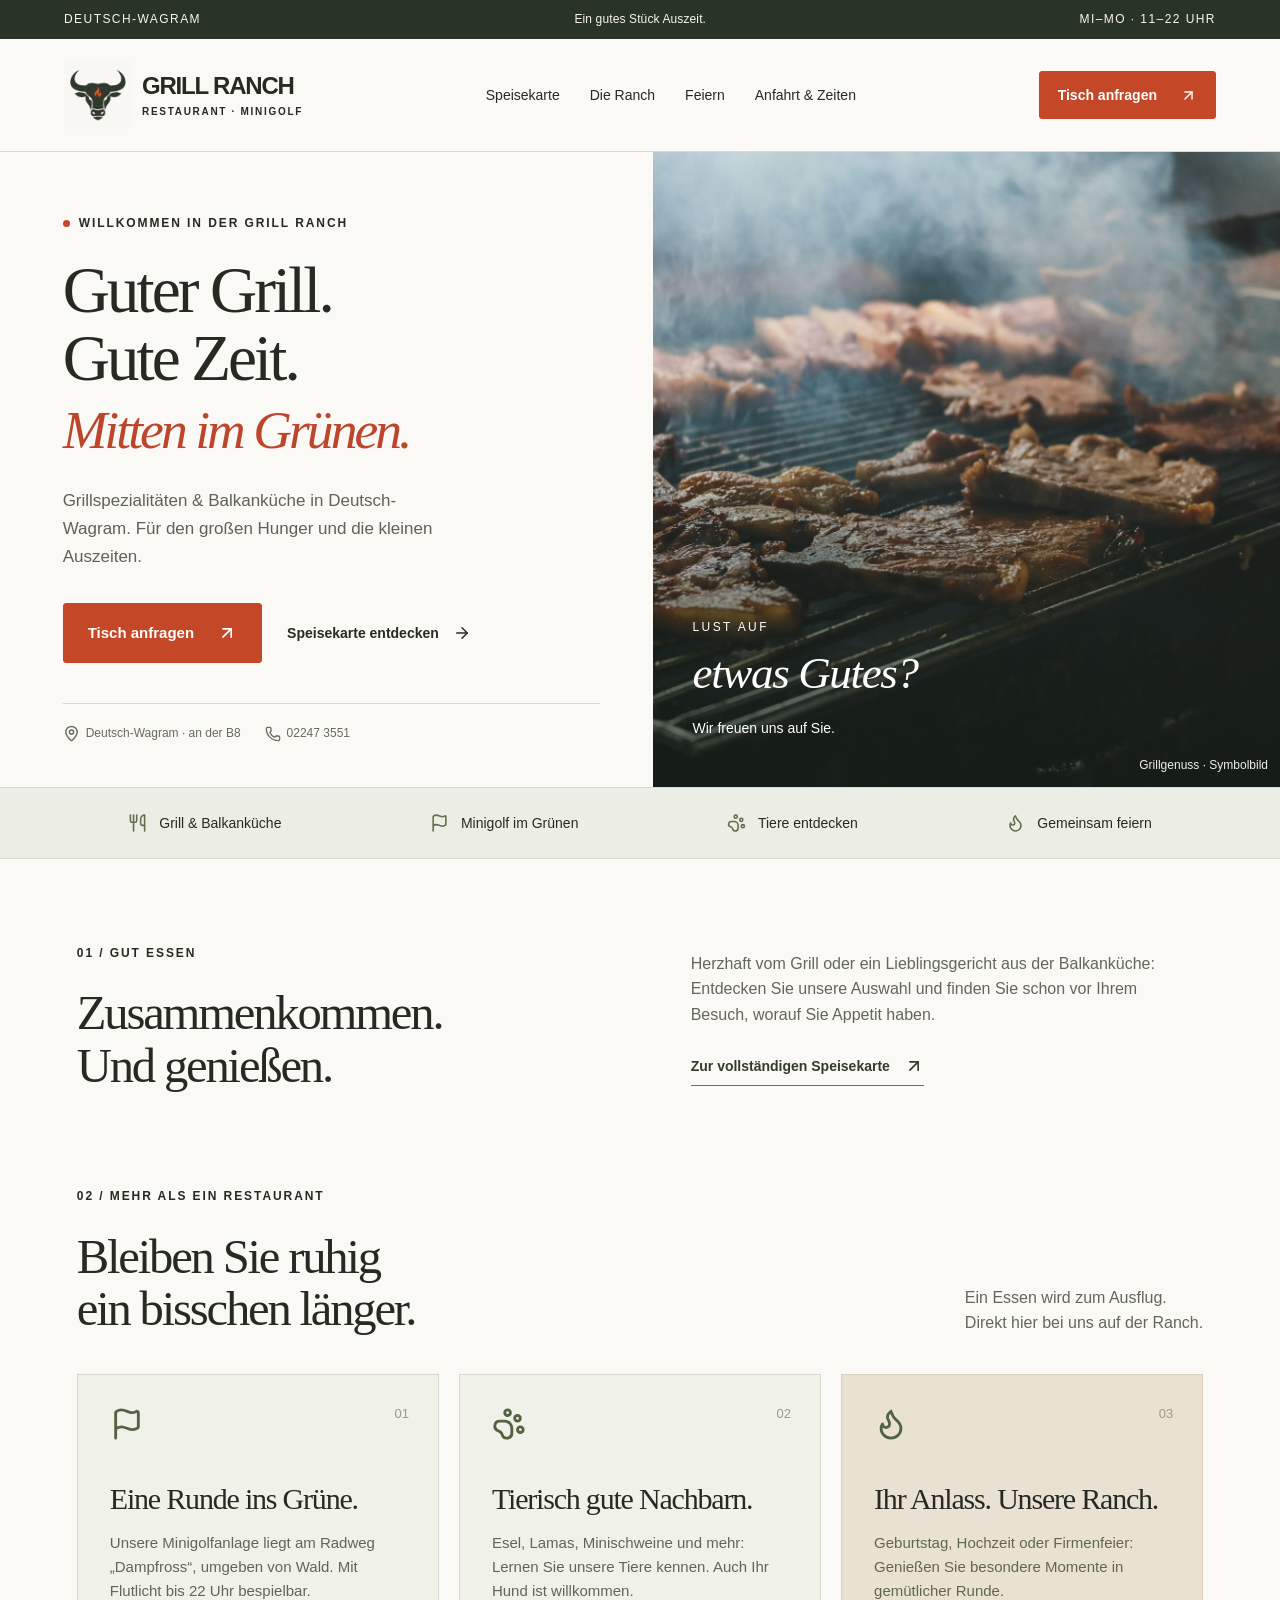
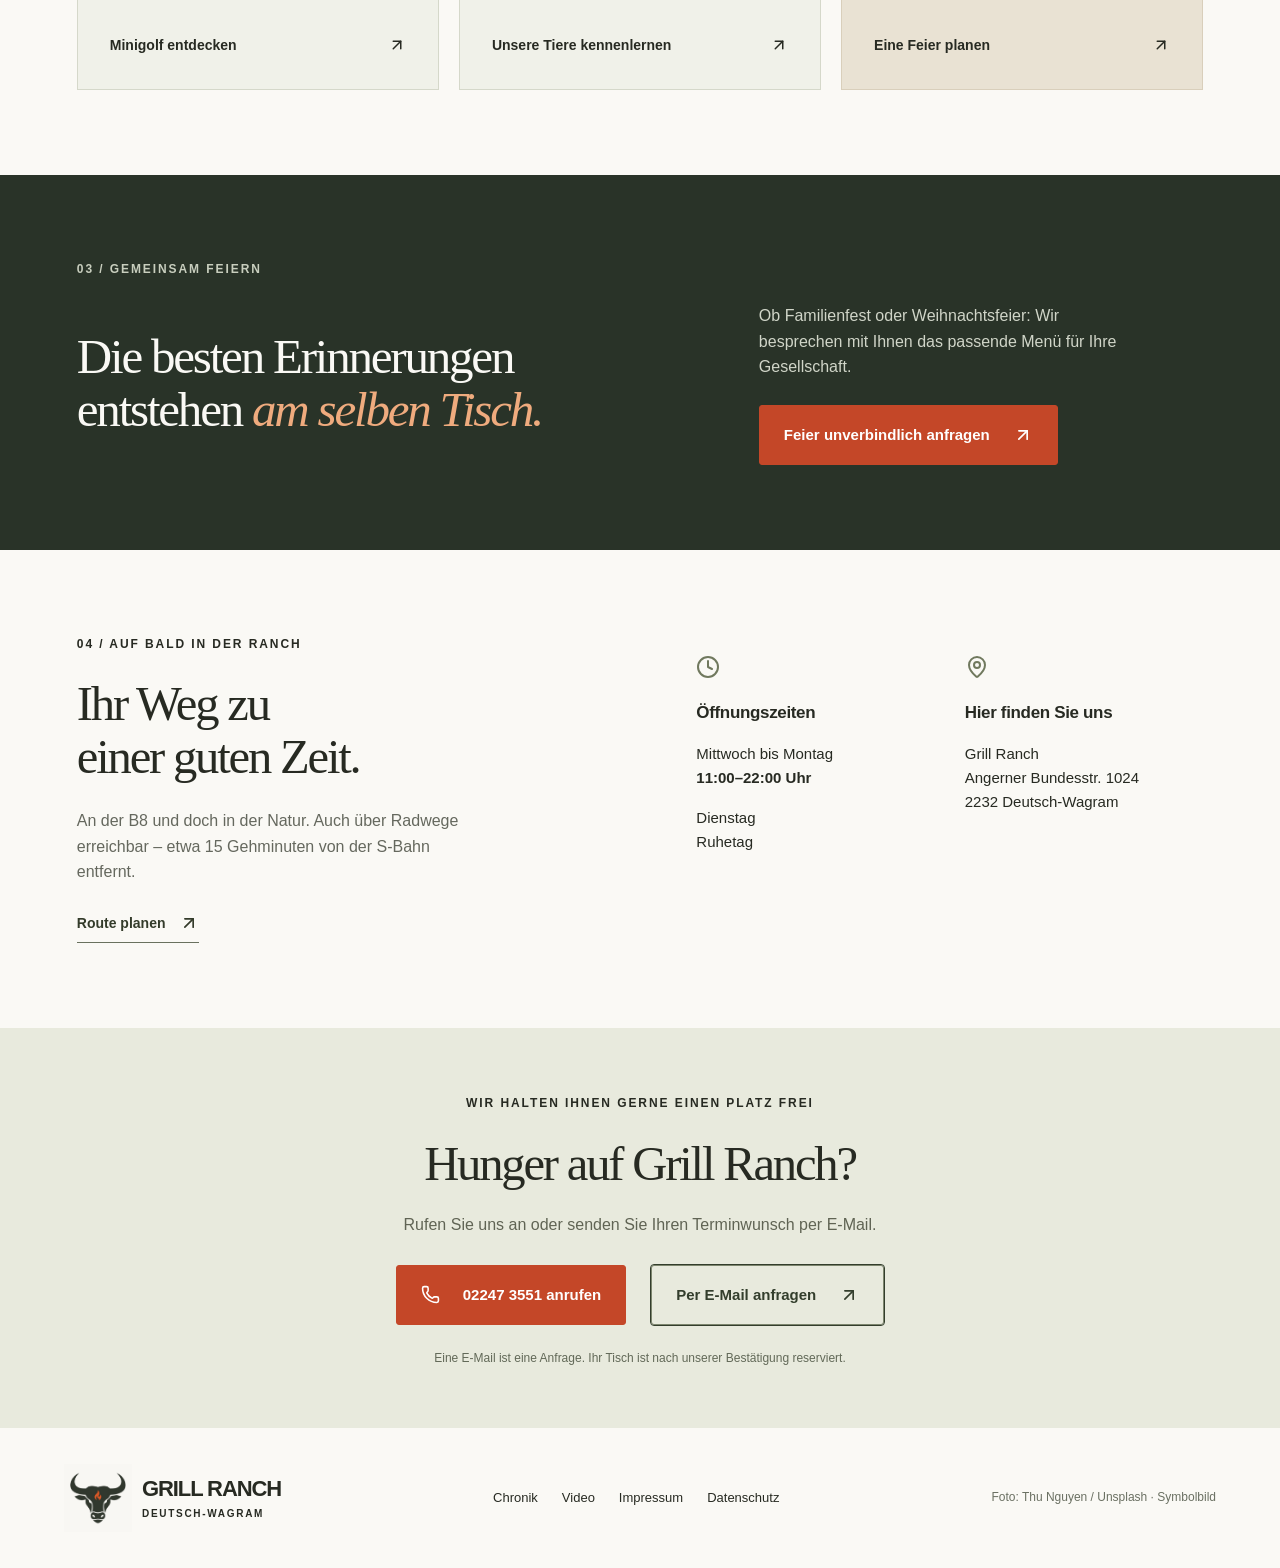
==== index.html @ 29e5830f "Website-Vorschau mit Logo und Speisekarte" ====
<!DOCTYPE html><html lang="de"><head><meta charSet="utf-8"/><meta name="viewport" content="width=device-width, initial-scale=1"/><link rel="preload" href="./ranch-logo.png" as="image"/><link rel="stylesheet" href="./style.css"><title>Grill Ranch | Grillgenuss &amp; Auszeit in Deutsch-Wagram</title><meta name="description" content="Grillspezialitäten, Balkanküche und gemeinsame Zeit im Grünen. Grill Ranch in Deutsch-Wagram: Speisekarte, Öffnungszeiten und Tischreservierung."/>
<meta name="robots" content="noindex, nofollow"><link rel="icon" href="./favicon.svg"></head><body><a class="skip" href="#inhalt">Zum Inhalt</a><div class="topline">DEUTSCH-WAGRAM <span>Ein gutes Stück Auszeit.</span> MI–MO · 11–22 UHR</div><header><a href="#" class="brand" aria-label="Grill Ranch Startseite"><img class="brand-mark" src="./ranch-logo.png" alt=""/><span>GRILL RANCH<small>RESTAURANT · MINIGOLF</small></span></a><nav aria-label="Hauptnavigation"><a href="./speisekarte.html">Speisekarte</a><a href="#erleben">Die Ranch</a><a href="#feiern">Feiern</a><a href="#besuch">Anfahrt &amp; Zeiten</a></nav><a class="button small" href="#reservieren">Tisch anfragen <svg xmlns="http://www.w3.org/2000/svg" width="17" height="17" viewBox="0 0 24 24" fill="none" stroke="currentColor" stroke-width="2" stroke-linecap="round" stroke-linejoin="round" class="lucide lucide-arrow-up-right" aria-hidden="true"><path d="M7 7h10v10"></path><path d="M7 17 17 7"></path></svg></a></header><main id="inhalt"><section class="hero"><div class="hero-copy"><p class="eyebrow"><span></span> WILLKOMMEN IN DER GRILL RANCH</p><h1>Guter Grill.<br/>Gute Zeit.<br/><em>Mitten im Grünen.</em></h1><p class="intro">Grillspezialitäten &amp; Balkanküche in Deutsch-Wagram. Für den großen Hunger und die kleinen Auszeiten.</p><div class="actions"><a href="#reservieren" class="button">Tisch anfragen <svg xmlns="http://www.w3.org/2000/svg" width="20" height="20" viewBox="0 0 24 24" fill="none" stroke="currentColor" stroke-width="2" stroke-linecap="round" stroke-linejoin="round" class="lucide lucide-arrow-up-right" aria-hidden="true"><path d="M7 7h10v10"></path><path d="M7 17 17 7"></path></svg></a><a href="./speisekarte.html" class="textlink">Speisekarte entdecken <svg xmlns="http://www.w3.org/2000/svg" width="18" height="18" viewBox="0 0 24 24" fill="none" stroke="currentColor" stroke-width="2" stroke-linecap="round" stroke-linejoin="round" class="lucide lucide-arrow-right" aria-hidden="true"><path d="M5 12h14"></path><path d="m12 5 7 7-7 7"></path></svg></a></div><div class="hero-foot"><span><svg xmlns="http://www.w3.org/2000/svg" width="17" height="17" viewBox="0 0 24 24" fill="none" stroke="currentColor" stroke-width="2" stroke-linecap="round" stroke-linejoin="round" class="lucide lucide-map-pin" aria-hidden="true"><path d="M20 10c0 4.993-5.539 10.193-7.399 11.799a1 1 0 0 1-1.202 0C9.539 20.193 4 14.993 4 10a8 8 0 0 1 16 0"></path><circle cx="12" cy="10" r="3"></circle></svg> Deutsch-Wagram · an der B8</span><a href="tel:+4322473551"><svg xmlns="http://www.w3.org/2000/svg" width="16" height="16" viewBox="0 0 24 24" fill="none" stroke="currentColor" stroke-width="2" stroke-linecap="round" stroke-linejoin="round" class="lucide lucide-phone" aria-hidden="true"><path d="M13.832 16.568a1 1 0 0 0 1.213-.303l.355-.465A2 2 0 0 1 17 15h3a2 2 0 0 1 2 2v3a2 2 0 0 1-2 2A18 18 0 0 1 2 4a2 2 0 0 1 2-2h3a2 2 0 0 1 2 2v3a2 2 0 0 1-.8 1.6l-.468.351a1 1 0 0 0-.292 1.233 14 14 0 0 0 6.392 6.384"></path></svg> 02247 3551</a></div></div><figure class="hero-photo"><img src="./grill.jpg" alt="Saftig gegrilltes Fleisch auf einem Rost – Symbolbild" fetchPriority="high"/><div class="photo-note">LUST AUF<br/><strong>etwas Gutes?</strong><span>Wir freuen uns auf Sie.</span></div><figcaption>Grillgenuss · Symbolbild</figcaption></figure></section><div class="ribbon"><span><svg xmlns="http://www.w3.org/2000/svg" width="24" height="24" viewBox="0 0 24 24" fill="none" stroke="currentColor" stroke-width="2" stroke-linecap="round" stroke-linejoin="round" class="lucide lucide-utensils" aria-hidden="true"><path d="M3 2v7c0 1.1.9 2 2 2h4a2 2 0 0 0 2-2V2"></path><path d="M7 2v20"></path><path d="M21 15V2a5 5 0 0 0-5 5v6c0 1.1.9 2 2 2h3Zm0 0v7"></path></svg> Grill &amp; Balkanküche</span><span><svg xmlns="http://www.w3.org/2000/svg" width="24" height="24" viewBox="0 0 24 24" fill="none" stroke="currentColor" stroke-width="2" stroke-linecap="round" stroke-linejoin="round" class="lucide lucide-flag" aria-hidden="true"><path d="M4 22V4a1 1 0 0 1 .4-.8A6 6 0 0 1 8 2c3 0 5 2 7.333 2q2 0 3.067-.8A1 1 0 0 1 20 4v10a1 1 0 0 1-.4.8A6 6 0 0 1 16 16c-3 0-5-2-8-2a6 6 0 0 0-4 1.528"></path></svg> Minigolf im Grünen</span><span><svg xmlns="http://www.w3.org/2000/svg" width="24" height="24" viewBox="0 0 24 24" fill="none" stroke="currentColor" stroke-width="2" stroke-linecap="round" stroke-linejoin="round" class="lucide lucide-paw-print" aria-hidden="true"><circle cx="11" cy="4" r="2"></circle><circle cx="18" cy="8" r="2"></circle><circle cx="20" cy="16" r="2"></circle><path d="M9 10a5 5 0 0 1 5 5v3.5a3.5 3.5 0 0 1-6.84 1.045Q6.52 17.48 4.46 16.84A3.5 3.5 0 0 1 5.5 10Z"></path></svg> Tiere entdecken</span><span><svg xmlns="http://www.w3.org/2000/svg" width="24" height="24" viewBox="0 0 24 24" fill="none" stroke="currentColor" stroke-width="2" stroke-linecap="round" stroke-linejoin="round" class="lucide lucide-flame" aria-hidden="true"><path d="M12 3q1 4 4 6.5t3 5.5a1 1 0 0 1-14 0 5 5 0 0 1 1-3 1 1 0 0 0 5 0c0-2-1.5-3-1.5-5q0-2 2.5-4"></path></svg> Gemeinsam feiern</span></div><section class="section food" id="genuss"><div><p class="eyebrow">01 / GUT ESSEN</p><h2>Zusammenkommen.<br/>Und genießen.</h2></div><div class="food-right"><p>Herzhaft vom Grill oder ein Lieblingsgericht aus der Balkanküche: Entdecken Sie unsere Auswahl und finden Sie schon vor Ihrem Besuch, worauf Sie Appetit haben.</p><a class="textlink darklink" href="./speisekarte.html">Zur vollständigen Speisekarte <svg xmlns="http://www.w3.org/2000/svg" width="20" height="20" viewBox="0 0 24 24" fill="none" stroke="currentColor" stroke-width="2" stroke-linecap="round" stroke-linejoin="round" class="lucide lucide-arrow-up-right" aria-hidden="true"><path d="M7 7h10v10"></path><path d="M7 17 17 7"></path></svg></a></div></section><section class="experience section" id="erleben"><div class="section-heading"><div><p class="eyebrow">02 / MEHR ALS EIN RESTAURANT</p><h2>Bleiben Sie ruhig<br/>ein bisschen länger.</h2></div><p>Ein Essen wird zum Ausflug.<br/>Direkt hier bei uns auf der Ranch.</p></div><div class="cards"><a class="card" href="https://www.grillranch.at/compdetail.php?hid=65507&amp;us=9&amp;tplid=9&amp;lang=de&amp;cook_land=1"><svg xmlns="http://www.w3.org/2000/svg" width="34" height="34" viewBox="0 0 24 24" fill="none" stroke="currentColor" stroke-width="2" stroke-linecap="round" stroke-linejoin="round" class="lucide lucide-flag" aria-hidden="true"><path d="M4 22V4a1 1 0 0 1 .4-.8A6 6 0 0 1 8 2c3 0 5 2 7.333 2q2 0 3.067-.8A1 1 0 0 1 20 4v10a1 1 0 0 1-.4.8A6 6 0 0 1 16 16c-3 0-5-2-8-2a6 6 0 0 0-4 1.528"></path></svg><span class="card-number">01</span><h3>Eine Runde ins Grüne.</h3><p>Unsere Minigolfanlage liegt am Radweg „Dampfross“, umgeben von Wald. Mit Flutlicht bis 22 Uhr bespielbar.</p><span class="card-link">Minigolf entdecken <svg xmlns="http://www.w3.org/2000/svg" width="24" height="24" viewBox="0 0 24 24" fill="none" stroke="currentColor" stroke-width="2" stroke-linecap="round" stroke-linejoin="round" class="lucide lucide-arrow-up-right" aria-hidden="true"><path d="M7 7h10v10"></path><path d="M7 17 17 7"></path></svg></span></a><a class="card" href="https://www.grillranch.at/compdetail.php?hid=65507&amp;us=8&amp;tplid=9&amp;lang=de&amp;cook_land=1"><svg xmlns="http://www.w3.org/2000/svg" width="34" height="34" viewBox="0 0 24 24" fill="none" stroke="currentColor" stroke-width="2" stroke-linecap="round" stroke-linejoin="round" class="lucide lucide-paw-print" aria-hidden="true"><circle cx="11" cy="4" r="2"></circle><circle cx="18" cy="8" r="2"></circle><circle cx="20" cy="16" r="2"></circle><path d="M9 10a5 5 0 0 1 5 5v3.5a3.5 3.5 0 0 1-6.84 1.045Q6.52 17.48 4.46 16.84A3.5 3.5 0 0 1 5.5 10Z"></path></svg><span class="card-number">02</span><h3>Tierisch gute Nachbarn.</h3><p>Esel, Lamas, Minischweine und mehr: Lernen Sie unsere Tiere kennen. Auch Ihr Hund ist willkommen.</p><span class="card-link">Unsere Tiere kennenlernen <svg xmlns="http://www.w3.org/2000/svg" width="24" height="24" viewBox="0 0 24 24" fill="none" stroke="currentColor" stroke-width="2" stroke-linecap="round" stroke-linejoin="round" class="lucide lucide-arrow-up-right" aria-hidden="true"><path d="M7 7h10v10"></path><path d="M7 17 17 7"></path></svg></span></a><a class="card accent-card" href="#feiern"><svg xmlns="http://www.w3.org/2000/svg" width="34" height="34" viewBox="0 0 24 24" fill="none" stroke="currentColor" stroke-width="2" stroke-linecap="round" stroke-linejoin="round" class="lucide lucide-flame" aria-hidden="true"><path d="M12 3q1 4 4 6.5t3 5.5a1 1 0 0 1-14 0 5 5 0 0 1 1-3 1 1 0 0 0 5 0c0-2-1.5-3-1.5-5q0-2 2.5-4"></path></svg><span class="card-number">03</span><h3>Ihr Anlass. Unsere Ranch.</h3><p>Geburtstag, Hochzeit oder Firmenfeier: Genießen Sie besondere Momente in gemütlicher Runde.</p><span class="card-link">Eine Feier planen <svg xmlns="http://www.w3.org/2000/svg" width="24" height="24" viewBox="0 0 24 24" fill="none" stroke="currentColor" stroke-width="2" stroke-linecap="round" stroke-linejoin="round" class="lucide lucide-arrow-up-right" aria-hidden="true"><path d="M7 7h10v10"></path><path d="M7 17 17 7"></path></svg></span></a></div></section><section class="celebrate section" id="feiern"><p class="eyebrow">03 / GEMEINSAM FEIERN</p><div class="celebrate-inner"><h2>Die besten Erinnerungen<br/>entstehen <em>am selben Tisch.</em></h2><div><p>Ob Familienfest oder Weihnachtsfeier: Wir besprechen mit Ihnen das passende Menü für Ihre Gesellschaft.</p><a class="button" href="mailto:grillranch.office@gmail.com?subject=Anfrage%20f%C3%BCr%20eine%20Feier&amp;body=Anlass%3A%20%0AWunschtermin%3A%20%0APersonenanzahl%3A%20%0ATelefonnummer%3A%20">Feier unverbindlich anfragen <svg xmlns="http://www.w3.org/2000/svg" width="20" height="20" viewBox="0 0 24 24" fill="none" stroke="currentColor" stroke-width="2" stroke-linecap="round" stroke-linejoin="round" class="lucide lucide-arrow-up-right" aria-hidden="true"><path d="M7 7h10v10"></path><path d="M7 17 17 7"></path></svg></a></div></div></section><section class="section visit" id="besuch"><div><p class="eyebrow">04 / AUF BALD IN DER RANCH</p><h2>Ihr Weg zu<br/>einer guten Zeit.</h2><p>An der B8 und doch in der Natur. Auch über Radwege erreichbar – etwa 15 Gehminuten von der S-Bahn entfernt.</p><a class="textlink darklink" href="https://www.google.com/maps/search/?api=1&amp;query=Grill+Ranch+Angerner+Bundesstrasse+1024+Deutsch+Wagram">Route planen <svg xmlns="http://www.w3.org/2000/svg" width="20" height="20" viewBox="0 0 24 24" fill="none" stroke="currentColor" stroke-width="2" stroke-linecap="round" stroke-linejoin="round" class="lucide lucide-arrow-up-right" aria-hidden="true"><path d="M7 7h10v10"></path><path d="M7 17 17 7"></path></svg></a></div><div class="visit-details"><div><svg xmlns="http://www.w3.org/2000/svg" width="24" height="24" viewBox="0 0 24 24" fill="none" stroke="currentColor" stroke-width="2" stroke-linecap="round" stroke-linejoin="round" class="lucide lucide-clock" aria-hidden="true"><circle cx="12" cy="12" r="10"></circle><path d="M12 6v6l4 2"></path></svg><h3>Öffnungszeiten</h3><p>Mittwoch bis Montag <strong>11:00–22:00 Uhr</strong></p><p>Dienstag <span>Ruhetag</span></p></div><div><svg xmlns="http://www.w3.org/2000/svg" width="24" height="24" viewBox="0 0 24 24" fill="none" stroke="currentColor" stroke-width="2" stroke-linecap="round" stroke-linejoin="round" class="lucide lucide-map-pin" aria-hidden="true"><path d="M20 10c0 4.993-5.539 10.193-7.399 11.799a1 1 0 0 1-1.202 0C9.539 20.193 4 14.993 4 10a8 8 0 0 1 16 0"></path><circle cx="12" cy="10" r="3"></circle></svg><h3>Hier finden Sie uns</h3><p>Grill Ranch<br/>Angerner Bundesstr. 1024<br/>2232 Deutsch-Wagram</p></div></div></section><section class="reservation" id="reservieren"><p class="eyebrow">WIR HALTEN IHNEN GERNE EINEN PLATZ FREI</p><h2>Hunger auf Grill Ranch?</h2><p>Rufen Sie uns an oder senden Sie Ihren Terminwunsch per E-Mail.</p><div class="actions"><a class="button" href="tel:+4322473551"><svg xmlns="http://www.w3.org/2000/svg" width="19" height="19" viewBox="0 0 24 24" fill="none" stroke="currentColor" stroke-width="2" stroke-linecap="round" stroke-linejoin="round" class="lucide lucide-phone" aria-hidden="true"><path d="M13.832 16.568a1 1 0 0 0 1.213-.303l.355-.465A2 2 0 0 1 17 15h3a2 2 0 0 1 2 2v3a2 2 0 0 1-2 2A18 18 0 0 1 2 4a2 2 0 0 1 2-2h3a2 2 0 0 1 2 2v3a2 2 0 0 1-.8 1.6l-.468.351a1 1 0 0 0-.292 1.233 14 14 0 0 0 6.392 6.384"></path></svg> 02247 3551 anrufen</a><a class="button outline" href="mailto:grillranch.office@gmail.com?subject=Reservierungsanfrage%20Grill%20Ranch&amp;body=Guten%20Tag%2C%0Aich%20m%C3%B6chte%20gerne%20einen%20Tisch%20anfragen.%0ADatum%3A%20%0AUhrzeit%3A%20%0APersonen%3A%20%0AName%3A%20%0ATelefonnummer%3A%20">Per E-Mail anfragen <svg xmlns="http://www.w3.org/2000/svg" width="20" height="20" viewBox="0 0 24 24" fill="none" stroke="currentColor" stroke-width="2" stroke-linecap="round" stroke-linejoin="round" class="lucide lucide-arrow-up-right" aria-hidden="true"><path d="M7 7h10v10"></path><path d="M7 17 17 7"></path></svg></a></div><small>Eine E-Mail ist eine Anfrage. Ihr Tisch ist nach unserer Bestätigung reserviert.</small></section></main><footer><a class="brand" href="#"><img class="brand-mark" src="./ranch-logo.png" alt=""/><span>GRILL RANCH<small>DEUTSCH-WAGRAM</small></span></a><div><a href="https://www.grillranch.at/compdetail.php?hid=65507&amp;us=3&amp;tplid=9&amp;lang=de&amp;cook_land=1">Chronik</a><a href="https://www.grillranch.at/compdetail.php?hid=65507&amp;us=10&amp;tplid=9&amp;lang=de&amp;cook_land=1">Video</a><a href="https://www.grillranch.at/compimpressum.php?cook_land=1&amp;hotel_id=65507&amp;lang=de">Impressum</a><a href="https://www.grillranch.at/compdata_condition.php?cook_land=1&amp;hotel_id=65507&amp;lang=de">Datenschutz</a></div><small>Foto: Thu Nguyen / Unsplash · Symbolbild</small></footer><div class="mobile-bar"><a href="./speisekarte.html">Speisekarte</a><a href="tel:+4322473551"><svg xmlns="http://www.w3.org/2000/svg" width="17" height="17" viewBox="0 0 24 24" fill="none" stroke="currentColor" stroke-width="2" stroke-linecap="round" stroke-linejoin="round" class="lucide lucide-phone" aria-hidden="true"><path d="M13.832 16.568a1 1 0 0 0 1.213-.303l.355-.465A2 2 0 0 1 17 15h3a2 2 0 0 1 2 2v3a2 2 0 0 1-2 2A18 18 0 0 1 2 4a2 2 0 0 1 2-2h3a2 2 0 0 1 2 2v3a2 2 0 0 1-.8 1.6l-.468.351a1 1 0 0 0-.292 1.233 14 14 0 0 0 6.392 6.384"></path></svg> Tisch telefonisch anfragen</a></div></body></html>
---- style.css ----
/*! tailwindcss v4.2.1 | MIT License | https://tailwindcss.com */
@layer properties{@supports (((-webkit-hyphens:none)) and (not (margin-trim:inline))) or ((-moz-orient:inline) and (not (color:rgb(from red r g b)))){:root,:host{--shimmer-angle:20deg}*,:before,:after{--tw-outline-style:solid;--tw-animation-delay:0s;--tw-animation-direction:normal;--tw-animation-duration:initial;--tw-animation-fill-mode:none;--tw-animation-iteration-count:1;--tw-enter-blur:0;--tw-enter-opacity:1;--tw-enter-rotate:0;--tw-enter-scale:1;--tw-enter-translate-x:0;--tw-enter-translate-y:0;--tw-exit-blur:0;--tw-exit-opacity:1;--tw-exit-rotate:0;--tw-exit-scale:1;--tw-exit-translate-x:0;--tw-exit-translate-y:0;--scroll-fade-t:0px;--scroll-fade-b:0px;--scroll-fade-s:0px;--scroll-fade-e:0px;--scroll-fade-mask:initial;--shimmer-image:initial;--shimmer-text-fill:initial}::backdrop{--tw-outline-style:solid;--tw-animation-delay:0s;--tw-animation-direction:normal;--tw-animation-duration:initial;--tw-animation-fill-mode:none;--tw-animation-iteration-count:1;--tw-enter-blur:0;--tw-enter-opacity:1;--tw-enter-rotate:0;--tw-enter-scale:1;--tw-enter-translate-x:0;--tw-enter-translate-y:0;--tw-exit-blur:0;--tw-exit-opacity:1;--tw-exit-rotate:0;--tw-exit-scale:1;--tw-exit-translate-x:0;--tw-exit-translate-y:0;--scroll-fade-t:0px;--scroll-fade-b:0px;--scroll-fade-s:0px;--scroll-fade-e:0px;--scroll-fade-mask:initial;--shimmer-image:initial;--shimmer-text-fill:initial}}}@layer theme{:root,:host{--font-sans:ui-sans-serif, system-ui, sans-serif, "Apple Color Emoji", "Segoe UI Emoji", "Segoe UI Symbol", "Noto Color Emoji";--font-mono:ui-monospace, SFMono-Regular, Menlo, Monaco, Consolas, "Liberation Mono", "Courier New", monospace;--default-font-family:var(--font-sans);--default-mono-font-family:var(--font-mono)}}@layer base{*,:after,:before{box-sizing:border-box;border:0 solid;margin:0;padding:0}::backdrop{box-sizing:border-box;border:0 solid;margin:0;padding:0}::file-selector-button{box-sizing:border-box;border:0 solid;margin:0;padding:0}html,:host{-webkit-text-size-adjust:100%;tab-size:4;line-height:1.5;font-family:var(--default-font-family,ui-sans-serif, system-ui, sans-serif, "Apple Color Emoji", "Segoe UI Emoji", "Segoe UI Symbol", "Noto Color Emoji");font-feature-settings:var(--default-font-feature-settings,normal);font-variation-settings:var(--default-font-variation-settings,normal);-webkit-tap-highlight-color:transparent}hr{height:0;color:inherit;border-top-width:1px}abbr:where([title]){-webkit-text-decoration:underline dotted;text-decoration:underline dotted}h1,h2,h3,h4,h5,h6{font-size:inherit;font-weight:inherit}a{color:inherit;-webkit-text-decoration:inherit;-webkit-text-decoration:inherit;-webkit-text-decoration:inherit;-webkit-text-decoration:inherit;text-decoration:inherit}b,strong{font-weight:bolder}code,kbd,samp,pre{font-family:var(--default-mono-font-family,ui-monospace, SFMono-Regular, Menlo, Monaco, Consolas, "Liberation Mono", "Courier New", monospace);font-feature-settings:var(--default-mono-font-feature-settings,normal);font-variation-settings:var(--default-mono-font-variation-settings,normal);font-size:1em}small{font-size:80%}sub,sup{vertical-align:baseline;font-size:75%;line-height:0;position:relative}sub{bottom:-.25em}sup{top:-.5em}table{text-indent:0;border-color:inherit;border-collapse:collapse}:-moz-focusring{outline:auto}progress{vertical-align:baseline}summary{display:list-item}ol,ul,menu{list-style:none}img,svg,video,canvas,audio,iframe,embed,object{vertical-align:middle;display:block}img,video{max-width:100%;height:auto}button,input,select,optgroup,textarea{font:inherit;font-feature-settings:inherit;font-variation-settings:inherit;letter-spacing:inherit;color:inherit;opacity:1;background-color:#0000;border-radius:0}::file-selector-button{font:inherit;font-feature-settings:inherit;font-variation-settings:inherit;letter-spacing:inherit;color:inherit;opacity:1;background-color:#0000;border-radius:0}:where(select:is([multiple],[size])) optgroup{font-weight:bolder}:where(select:is([multiple],[size])) optgroup option{padding-inline-start:20px}::file-selector-button{margin-inline-end:4px}::placeholder{opacity:1}@supports (not ((-webkit-appearance:-apple-pay-button))) or (contain-intrinsic-size:1px){::placeholder{color:currentColor}@supports (color:color-mix(in lab, red, red)){::placeholder{color:color-mix(in oklab, currentcolor 50%, transparent)}}}textarea{resize:vertical}::-webkit-search-decoration{-webkit-appearance:none}::-webkit-date-and-time-value{min-height:1lh;text-align:inherit}::-webkit-datetime-edit{display:inline-flex}::-webkit-datetime-edit-fields-wrapper{padding:0}::-webkit-datetime-edit{padding-block:0}::-webkit-datetime-edit-year-field{padding-block:0}::-webkit-datetime-edit-month-field{padding-block:0}::-webkit-datetime-edit-day-field{padding-block:0}::-webkit-datetime-edit-hour-field{padding-block:0}::-webkit-datetime-edit-minute-field{padding-block:0}::-webkit-datetime-edit-second-field{padding-block:0}::-webkit-datetime-edit-millisecond-field{padding-block:0}::-webkit-datetime-edit-meridiem-field{padding-block:0}::-webkit-calendar-picker-indicator{line-height:1}:-moz-ui-invalid{box-shadow:none}button,input:where([type=button],[type=reset],[type=submit]){-webkit-appearance:button;appearance:button}::file-selector-button{-webkit-appearance:button;appearance:button}::-webkit-inner-spin-button{height:auto}::-webkit-outer-spin-button{height:auto}[hidden]:where(:not([hidden=until-found])){display:none!important}}@layer components;@layer utilities{.outline{outline-style:var(--tw-outline-style);outline-width:1px}}@property --tw-animation-delay{syntax:"*";inherits:false;initial-value:0s}@property --tw-animation-direction{syntax:"*";inherits:false;initial-value:normal}@property --tw-animation-duration{syntax:"*";inherits:false}@property --tw-animation-fill-mode{syntax:"*";inherits:false;initial-value:none}@property --tw-animation-iteration-count{syntax:"*";inherits:false;initial-value:1}@property --tw-enter-blur{syntax:"*";inherits:false;initial-value:0}@property --tw-enter-opacity{syntax:"*";inherits:false;initial-value:1}@property --tw-enter-rotate{syntax:"*";inherits:false;initial-value:0}@property --tw-enter-scale{syntax:"*";inherits:false;initial-value:1}@property --tw-enter-translate-x{syntax:"*";inherits:false;initial-value:0}@property --tw-enter-translate-y{syntax:"*";inherits:false;initial-value:0}@property --tw-exit-blur{syntax:"*";inherits:false;initial-value:0}@property --tw-exit-opacity{syntax:"*";inherits:false;initial-value:1}@property --tw-exit-rotate{syntax:"*";inherits:false;initial-value:0}@property --tw-exit-scale{syntax:"*";inherits:false;initial-value:1}@property --tw-exit-translate-x{syntax:"*";inherits:false;initial-value:0}@property --tw-exit-translate-y{syntax:"*";inherits:false;initial-value:0}@property --scroll-fade-t{syntax:"<length-percentage>";inherits:false;initial-value:0}@property --scroll-fade-b{syntax:"<length-percentage>";inherits:false;initial-value:0}@property --scroll-fade-s{syntax:"<length-percentage>";inherits:false;initial-value:0}@property --scroll-fade-e{syntax:"<length-percentage>";inherits:false;initial-value:0}@property --scroll-fade-mask{syntax:"*";inherits:false}@property --shimmer-angle{syntax:"<angle>";inherits:true;initial-value:20deg}@property --shimmer-image{syntax:"*";inherits:false}@property --shimmer-text-fill{syntax:"*";inherits:false}@media (prefers-reduced-motion:reduce){.shimmer{-webkit-text-fill-color:currentColor;background-image:none;animation:none}}:root{--background:#faf9f5;--foreground:#272a22;--primary:#c44728;--primary-foreground:#fff;--border:#d7d8ce;--radius:.3rem;--font-sans:Arial,Helvetica,sans-serif}.dark{--background:#262b23;--foreground:#faf9f5;--primary:#e86942;--primary-foreground:#1d211b;--border:#4d5347}*{box-sizing:border-box}html{scroll-behavior:smooth;scroll-padding-top:100px}body{background:var(--background);color:var(--foreground);margin:0;font-family:Arial,Helvetica,sans-serif;font-size:16px;line-height:1.6}a{color:inherit;text-decoration:none}a:focus-visible{outline-offset:6px;outline:3px solid #e98349}a,button{-webkit-tap-highlight-color:transparent}p,h1,h2,h3,figure{margin:0}svg{flex-shrink:0}h1,h2,h3{letter-spacing:-.045em;font-family:Georgia,Times New Roman,serif;font-weight:500;line-height:1.08}.topline{color:#f7f6ef;letter-spacing:.12em;background:#293328;justify-content:space-between;padding:10px 5%;font-size:12px;display:flex}.topline span{letter-spacing:.01em}header{border-bottom:1px solid var(--border);justify-content:space-between;align-items:center;gap:25px;min-height:100px;padding:22px 5%;display:flex}.brand{letter-spacing:-.05em;align-items:center;gap:10px;font-size:22px;font-weight:900;line-height:1.1;display:flex}.brand svg{color:#c44728}.brand small{letter-spacing:.17em;margin-top:7px;font-size:9px;display:block}nav{gap:30px;font-size:14px;display:flex}nav a:hover,.textlink:hover{color:#b34126}.button{color:#fff;background:#c44728;border:1px solid #c44728;border-radius:3px;justify-content:center;align-items:center;gap:23px;padding:17px 24px;font-size:15px;font-weight:600;transition:background .2s;display:inline-flex}.button:hover{background:#a5361d}.button.small{padding:12px 18px;font-size:14px}.hero{grid-template-columns:1.04fr 1fr;min-height:635px;display:grid}.hero-copy{flex-direction:column;align-items:flex-start;padding:62px 8% 26px 9.6%;display:flex}.eyebrow{letter-spacing:.16em;align-items:center;gap:9px;margin-bottom:24px;font-size:12px;font-weight:700;display:flex}.eyebrow>span{background:#c44728;border-radius:50%;width:7px;height:7px}h1{font-size:clamp(48px,5.1vw,79px);line-height:1.04}em{color:#bd452c;font-weight:400}h1 em{font-size:.82em}.intro{color:#606157;max-width:370px;margin-top:26px;font-size:17px;line-height:1.65}.actions{flex-wrap:wrap;align-items:center;gap:25px;margin-top:32px;display:flex}.textlink{align-items:center;gap:14px;font-size:14px;font-weight:600;display:inline-flex}.hero-foot{border-top:1px solid var(--border);color:#686b60;gap:24px;width:100%;margin-top:40px;padding-top:20px;font-size:12px;display:flex}.hero-foot span,.hero-foot a{align-items:center;gap:6px;display:flex}.hero-photo{background:#29231e;min-height:560px;position:relative;overflow:hidden}.hero-photo img{object-fit:cover;width:100%;height:100%;position:absolute;inset:0}.hero-photo:after{content:"";background:linear-gradient(#0000 35%,#111a13aa);position:absolute;inset:0}.photo-note{z-index:1;color:#fff;letter-spacing:.2em;font-size:12px;position:absolute;bottom:48px;left:40px}.photo-note strong{letter-spacing:-.03em;font-family:Georgia,serif;font-size:45px;font-style:italic;font-weight:400;display:block}.photo-note span{letter-spacing:0;margin-top:8px;font-size:14px;display:block}.hero-photo figcaption{color:#eee;z-index:1;font-size:12px;position:absolute;bottom:12px;right:12px}.ribbon{background:#eceee5;border-block:1px solid #d7dbce;justify-content:space-around;gap:20px;padding:23px 5%;font-size:14px;display:flex}.ribbon span{align-items:center;gap:12px;display:flex}.ribbon svg{color:#636e4e;width:19px}.section{padding:85px 6%}h2{font-size:clamp(36px,3.8vw,56px)}.food{grid-template-columns:1fr 1fr;align-items:center;gap:9%;display:grid}.food-right{color:#64665c;max-width:490px}.food-right .textlink{margin-top:27px}.darklink{color:#333b2a;border-bottom:1px solid #69715e;padding-bottom:8px}.section-heading{justify-content:space-between;align-items:flex-end;gap:40px;display:flex}.section-heading>p{color:#64665c}.experience{padding-top:10px}.cards{grid-template-columns:repeat(3,1fr);gap:20px;margin-top:38px;display:grid}.card{background:#f0f1e9;border:1px solid #d5d8ca;flex-direction:column;padding:32px;transition:transform .2s;display:flex;position:relative}.card:hover{transform:translateY(-5px)}.card>svg{color:#536342;margin-bottom:42px}.card-number{color:#969d8b;font-size:13px;position:absolute;top:29px;right:29px}.card h3{letter-spacing:-.04em;font-size:30px}.card p{color:#606657;margin-top:16px;margin-bottom:30px;font-size:15px}.card-link{justify-content:space-between;align-items:center;gap:14px;margin-top:auto;font-size:14px;font-weight:600;display:flex}.card-link svg{width:18px}.accent-card{background:#e9e2d3;border-color:#d9cfbb}.celebrate{color:#faf9f5;background:#293328}.celebrate .eyebrow{color:#c8cebe}.celebrate-inner{grid-template-columns:1.4fr 1fr;align-items:center;gap:60px;display:grid}.celebrate h2{font-size:49px}.celebrate em{color:#efab7e}.celebrate-inner p{color:#d0d5c8;max-width:370px;margin-bottom:25px}.visit{grid-template-columns:1fr 1fr;gap:10%;display:grid}.visit>div>p:not(.eyebrow){color:#65685e;max-width:405px;margin:25px 0}.visit-details{grid-template-columns:1fr 1fr;gap:30px;padding-top:20px;display:grid}.visit-details svg{color:#70795e;margin-bottom:25px}.visit-details h3{letter-spacing:-.02em;margin-bottom:20px;font-family:Arial,sans-serif;font-size:17px;font-weight:600}.visit-details p{margin-bottom:16px;font-size:15px}.visit-details strong,.visit-details span{display:block}.reservation{text-align:center;background:#e8eadd;padding:66px 20px 60px}.reservation .eyebrow{justify-content:center}.reservation>p:not(.eyebrow){color:#606454;margin-top:22px}.reservation .actions{justify-content:center;margin-top:27px}.outline{color:#333e2c;background:0 0;border-color:#7d866e}.outline:hover{background:#d7dbc9}.reservation small{color:#626958;margin-top:24px;font-size:12px;display:block}footer{flex-wrap:wrap;justify-content:space-between;align-items:center;gap:25px;padding:36px 5%;display:flex}footer>div{gap:24px;font-size:13px;display:flex}footer>small{color:#6a7062;font-size:12px}.mobile-bar{display:none}.skip{z-index:100;background:#fff;padding:12px;position:absolute;top:-100px}.skip:focus{top:0}@media (min-width:1600px){main,header,footer,.topline{max-width:1800px;margin:auto}}@media (max-width:1050px){nav{gap:16px}.hero-copy{padding-top:40px}.hero-foot{flex-direction:column;gap:9px}.actions{gap:20px}.celebrate-inner{gap:30px}.celebrate h2{font-size:40px}.card{padding:25px}.visit{gap:5%}header{gap:12px}.brand{font-size:19px}}@media (max-width:760px){.topline{padding:8px 5%;font-size:10px}.topline span{display:none}header{flex-wrap:wrap;min-height:82px;padding:17px 5%}header nav{order:3;justify-content:space-between;gap:10px;width:100%;padding-top:12px;font-size:12px}.brand{font-size:19px}.brand small{font-size:8px}.button.small{gap:8px;padding:10px 12px;font-size:12px}.hero{grid-template-columns:1fr}.hero-copy{padding:37px 6% 27px}h1{font-size:58px}.intro{max-width:440px;font-size:16px}.hero-foot{flex-flow:wrap;gap:20px;margin-top:29px}.hero-photo{min-height:345px}.photo-note{bottom:35px;left:25px}.photo-note strong{font-size:37px}.ribbon{grid-template-columns:1fr 1fr;gap:20px;padding:23px 6%;font-size:12px;display:grid}.ribbon span{gap:8px}.section{padding:56px 6%}.food{grid-template-columns:1fr;gap:25px}.experience{padding-top:0}.section-heading{display:block}.section-heading>p{margin-top:20px}.cards{grid-template-columns:1fr;gap:15px}.card{padding:28px}.card>svg{margin-bottom:26px}.card h3{font-size:30px}.celebrate-inner,.visit{grid-template-columns:1fr;gap:28px}.celebrate h2{font-size:38px}.visit-details{gap:22px}.visit-details p{font-size:14px}.reservation{padding:48px 6%}.reservation .eyebrow{font-size:10px}.reservation .actions{gap:12px}.reservation .button{width:100%;max-width:350px}.reservation small{font-size:12px}footer{padding:30px 6% 100px}footer>div{flex-wrap:wrap;gap:18px}footer>small{width:100%}.mobile-bar{z-index:10;padding-bottom:env(safe-area-inset-bottom);background:#faf9f5;border-top:1px solid #cbd0c1;display:flex;position:fixed;bottom:0;left:0;right:0;box-shadow:0 -4px 25px #18211516}.mobile-bar a{justify-content:center;align-items:center;gap:8px;padding:17px 10px;font-size:13px;display:flex}.mobile-bar a:first-child{width:32%}.mobile-bar a:last-child{color:#fff;background:#c44728;flex:1}html{scroll-padding-top:20px}}@media (prefers-reduced-motion:reduce){html{scroll-behavior:auto}*{transition:none!important}}.brand-mark{object-fit:contain;mix-blend-mode:multiply;flex-shrink:0;width:68px;height:68px}header .brand{font-size:24px}.brand small{font-size:10px}.menu-header{background:#faf9f5}.menu-back{align-items:center;gap:8px;font-size:14px;display:flex}.menu-page{max-width:1600px;margin:auto}.menu-intro{border-bottom:1px solid #d7d8ce;justify-content:space-between;align-items:flex-end;gap:35px;padding:60px 6% 48px;display:flex}.menu-intro h1{font-size:68px}.menu-intro>div>p:not(.eyebrow){color:#606657;font-size:17px}.menu-intro>div>span{color:#6b715e;margin-top:20px;font-size:13px;display:block}.menu-layout{grid-template-columns:230px minmax(0,1fr);gap:7%;padding:45px 6% 65px;display:grid}.menu-nav{align-self:start;position:sticky;top:25px}.menu-nav>p{letter-spacing:.12em;color:#666e59;margin-bottom:18px;font-size:12px;font-weight:700}.menu-nav nav{flex-direction:column;gap:0;display:flex}.menu-nav nav a{border-bottom:1px solid #e0e2d8;justify-content:space-between;gap:10px;padding:10px 0;font-size:14px;display:flex}.menu-nav nav a span{color:#a0a591}.menu-nav nav a:hover{color:#b34126}.allergen-link{color:#676e5b;margin-top:23px;font-size:13px;text-decoration:underline;display:block}.menu-category{margin-bottom:56px;scroll-margin-top:25px}.category-title{border-bottom:2px solid #293328;align-items:flex-start;gap:16px;padding-bottom:21px;display:flex}.category-title>span{color:#b34126;padding-top:10px;font-size:12px;font-weight:700}.category-title h2{font-size:41px}.category-title p{color:#69705f;margin-top:12px;font-size:15px}.dish{border-bottom:1px solid #dedfd6;grid-template-columns:minmax(0,1fr) auto;gap:28px;padding:23px 0;display:grid}.dish h3{letter-spacing:-.02em;font-family:Arial,Helvetica,sans-serif;font-size:19px;font-weight:600;line-height:1.4}.dish p{color:#636958;max-width:650px;margin-top:6px;font-size:16px}.dish small{color:#737869;margin-top:8px;font-size:12px;display:block}.dish-price{white-space:nowrap;font-variant-numeric:tabular-nums;color:#303b28;padding-top:2px;font-size:18px}.dish-price span{font-size:14px;font-weight:400}.allergen-note{background:#eceee5;padding:30px;scroll-margin-top:30px}.allergen-note h2{letter-spacing:-.03em;font-size:27px}.allergen-note p{color:#626956;margin-top:18px;font-size:15px}.allergen-note .source-note{font-size:12px}.source-note a{text-decoration:underline}.menu-category:target .category-title{border-color:#c44728}.menu-category:target .category-title h2{color:#b34126}@media (max-width:1000px){header .brand{font-size:20px}.brand-mark{width:57px;height:57px}.menu-layout{grid-template-columns:195px minmax(0,1fr);gap:5%}.menu-intro h1{font-size:56px}.menu-intro{align-items:center}}@media (max-width:760px){header .brand{font-size:18px}.brand-mark{width:48px;height:48px}.brand small{font-size:8px}.menu-back{order:3;width:100%;font-size:13px}.menu-intro{padding:35px 6%;display:block}.menu-intro h1{font-size:51px}.menu-intro>div:last-child{margin-top:25px}.menu-intro>div>p:not(.eyebrow){font-size:16px}.menu-intro>div>span{margin-top:12px;font-size:12px}.menu-layout{padding:0 6% 45px;display:block}.menu-nav{z-index:5;background:#faf9f5;border-bottom:1px solid #d7d8ce;margin:0 -6.8% 30px;padding:13px 6%;position:sticky;top:0}.menu-nav>p,.allergen-link{display:none}.menu-nav nav{scrollbar-width:thin;flex-direction:row;gap:8px;padding-bottom:5px;overflow-x:auto}.menu-nav nav a{white-space:nowrap;background:#eef0e6;border:1px solid #d2d7c6;border-radius:3px;padding:9px 12px;font-size:13px}.menu-nav nav a span{display:none}.menu-category{margin-bottom:40px;scroll-margin-top:90px}.category-title h2{font-size:33px}.category-title p{font-size:14px}.dish{gap:16px;padding:20px 0}.dish h3{font-size:17px}.dish p{font-size:15px}.dish-price{font-size:16px}.dish small{font-size:12px}.allergen-note{padding:22px;scroll-margin-top:90px}.allergen-note h2{font-size:26px}.menu-header .button{gap:6px;padding:10px}}@media print{.topline,header,.menu-nav,.mobile-bar,footer,.reservation,.skip{display:none!important}.menu-intro{padding:0 0 20px}.menu-intro h1{font-size:32px}.menu-layout{padding:20px 0;display:block}.menu-category{break-inside:auto;margin-bottom:25px}.category-title{break-after:avoid}.dish{break-inside:avoid;padding:12px 0}.menu-intro>div:last-child{display:none}body{color:#000;background:#fff;font-size:12pt}.dish p{font-size:11pt}.dish small{font-size:9pt}.menu-category h2{font-size:25px}}@property --tw-outline-style{syntax:"*";inherits:false;initial-value:solid}
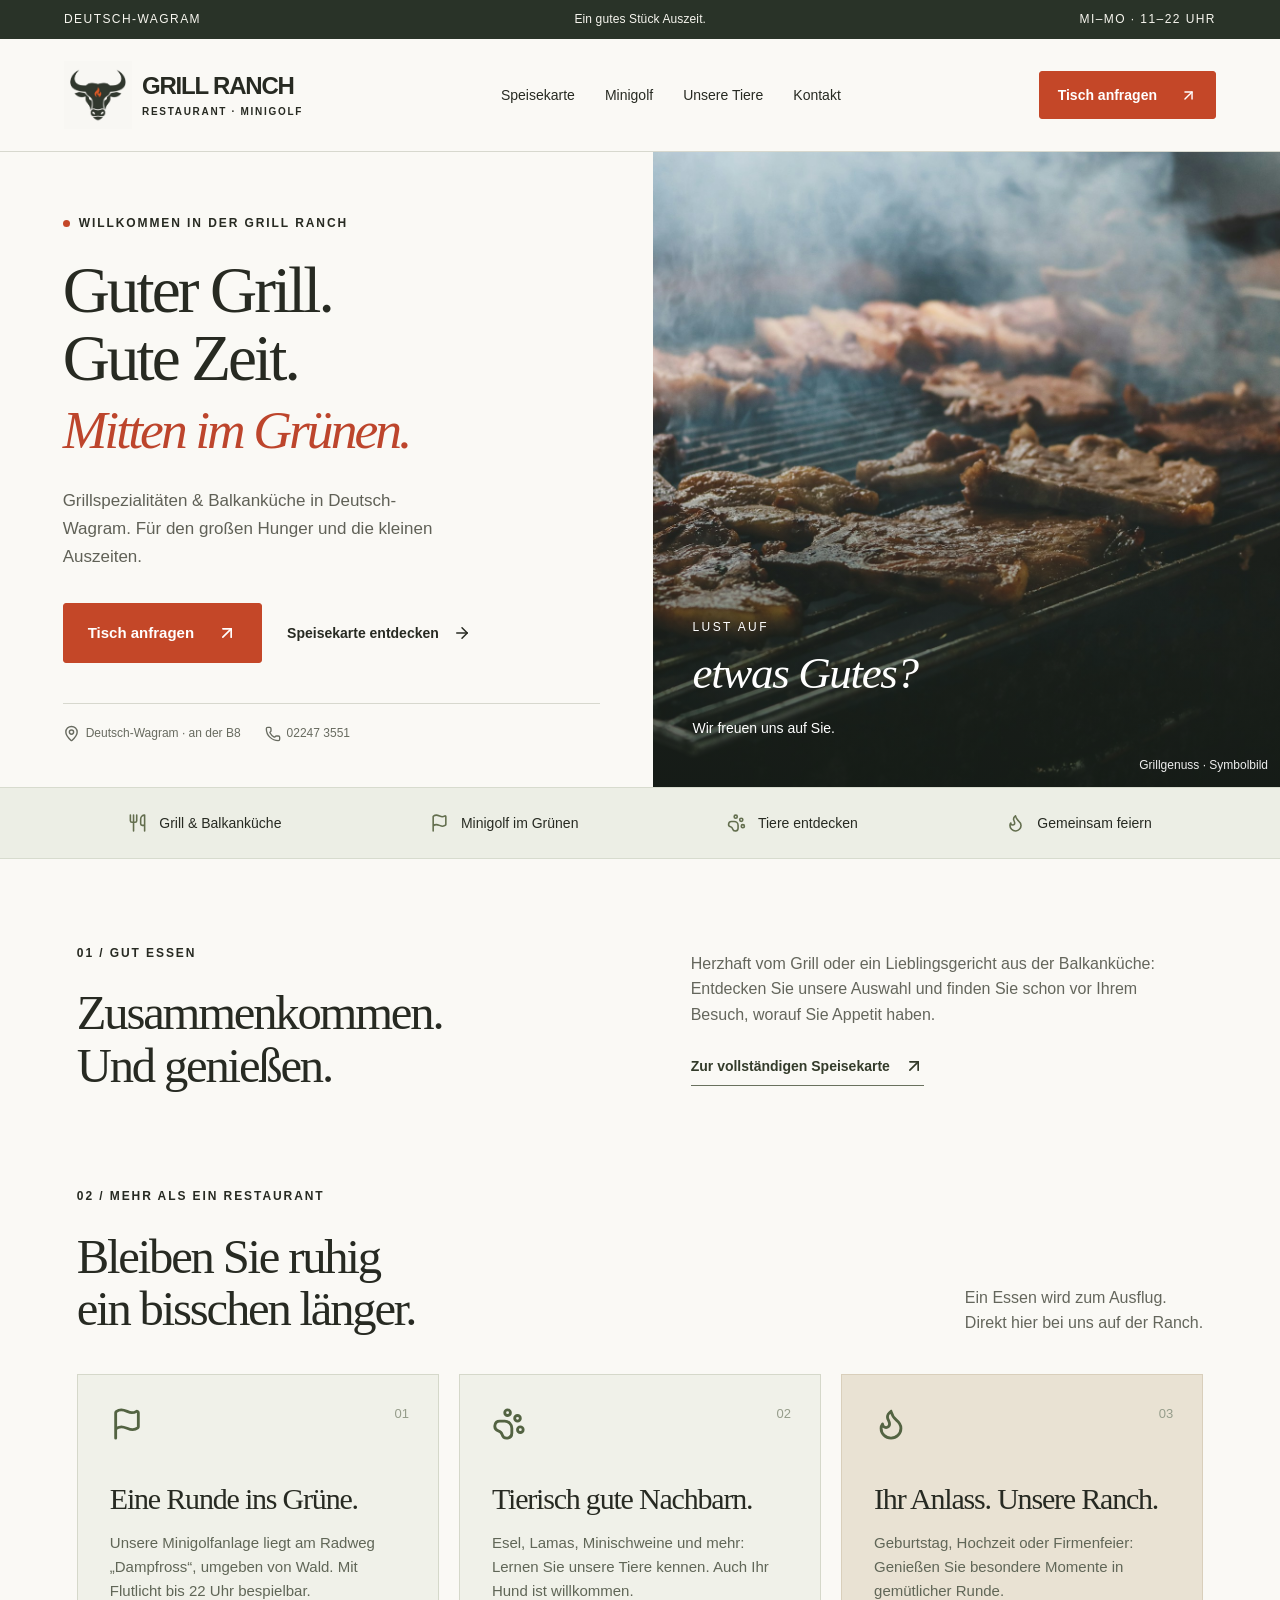
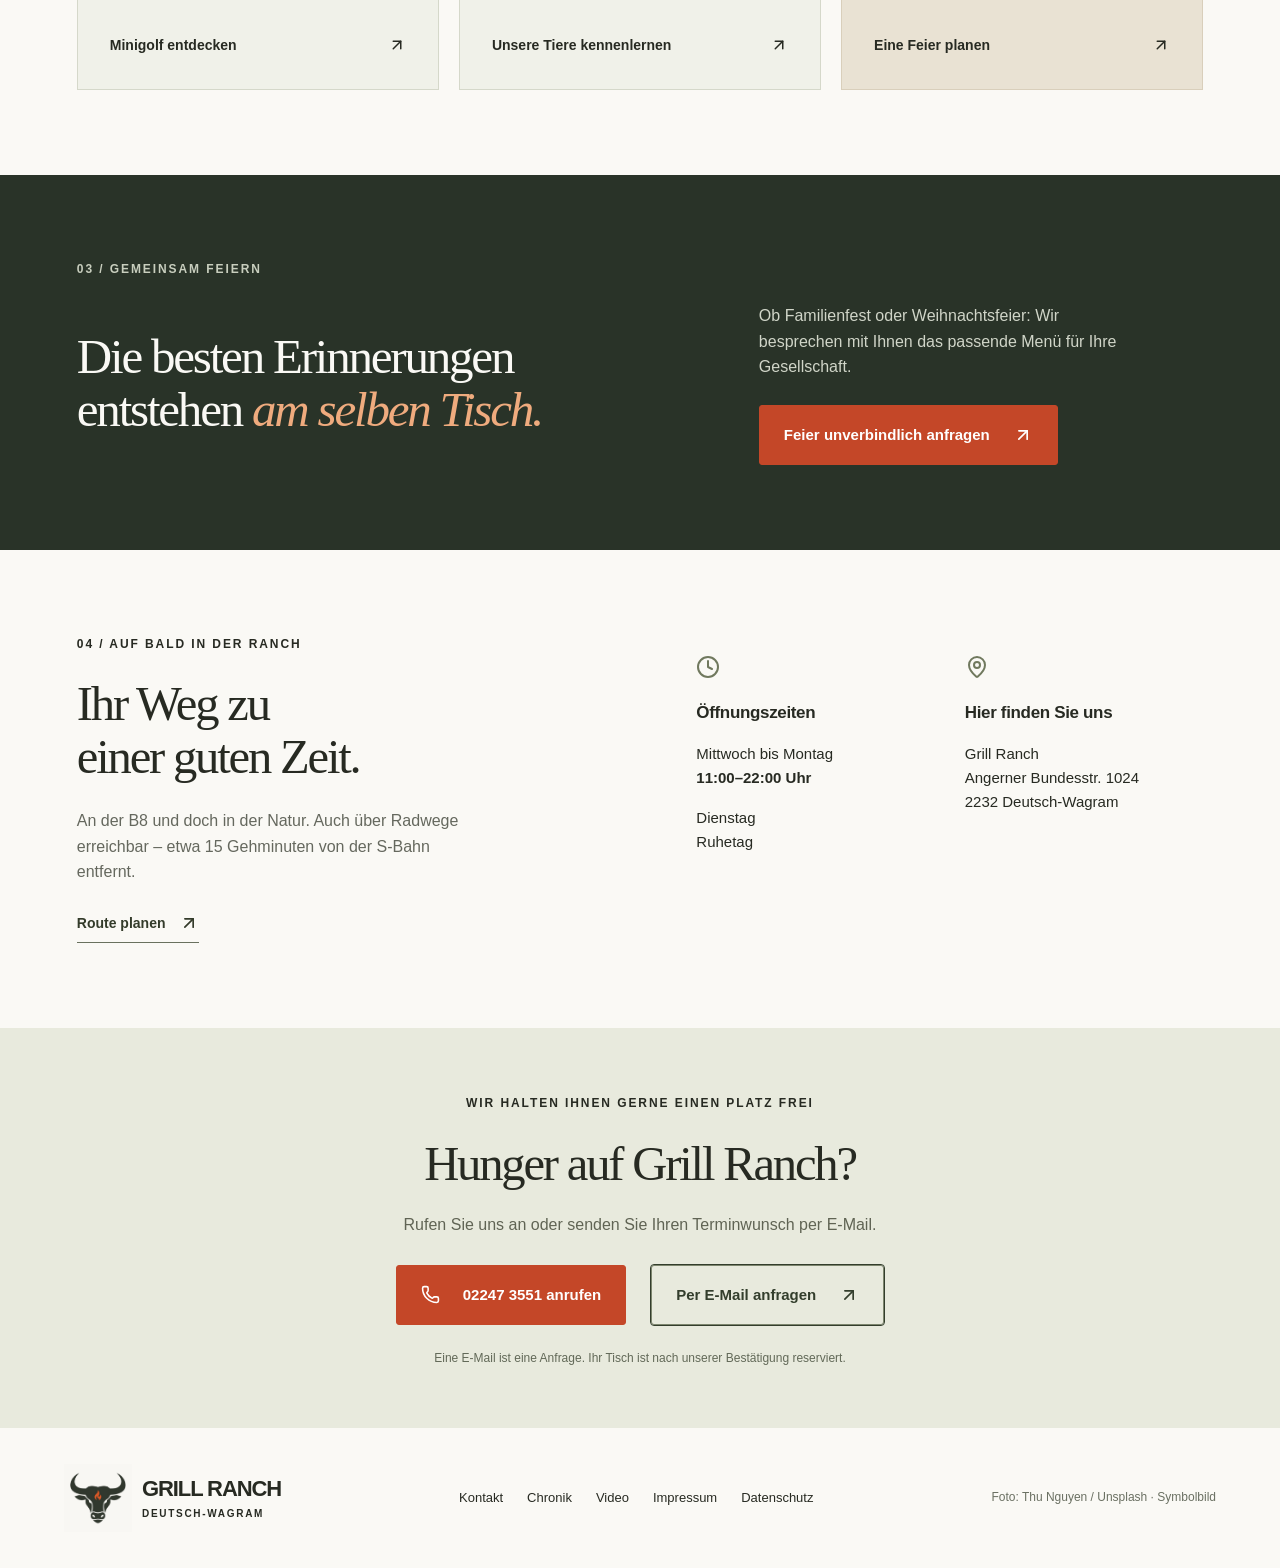
==== commit 7ccee1de: "Minigolf, Tiere und Kontaktformular ergänzen" ====
--- a/index.html
+++ b/index.html
@@ -1,2 +1,2 @@
 <!DOCTYPE html><html lang="de"><head><meta charSet="utf-8"/><meta name="viewport" content="width=device-width, initial-scale=1"/><link rel="preload" href="./ranch-logo.png" as="image"/><link rel="stylesheet" href="./style.css"><title>Grill Ranch | Grillgenuss &amp; Auszeit in Deutsch-Wagram</title><meta name="description" content="Grillspezialitäten, Balkanküche und gemeinsame Zeit im Grünen. Grill Ranch in Deutsch-Wagram: Speisekarte, Öffnungszeiten und Tischreservierung."/>
-<meta name="robots" content="noindex, nofollow"><link rel="icon" href="./favicon.svg"></head><body><a class="skip" href="#inhalt">Zum Inhalt</a><div class="topline">DEUTSCH-WAGRAM <span>Ein gutes Stück Auszeit.</span> MI–MO · 11–22 UHR</div><header><a href="#" class="brand" aria-label="Grill Ranch Startseite"><img class="brand-mark" src="./ranch-logo.png" alt=""/><span>GRILL RANCH<small>RESTAURANT · MINIGOLF</small></span></a><nav aria-label="Hauptnavigation"><a href="./speisekarte.html">Speisekarte</a><a href="#erleben">Die Ranch</a><a href="#feiern">Feiern</a><a href="#besuch">Anfahrt &amp; Zeiten</a></nav><a class="button small" href="#reservieren">Tisch anfragen <svg xmlns="http://www.w3.org/2000/svg" width="17" height="17" viewBox="0 0 24 24" fill="none" stroke="currentColor" stroke-width="2" stroke-linecap="round" stroke-linejoin="round" class="lucide lucide-arrow-up-right" aria-hidden="true"><path d="M7 7h10v10"></path><path d="M7 17 17 7"></path></svg></a></header><main id="inhalt"><section class="hero"><div class="hero-copy"><p class="eyebrow"><span></span> WILLKOMMEN IN DER GRILL RANCH</p><h1>Guter Grill.<br/>Gute Zeit.<br/><em>Mitten im Grünen.</em></h1><p class="intro">Grillspezialitäten &amp; Balkanküche in Deutsch-Wagram. Für den großen Hunger und die kleinen Auszeiten.</p><div class="actions"><a href="#reservieren" class="button">Tisch anfragen <svg xmlns="http://www.w3.org/2000/svg" width="20" height="20" viewBox="0 0 24 24" fill="none" stroke="currentColor" stroke-width="2" stroke-linecap="round" stroke-linejoin="round" class="lucide lucide-arrow-up-right" aria-hidden="true"><path d="M7 7h10v10"></path><path d="M7 17 17 7"></path></svg></a><a href="./speisekarte.html" class="textlink">Speisekarte entdecken <svg xmlns="http://www.w3.org/2000/svg" width="18" height="18" viewBox="0 0 24 24" fill="none" stroke="currentColor" stroke-width="2" stroke-linecap="round" stroke-linejoin="round" class="lucide lucide-arrow-right" aria-hidden="true"><path d="M5 12h14"></path><path d="m12 5 7 7-7 7"></path></svg></a></div><div class="hero-foot"><span><svg xmlns="http://www.w3.org/2000/svg" width="17" height="17" viewBox="0 0 24 24" fill="none" stroke="currentColor" stroke-width="2" stroke-linecap="round" stroke-linejoin="round" class="lucide lucide-map-pin" aria-hidden="true"><path d="M20 10c0 4.993-5.539 10.193-7.399 11.799a1 1 0 0 1-1.202 0C9.539 20.193 4 14.993 4 10a8 8 0 0 1 16 0"></path><circle cx="12" cy="10" r="3"></circle></svg> Deutsch-Wagram · an der B8</span><a href="tel:+4322473551"><svg xmlns="http://www.w3.org/2000/svg" width="16" height="16" viewBox="0 0 24 24" fill="none" stroke="currentColor" stroke-width="2" stroke-linecap="round" stroke-linejoin="round" class="lucide lucide-phone" aria-hidden="true"><path d="M13.832 16.568a1 1 0 0 0 1.213-.303l.355-.465A2 2 0 0 1 17 15h3a2 2 0 0 1 2 2v3a2 2 0 0 1-2 2A18 18 0 0 1 2 4a2 2 0 0 1 2-2h3a2 2 0 0 1 2 2v3a2 2 0 0 1-.8 1.6l-.468.351a1 1 0 0 0-.292 1.233 14 14 0 0 0 6.392 6.384"></path></svg> 02247 3551</a></div></div><figure class="hero-photo"><img src="./grill.jpg" alt="Saftig gegrilltes Fleisch auf einem Rost – Symbolbild" fetchPriority="high"/><div class="photo-note">LUST AUF<br/><strong>etwas Gutes?</strong><span>Wir freuen uns auf Sie.</span></div><figcaption>Grillgenuss · Symbolbild</figcaption></figure></section><div class="ribbon"><span><svg xmlns="http://www.w3.org/2000/svg" width="24" height="24" viewBox="0 0 24 24" fill="none" stroke="currentColor" stroke-width="2" stroke-linecap="round" stroke-linejoin="round" class="lucide lucide-utensils" aria-hidden="true"><path d="M3 2v7c0 1.1.9 2 2 2h4a2 2 0 0 0 2-2V2"></path><path d="M7 2v20"></path><path d="M21 15V2a5 5 0 0 0-5 5v6c0 1.1.9 2 2 2h3Zm0 0v7"></path></svg> Grill &amp; Balkanküche</span><span><svg xmlns="http://www.w3.org/2000/svg" width="24" height="24" viewBox="0 0 24 24" fill="none" stroke="currentColor" stroke-width="2" stroke-linecap="round" stroke-linejoin="round" class="lucide lucide-flag" aria-hidden="true"><path d="M4 22V4a1 1 0 0 1 .4-.8A6 6 0 0 1 8 2c3 0 5 2 7.333 2q2 0 3.067-.8A1 1 0 0 1 20 4v10a1 1 0 0 1-.4.8A6 6 0 0 1 16 16c-3 0-5-2-8-2a6 6 0 0 0-4 1.528"></path></svg> Minigolf im Grünen</span><span><svg xmlns="http://www.w3.org/2000/svg" width="24" height="24" viewBox="0 0 24 24" fill="none" stroke="currentColor" stroke-width="2" stroke-linecap="round" stroke-linejoin="round" class="lucide lucide-paw-print" aria-hidden="true"><circle cx="11" cy="4" r="2"></circle><circle cx="18" cy="8" r="2"></circle><circle cx="20" cy="16" r="2"></circle><path d="M9 10a5 5 0 0 1 5 5v3.5a3.5 3.5 0 0 1-6.84 1.045Q6.52 17.48 4.46 16.84A3.5 3.5 0 0 1 5.5 10Z"></path></svg> Tiere entdecken</span><span><svg xmlns="http://www.w3.org/2000/svg" width="24" height="24" viewBox="0 0 24 24" fill="none" stroke="currentColor" stroke-width="2" stroke-linecap="round" stroke-linejoin="round" class="lucide lucide-flame" aria-hidden="true"><path d="M12 3q1 4 4 6.5t3 5.5a1 1 0 0 1-14 0 5 5 0 0 1 1-3 1 1 0 0 0 5 0c0-2-1.5-3-1.5-5q0-2 2.5-4"></path></svg> Gemeinsam feiern</span></div><section class="section food" id="genuss"><div><p class="eyebrow">01 / GUT ESSEN</p><h2>Zusammenkommen.<br/>Und genießen.</h2></div><div class="food-right"><p>Herzhaft vom Grill oder ein Lieblingsgericht aus der Balkanküche: Entdecken Sie unsere Auswahl und finden Sie schon vor Ihrem Besuch, worauf Sie Appetit haben.</p><a class="textlink darklink" href="./speisekarte.html">Zur vollständigen Speisekarte <svg xmlns="http://www.w3.org/2000/svg" width="20" height="20" viewBox="0 0 24 24" fill="none" stroke="currentColor" stroke-width="2" stroke-linecap="round" stroke-linejoin="round" class="lucide lucide-arrow-up-right" aria-hidden="true"><path d="M7 7h10v10"></path><path d="M7 17 17 7"></path></svg></a></div></section><section class="experience section" id="erleben"><div class="section-heading"><div><p class="eyebrow">02 / MEHR ALS EIN RESTAURANT</p><h2>Bleiben Sie ruhig<br/>ein bisschen länger.</h2></div><p>Ein Essen wird zum Ausflug.<br/>Direkt hier bei uns auf der Ranch.</p></div><div class="cards"><a class="card" href="https://www.grillranch.at/compdetail.php?hid=65507&amp;us=9&amp;tplid=9&amp;lang=de&amp;cook_land=1"><svg xmlns="http://www.w3.org/2000/svg" width="34" height="34" viewBox="0 0 24 24" fill="none" stroke="currentColor" stroke-width="2" stroke-linecap="round" stroke-linejoin="round" class="lucide lucide-flag" aria-hidden="true"><path d="M4 22V4a1 1 0 0 1 .4-.8A6 6 0 0 1 8 2c3 0 5 2 7.333 2q2 0 3.067-.8A1 1 0 0 1 20 4v10a1 1 0 0 1-.4.8A6 6 0 0 1 16 16c-3 0-5-2-8-2a6 6 0 0 0-4 1.528"></path></svg><span class="card-number">01</span><h3>Eine Runde ins Grüne.</h3><p>Unsere Minigolfanlage liegt am Radweg „Dampfross“, umgeben von Wald. Mit Flutlicht bis 22 Uhr bespielbar.</p><span class="card-link">Minigolf entdecken <svg xmlns="http://www.w3.org/2000/svg" width="24" height="24" viewBox="0 0 24 24" fill="none" stroke="currentColor" stroke-width="2" stroke-linecap="round" stroke-linejoin="round" class="lucide lucide-arrow-up-right" aria-hidden="true"><path d="M7 7h10v10"></path><path d="M7 17 17 7"></path></svg></span></a><a class="card" href="https://www.grillranch.at/compdetail.php?hid=65507&amp;us=8&amp;tplid=9&amp;lang=de&amp;cook_land=1"><svg xmlns="http://www.w3.org/2000/svg" width="34" height="34" viewBox="0 0 24 24" fill="none" stroke="currentColor" stroke-width="2" stroke-linecap="round" stroke-linejoin="round" class="lucide lucide-paw-print" aria-hidden="true"><circle cx="11" cy="4" r="2"></circle><circle cx="18" cy="8" r="2"></circle><circle cx="20" cy="16" r="2"></circle><path d="M9 10a5 5 0 0 1 5 5v3.5a3.5 3.5 0 0 1-6.84 1.045Q6.52 17.48 4.46 16.84A3.5 3.5 0 0 1 5.5 10Z"></path></svg><span class="card-number">02</span><h3>Tierisch gute Nachbarn.</h3><p>Esel, Lamas, Minischweine und mehr: Lernen Sie unsere Tiere kennen. Auch Ihr Hund ist willkommen.</p><span class="card-link">Unsere Tiere kennenlernen <svg xmlns="http://www.w3.org/2000/svg" width="24" height="24" viewBox="0 0 24 24" fill="none" stroke="currentColor" stroke-width="2" stroke-linecap="round" stroke-linejoin="round" class="lucide lucide-arrow-up-right" aria-hidden="true"><path d="M7 7h10v10"></path><path d="M7 17 17 7"></path></svg></span></a><a class="card accent-card" href="#feiern"><svg xmlns="http://www.w3.org/2000/svg" width="34" height="34" viewBox="0 0 24 24" fill="none" stroke="currentColor" stroke-width="2" stroke-linecap="round" stroke-linejoin="round" class="lucide lucide-flame" aria-hidden="true"><path d="M12 3q1 4 4 6.5t3 5.5a1 1 0 0 1-14 0 5 5 0 0 1 1-3 1 1 0 0 0 5 0c0-2-1.5-3-1.5-5q0-2 2.5-4"></path></svg><span class="card-number">03</span><h3>Ihr Anlass. Unsere Ranch.</h3><p>Geburtstag, Hochzeit oder Firmenfeier: Genießen Sie besondere Momente in gemütlicher Runde.</p><span class="card-link">Eine Feier planen <svg xmlns="http://www.w3.org/2000/svg" width="24" height="24" viewBox="0 0 24 24" fill="none" stroke="currentColor" stroke-width="2" stroke-linecap="round" stroke-linejoin="round" class="lucide lucide-arrow-up-right" aria-hidden="true"><path d="M7 7h10v10"></path><path d="M7 17 17 7"></path></svg></span></a></div></section><section class="celebrate section" id="feiern"><p class="eyebrow">03 / GEMEINSAM FEIERN</p><div class="celebrate-inner"><h2>Die besten Erinnerungen<br/>entstehen <em>am selben Tisch.</em></h2><div><p>Ob Familienfest oder Weihnachtsfeier: Wir besprechen mit Ihnen das passende Menü für Ihre Gesellschaft.</p><a class="button" href="mailto:grillranch.office@gmail.com?subject=Anfrage%20f%C3%BCr%20eine%20Feier&amp;body=Anlass%3A%20%0AWunschtermin%3A%20%0APersonenanzahl%3A%20%0ATelefonnummer%3A%20">Feier unverbindlich anfragen <svg xmlns="http://www.w3.org/2000/svg" width="20" height="20" viewBox="0 0 24 24" fill="none" stroke="currentColor" stroke-width="2" stroke-linecap="round" stroke-linejoin="round" class="lucide lucide-arrow-up-right" aria-hidden="true"><path d="M7 7h10v10"></path><path d="M7 17 17 7"></path></svg></a></div></div></section><section class="section visit" id="besuch"><div><p class="eyebrow">04 / AUF BALD IN DER RANCH</p><h2>Ihr Weg zu<br/>einer guten Zeit.</h2><p>An der B8 und doch in der Natur. Auch über Radwege erreichbar – etwa 15 Gehminuten von der S-Bahn entfernt.</p><a class="textlink darklink" href="https://www.google.com/maps/search/?api=1&amp;query=Grill+Ranch+Angerner+Bundesstrasse+1024+Deutsch+Wagram">Route planen <svg xmlns="http://www.w3.org/2000/svg" width="20" height="20" viewBox="0 0 24 24" fill="none" stroke="currentColor" stroke-width="2" stroke-linecap="round" stroke-linejoin="round" class="lucide lucide-arrow-up-right" aria-hidden="true"><path d="M7 7h10v10"></path><path d="M7 17 17 7"></path></svg></a></div><div class="visit-details"><div><svg xmlns="http://www.w3.org/2000/svg" width="24" height="24" viewBox="0 0 24 24" fill="none" stroke="currentColor" stroke-width="2" stroke-linecap="round" stroke-linejoin="round" class="lucide lucide-clock" aria-hidden="true"><circle cx="12" cy="12" r="10"></circle><path d="M12 6v6l4 2"></path></svg><h3>Öffnungszeiten</h3><p>Mittwoch bis Montag <strong>11:00–22:00 Uhr</strong></p><p>Dienstag <span>Ruhetag</span></p></div><div><svg xmlns="http://www.w3.org/2000/svg" width="24" height="24" viewBox="0 0 24 24" fill="none" stroke="currentColor" stroke-width="2" stroke-linecap="round" stroke-linejoin="round" class="lucide lucide-map-pin" aria-hidden="true"><path d="M20 10c0 4.993-5.539 10.193-7.399 11.799a1 1 0 0 1-1.202 0C9.539 20.193 4 14.993 4 10a8 8 0 0 1 16 0"></path><circle cx="12" cy="10" r="3"></circle></svg><h3>Hier finden Sie uns</h3><p>Grill Ranch<br/>Angerner Bundesstr. 1024<br/>2232 Deutsch-Wagram</p></div></div></section><section class="reservation" id="reservieren"><p class="eyebrow">WIR HALTEN IHNEN GERNE EINEN PLATZ FREI</p><h2>Hunger auf Grill Ranch?</h2><p>Rufen Sie uns an oder senden Sie Ihren Terminwunsch per E-Mail.</p><div class="actions"><a class="button" href="tel:+4322473551"><svg xmlns="http://www.w3.org/2000/svg" width="19" height="19" viewBox="0 0 24 24" fill="none" stroke="currentColor" stroke-width="2" stroke-linecap="round" stroke-linejoin="round" class="lucide lucide-phone" aria-hidden="true"><path d="M13.832 16.568a1 1 0 0 0 1.213-.303l.355-.465A2 2 0 0 1 17 15h3a2 2 0 0 1 2 2v3a2 2 0 0 1-2 2A18 18 0 0 1 2 4a2 2 0 0 1 2-2h3a2 2 0 0 1 2 2v3a2 2 0 0 1-.8 1.6l-.468.351a1 1 0 0 0-.292 1.233 14 14 0 0 0 6.392 6.384"></path></svg> 02247 3551 anrufen</a><a class="button outline" href="mailto:grillranch.office@gmail.com?subject=Reservierungsanfrage%20Grill%20Ranch&amp;body=Guten%20Tag%2C%0Aich%20m%C3%B6chte%20gerne%20einen%20Tisch%20anfragen.%0ADatum%3A%20%0AUhrzeit%3A%20%0APersonen%3A%20%0AName%3A%20%0ATelefonnummer%3A%20">Per E-Mail anfragen <svg xmlns="http://www.w3.org/2000/svg" width="20" height="20" viewBox="0 0 24 24" fill="none" stroke="currentColor" stroke-width="2" stroke-linecap="round" stroke-linejoin="round" class="lucide lucide-arrow-up-right" aria-hidden="true"><path d="M7 7h10v10"></path><path d="M7 17 17 7"></path></svg></a></div><small>Eine E-Mail ist eine Anfrage. Ihr Tisch ist nach unserer Bestätigung reserviert.</small></section></main><footer><a class="brand" href="#"><img class="brand-mark" src="./ranch-logo.png" alt=""/><span>GRILL RANCH<small>DEUTSCH-WAGRAM</small></span></a><div><a href="https://www.grillranch.at/compdetail.php?hid=65507&amp;us=3&amp;tplid=9&amp;lang=de&amp;cook_land=1">Chronik</a><a href="https://www.grillranch.at/compdetail.php?hid=65507&amp;us=10&amp;tplid=9&amp;lang=de&amp;cook_land=1">Video</a><a href="https://www.grillranch.at/compimpressum.php?cook_land=1&amp;hotel_id=65507&amp;lang=de">Impressum</a><a href="https://www.grillranch.at/compdata_condition.php?cook_land=1&amp;hotel_id=65507&amp;lang=de">Datenschutz</a></div><small>Foto: Thu Nguyen / Unsplash · Symbolbild</small></footer><div class="mobile-bar"><a href="./speisekarte.html">Speisekarte</a><a href="tel:+4322473551"><svg xmlns="http://www.w3.org/2000/svg" width="17" height="17" viewBox="0 0 24 24" fill="none" stroke="currentColor" stroke-width="2" stroke-linecap="round" stroke-linejoin="round" class="lucide lucide-phone" aria-hidden="true"><path d="M13.832 16.568a1 1 0 0 0 1.213-.303l.355-.465A2 2 0 0 1 17 15h3a2 2 0 0 1 2 2v3a2 2 0 0 1-2 2A18 18 0 0 1 2 4a2 2 0 0 1 2-2h3a2 2 0 0 1 2 2v3a2 2 0 0 1-.8 1.6l-.468.351a1 1 0 0 0-.292 1.233 14 14 0 0 0 6.392 6.384"></path></svg> Tisch telefonisch anfragen</a></div></body></html>+<meta name="robots" content="noindex, nofollow"><link rel="icon" href="./favicon.svg"></head><body><a class="skip" href="#inhalt">Zum Inhalt</a><div class="topline">DEUTSCH-WAGRAM <span>Ein gutes Stück Auszeit.</span> MI–MO · 11–22 UHR</div><header class="site-header"><a href="./" class="brand" aria-label="Grill Ranch Startseite"><img class="brand-mark" src="./ranch-logo.png" alt=""/><span>GRILL RANCH<small>RESTAURANT · MINIGOLF</small></span></a><nav aria-label="Hauptnavigation"><a href="./speisekarte.html">Speisekarte</a><a href="./minigolf.html">Minigolf</a><a href="./tiere.html">Unsere Tiere</a><a href="./kontakt.html">Kontakt</a></nav><a class="button small" href="./kontakt.html">Tisch anfragen <svg xmlns="http://www.w3.org/2000/svg" width="17" height="17" viewBox="0 0 24 24" fill="none" stroke="currentColor" stroke-width="2" stroke-linecap="round" stroke-linejoin="round" class="lucide lucide-arrow-up-right" aria-hidden="true"><path d="M7 7h10v10"></path><path d="M7 17 17 7"></path></svg></a></header><main id="inhalt"><section class="hero"><div class="hero-copy"><p class="eyebrow"><span></span> WILLKOMMEN IN DER GRILL RANCH</p><h1>Guter Grill.<br/>Gute Zeit.<br/><em>Mitten im Grünen.</em></h1><p class="intro">Grillspezialitäten &amp; Balkanküche in Deutsch-Wagram. Für den großen Hunger und die kleinen Auszeiten.</p><div class="actions"><a href="#reservieren" class="button">Tisch anfragen <svg xmlns="http://www.w3.org/2000/svg" width="20" height="20" viewBox="0 0 24 24" fill="none" stroke="currentColor" stroke-width="2" stroke-linecap="round" stroke-linejoin="round" class="lucide lucide-arrow-up-right" aria-hidden="true"><path d="M7 7h10v10"></path><path d="M7 17 17 7"></path></svg></a><a href="./speisekarte.html" class="textlink">Speisekarte entdecken <svg xmlns="http://www.w3.org/2000/svg" width="18" height="18" viewBox="0 0 24 24" fill="none" stroke="currentColor" stroke-width="2" stroke-linecap="round" stroke-linejoin="round" class="lucide lucide-arrow-right" aria-hidden="true"><path d="M5 12h14"></path><path d="m12 5 7 7-7 7"></path></svg></a></div><div class="hero-foot"><span><svg xmlns="http://www.w3.org/2000/svg" width="17" height="17" viewBox="0 0 24 24" fill="none" stroke="currentColor" stroke-width="2" stroke-linecap="round" stroke-linejoin="round" class="lucide lucide-map-pin" aria-hidden="true"><path d="M20 10c0 4.993-5.539 10.193-7.399 11.799a1 1 0 0 1-1.202 0C9.539 20.193 4 14.993 4 10a8 8 0 0 1 16 0"></path><circle cx="12" cy="10" r="3"></circle></svg> Deutsch-Wagram · an der B8</span><a href="tel:+4322473551"><svg xmlns="http://www.w3.org/2000/svg" width="16" height="16" viewBox="0 0 24 24" fill="none" stroke="currentColor" stroke-width="2" stroke-linecap="round" stroke-linejoin="round" class="lucide lucide-phone" aria-hidden="true"><path d="M13.832 16.568a1 1 0 0 0 1.213-.303l.355-.465A2 2 0 0 1 17 15h3a2 2 0 0 1 2 2v3a2 2 0 0 1-2 2A18 18 0 0 1 2 4a2 2 0 0 1 2-2h3a2 2 0 0 1 2 2v3a2 2 0 0 1-.8 1.6l-.468.351a1 1 0 0 0-.292 1.233 14 14 0 0 0 6.392 6.384"></path></svg> 02247 3551</a></div></div><figure class="hero-photo"><img src="./grill.jpg" alt="Saftig gegrilltes Fleisch auf einem Rost – Symbolbild" fetchPriority="high"/><div class="photo-note">LUST AUF<br/><strong>etwas Gutes?</strong><span>Wir freuen uns auf Sie.</span></div><figcaption>Grillgenuss · Symbolbild</figcaption></figure></section><div class="ribbon"><span><svg xmlns="http://www.w3.org/2000/svg" width="24" height="24" viewBox="0 0 24 24" fill="none" stroke="currentColor" stroke-width="2" stroke-linecap="round" stroke-linejoin="round" class="lucide lucide-utensils" aria-hidden="true"><path d="M3 2v7c0 1.1.9 2 2 2h4a2 2 0 0 0 2-2V2"></path><path d="M7 2v20"></path><path d="M21 15V2a5 5 0 0 0-5 5v6c0 1.1.9 2 2 2h3Zm0 0v7"></path></svg> Grill &amp; Balkanküche</span><span><svg xmlns="http://www.w3.org/2000/svg" width="24" height="24" viewBox="0 0 24 24" fill="none" stroke="currentColor" stroke-width="2" stroke-linecap="round" stroke-linejoin="round" class="lucide lucide-flag" aria-hidden="true"><path d="M4 22V4a1 1 0 0 1 .4-.8A6 6 0 0 1 8 2c3 0 5 2 7.333 2q2 0 3.067-.8A1 1 0 0 1 20 4v10a1 1 0 0 1-.4.8A6 6 0 0 1 16 16c-3 0-5-2-8-2a6 6 0 0 0-4 1.528"></path></svg> Minigolf im Grünen</span><span><svg xmlns="http://www.w3.org/2000/svg" width="24" height="24" viewBox="0 0 24 24" fill="none" stroke="currentColor" stroke-width="2" stroke-linecap="round" stroke-linejoin="round" class="lucide lucide-paw-print" aria-hidden="true"><circle cx="11" cy="4" r="2"></circle><circle cx="18" cy="8" r="2"></circle><circle cx="20" cy="16" r="2"></circle><path d="M9 10a5 5 0 0 1 5 5v3.5a3.5 3.5 0 0 1-6.84 1.045Q6.52 17.48 4.46 16.84A3.5 3.5 0 0 1 5.5 10Z"></path></svg> Tiere entdecken</span><span><svg xmlns="http://www.w3.org/2000/svg" width="24" height="24" viewBox="0 0 24 24" fill="none" stroke="currentColor" stroke-width="2" stroke-linecap="round" stroke-linejoin="round" class="lucide lucide-flame" aria-hidden="true"><path d="M12 3q1 4 4 6.5t3 5.5a1 1 0 0 1-14 0 5 5 0 0 1 1-3 1 1 0 0 0 5 0c0-2-1.5-3-1.5-5q0-2 2.5-4"></path></svg> Gemeinsam feiern</span></div><section class="section food" id="genuss"><div><p class="eyebrow">01 / GUT ESSEN</p><h2>Zusammenkommen.<br/>Und genießen.</h2></div><div class="food-right"><p>Herzhaft vom Grill oder ein Lieblingsgericht aus der Balkanküche: Entdecken Sie unsere Auswahl und finden Sie schon vor Ihrem Besuch, worauf Sie Appetit haben.</p><a class="textlink darklink" href="./speisekarte.html">Zur vollständigen Speisekarte <svg xmlns="http://www.w3.org/2000/svg" width="20" height="20" viewBox="0 0 24 24" fill="none" stroke="currentColor" stroke-width="2" stroke-linecap="round" stroke-linejoin="round" class="lucide lucide-arrow-up-right" aria-hidden="true"><path d="M7 7h10v10"></path><path d="M7 17 17 7"></path></svg></a></div></section><section class="experience section" id="erleben"><div class="section-heading"><div><p class="eyebrow">02 / MEHR ALS EIN RESTAURANT</p><h2>Bleiben Sie ruhig<br/>ein bisschen länger.</h2></div><p>Ein Essen wird zum Ausflug.<br/>Direkt hier bei uns auf der Ranch.</p></div><div class="cards"><a class="card" href="./minigolf.html"><svg xmlns="http://www.w3.org/2000/svg" width="34" height="34" viewBox="0 0 24 24" fill="none" stroke="currentColor" stroke-width="2" stroke-linecap="round" stroke-linejoin="round" class="lucide lucide-flag" aria-hidden="true"><path d="M4 22V4a1 1 0 0 1 .4-.8A6 6 0 0 1 8 2c3 0 5 2 7.333 2q2 0 3.067-.8A1 1 0 0 1 20 4v10a1 1 0 0 1-.4.8A6 6 0 0 1 16 16c-3 0-5-2-8-2a6 6 0 0 0-4 1.528"></path></svg><span class="card-number">01</span><h3>Eine Runde ins Grüne.</h3><p>Unsere Minigolfanlage liegt am Radweg „Dampfross“, umgeben von Wald. Mit Flutlicht bis 22 Uhr bespielbar.</p><span class="card-link">Minigolf entdecken <svg xmlns="http://www.w3.org/2000/svg" width="24" height="24" viewBox="0 0 24 24" fill="none" stroke="currentColor" stroke-width="2" stroke-linecap="round" stroke-linejoin="round" class="lucide lucide-arrow-up-right" aria-hidden="true"><path d="M7 7h10v10"></path><path d="M7 17 17 7"></path></svg></span></a><a class="card" href="./tiere.html"><svg xmlns="http://www.w3.org/2000/svg" width="34" height="34" viewBox="0 0 24 24" fill="none" stroke="currentColor" stroke-width="2" stroke-linecap="round" stroke-linejoin="round" class="lucide lucide-paw-print" aria-hidden="true"><circle cx="11" cy="4" r="2"></circle><circle cx="18" cy="8" r="2"></circle><circle cx="20" cy="16" r="2"></circle><path d="M9 10a5 5 0 0 1 5 5v3.5a3.5 3.5 0 0 1-6.84 1.045Q6.52 17.48 4.46 16.84A3.5 3.5 0 0 1 5.5 10Z"></path></svg><span class="card-number">02</span><h3>Tierisch gute Nachbarn.</h3><p>Esel, Lamas, Minischweine und mehr: Lernen Sie unsere Tiere kennen. Auch Ihr Hund ist willkommen.</p><span class="card-link">Unsere Tiere kennenlernen <svg xmlns="http://www.w3.org/2000/svg" width="24" height="24" viewBox="0 0 24 24" fill="none" stroke="currentColor" stroke-width="2" stroke-linecap="round" stroke-linejoin="round" class="lucide lucide-arrow-up-right" aria-hidden="true"><path d="M7 7h10v10"></path><path d="M7 17 17 7"></path></svg></span></a><a class="card accent-card" href="#feiern"><svg xmlns="http://www.w3.org/2000/svg" width="34" height="34" viewBox="0 0 24 24" fill="none" stroke="currentColor" stroke-width="2" stroke-linecap="round" stroke-linejoin="round" class="lucide lucide-flame" aria-hidden="true"><path d="M12 3q1 4 4 6.5t3 5.5a1 1 0 0 1-14 0 5 5 0 0 1 1-3 1 1 0 0 0 5 0c0-2-1.5-3-1.5-5q0-2 2.5-4"></path></svg><span class="card-number">03</span><h3>Ihr Anlass. Unsere Ranch.</h3><p>Geburtstag, Hochzeit oder Firmenfeier: Genießen Sie besondere Momente in gemütlicher Runde.</p><span class="card-link">Eine Feier planen <svg xmlns="http://www.w3.org/2000/svg" width="24" height="24" viewBox="0 0 24 24" fill="none" stroke="currentColor" stroke-width="2" stroke-linecap="round" stroke-linejoin="round" class="lucide lucide-arrow-up-right" aria-hidden="true"><path d="M7 7h10v10"></path><path d="M7 17 17 7"></path></svg></span></a></div></section><section class="celebrate section" id="feiern"><p class="eyebrow">03 / GEMEINSAM FEIERN</p><div class="celebrate-inner"><h2>Die besten Erinnerungen<br/>entstehen <em>am selben Tisch.</em></h2><div><p>Ob Familienfest oder Weihnachtsfeier: Wir besprechen mit Ihnen das passende Menü für Ihre Gesellschaft.</p><a class="button" href="mailto:grillranch.office@gmail.com?subject=Anfrage%20f%C3%BCr%20eine%20Feier&amp;body=Anlass%3A%20%0AWunschtermin%3A%20%0APersonenanzahl%3A%20%0ATelefonnummer%3A%20">Feier unverbindlich anfragen <svg xmlns="http://www.w3.org/2000/svg" width="20" height="20" viewBox="0 0 24 24" fill="none" stroke="currentColor" stroke-width="2" stroke-linecap="round" stroke-linejoin="round" class="lucide lucide-arrow-up-right" aria-hidden="true"><path d="M7 7h10v10"></path><path d="M7 17 17 7"></path></svg></a></div></div></section><section class="section visit" id="besuch"><div><p class="eyebrow">04 / AUF BALD IN DER RANCH</p><h2>Ihr Weg zu<br/>einer guten Zeit.</h2><p>An der B8 und doch in der Natur. Auch über Radwege erreichbar – etwa 15 Gehminuten von der S-Bahn entfernt.</p><a class="textlink darklink" href="https://www.google.com/maps/search/?api=1&amp;query=Grill+Ranch+Angerner+Bundesstrasse+1024+Deutsch+Wagram">Route planen <svg xmlns="http://www.w3.org/2000/svg" width="20" height="20" viewBox="0 0 24 24" fill="none" stroke="currentColor" stroke-width="2" stroke-linecap="round" stroke-linejoin="round" class="lucide lucide-arrow-up-right" aria-hidden="true"><path d="M7 7h10v10"></path><path d="M7 17 17 7"></path></svg></a></div><div class="visit-details"><div><svg xmlns="http://www.w3.org/2000/svg" width="24" height="24" viewBox="0 0 24 24" fill="none" stroke="currentColor" stroke-width="2" stroke-linecap="round" stroke-linejoin="round" class="lucide lucide-clock" aria-hidden="true"><circle cx="12" cy="12" r="10"></circle><path d="M12 6v6l4 2"></path></svg><h3>Öffnungszeiten</h3><p>Mittwoch bis Montag <strong>11:00–22:00 Uhr</strong></p><p>Dienstag <span>Ruhetag</span></p></div><div><svg xmlns="http://www.w3.org/2000/svg" width="24" height="24" viewBox="0 0 24 24" fill="none" stroke="currentColor" stroke-width="2" stroke-linecap="round" stroke-linejoin="round" class="lucide lucide-map-pin" aria-hidden="true"><path d="M20 10c0 4.993-5.539 10.193-7.399 11.799a1 1 0 0 1-1.202 0C9.539 20.193 4 14.993 4 10a8 8 0 0 1 16 0"></path><circle cx="12" cy="10" r="3"></circle></svg><h3>Hier finden Sie uns</h3><p>Grill Ranch<br/>Angerner Bundesstr. 1024<br/>2232 Deutsch-Wagram</p></div></div></section><section class="reservation" id="reservieren"><p class="eyebrow">WIR HALTEN IHNEN GERNE EINEN PLATZ FREI</p><h2>Hunger auf Grill Ranch?</h2><p>Rufen Sie uns an oder senden Sie Ihren Terminwunsch per E-Mail.</p><div class="actions"><a class="button" href="tel:+4322473551"><svg xmlns="http://www.w3.org/2000/svg" width="19" height="19" viewBox="0 0 24 24" fill="none" stroke="currentColor" stroke-width="2" stroke-linecap="round" stroke-linejoin="round" class="lucide lucide-phone" aria-hidden="true"><path d="M13.832 16.568a1 1 0 0 0 1.213-.303l.355-.465A2 2 0 0 1 17 15h3a2 2 0 0 1 2 2v3a2 2 0 0 1-2 2A18 18 0 0 1 2 4a2 2 0 0 1 2-2h3a2 2 0 0 1 2 2v3a2 2 0 0 1-.8 1.6l-.468.351a1 1 0 0 0-.292 1.233 14 14 0 0 0 6.392 6.384"></path></svg> 02247 3551 anrufen</a><a class="button outline" href="mailto:grillranch.office@gmail.com?subject=Reservierungsanfrage%20Grill%20Ranch&amp;body=Guten%20Tag%2C%0Aich%20m%C3%B6chte%20gerne%20einen%20Tisch%20anfragen.%0ADatum%3A%20%0AUhrzeit%3A%20%0APersonen%3A%20%0AName%3A%20%0ATelefonnummer%3A%20">Per E-Mail anfragen <svg xmlns="http://www.w3.org/2000/svg" width="20" height="20" viewBox="0 0 24 24" fill="none" stroke="currentColor" stroke-width="2" stroke-linecap="round" stroke-linejoin="round" class="lucide lucide-arrow-up-right" aria-hidden="true"><path d="M7 7h10v10"></path><path d="M7 17 17 7"></path></svg></a></div><small>Eine E-Mail ist eine Anfrage. Ihr Tisch ist nach unserer Bestätigung reserviert.</small></section></main><footer><a class="brand" href="#"><img class="brand-mark" src="./ranch-logo.png" alt=""/><span>GRILL RANCH<small>DEUTSCH-WAGRAM</small></span></a><div><a href="./kontakt.html">Kontakt</a><a href="https://www.grillranch.at/compdetail.php?hid=65507&amp;us=3&amp;tplid=9&amp;lang=de&amp;cook_land=1">Chronik</a><a href="https://www.grillranch.at/compdetail.php?hid=65507&amp;us=10&amp;tplid=9&amp;lang=de&amp;cook_land=1">Video</a><a href="https://www.grillranch.at/compimpressum.php?cook_land=1&amp;hotel_id=65507&amp;lang=de">Impressum</a><a href="https://www.grillranch.at/compdata_condition.php?cook_land=1&amp;hotel_id=65507&amp;lang=de">Datenschutz</a></div><small>Foto: Thu Nguyen / Unsplash · Symbolbild</small></footer><div class="mobile-bar"><a href="./speisekarte.html">Speisekarte</a><a href="tel:+4322473551"><svg xmlns="http://www.w3.org/2000/svg" width="17" height="17" viewBox="0 0 24 24" fill="none" stroke="currentColor" stroke-width="2" stroke-linecap="round" stroke-linejoin="round" class="lucide lucide-phone" aria-hidden="true"><path d="M13.832 16.568a1 1 0 0 0 1.213-.303l.355-.465A2 2 0 0 1 17 15h3a2 2 0 0 1 2 2v3a2 2 0 0 1-2 2A18 18 0 0 1 2 4a2 2 0 0 1 2-2h3a2 2 0 0 1 2 2v3a2 2 0 0 1-.8 1.6l-.468.351a1 1 0 0 0-.292 1.233 14 14 0 0 0 6.392 6.384"></path></svg> Tisch telefonisch anfragen</a></div></body></html>
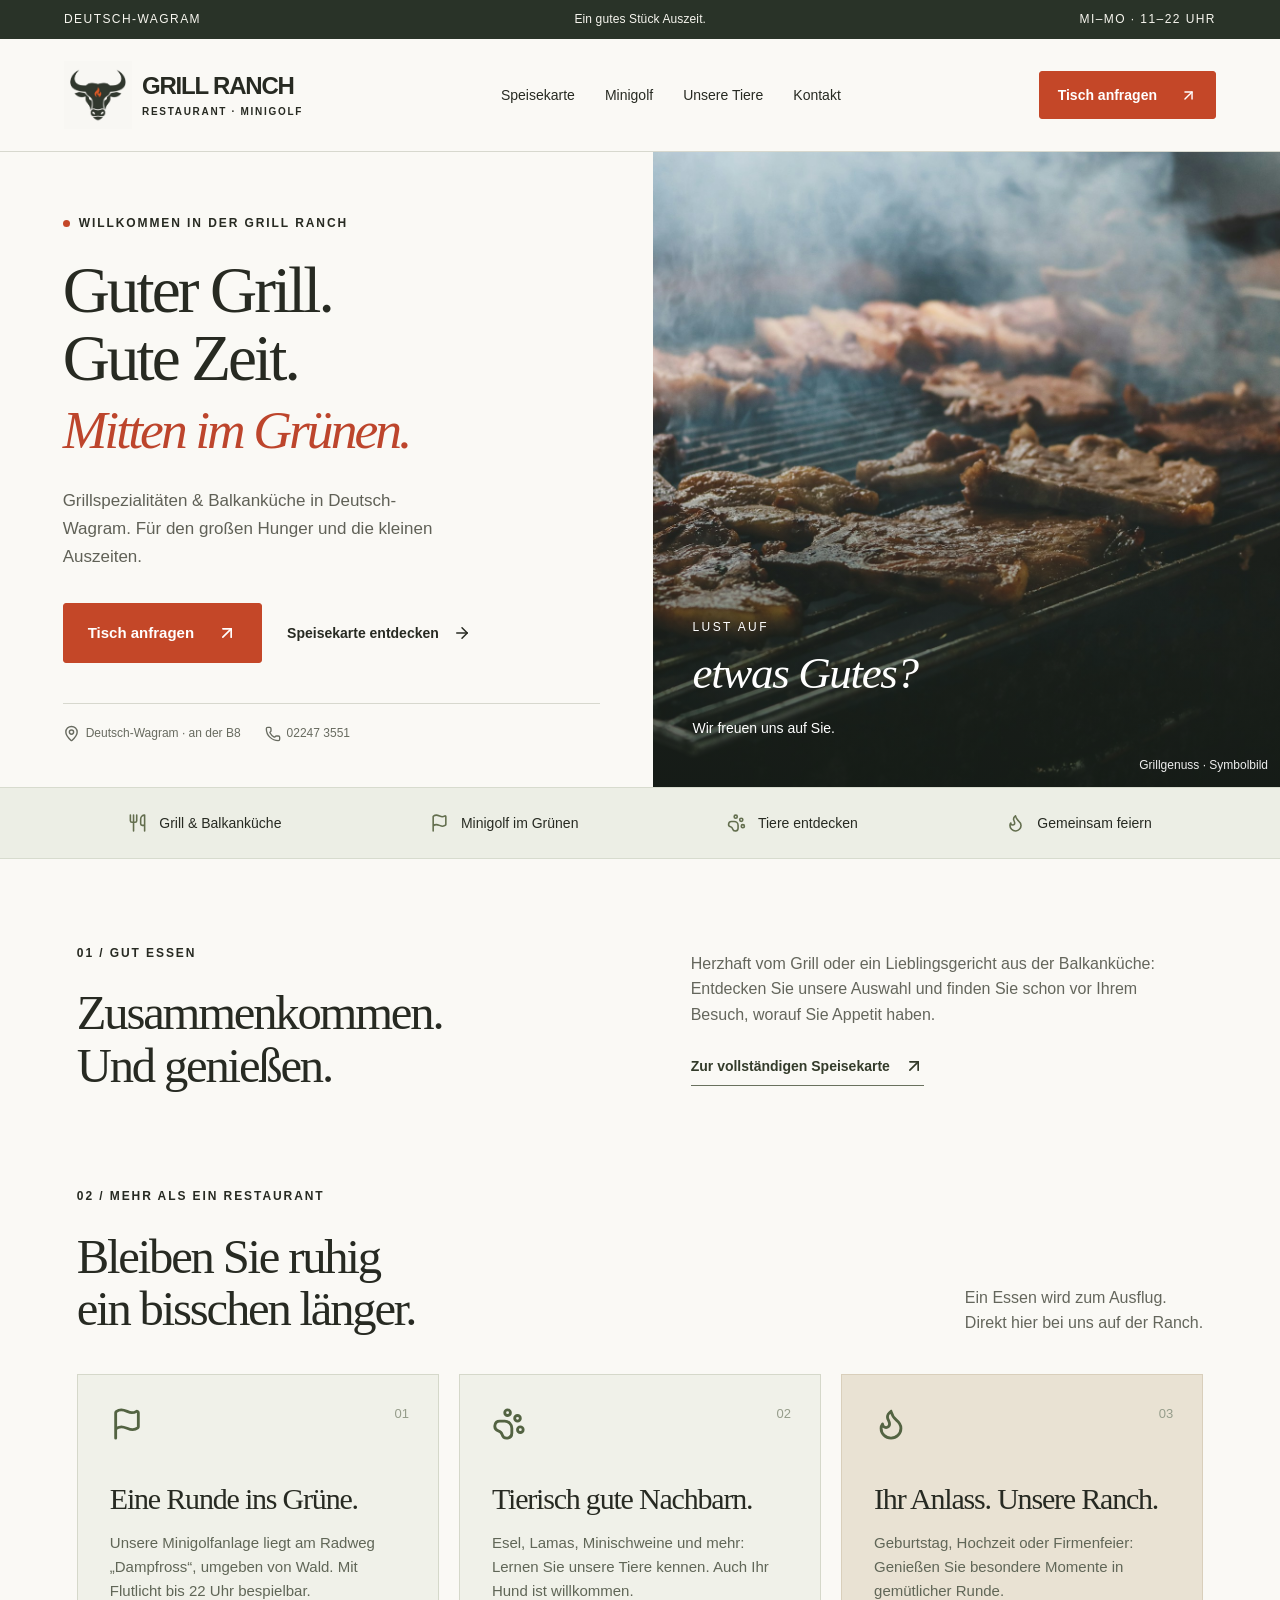
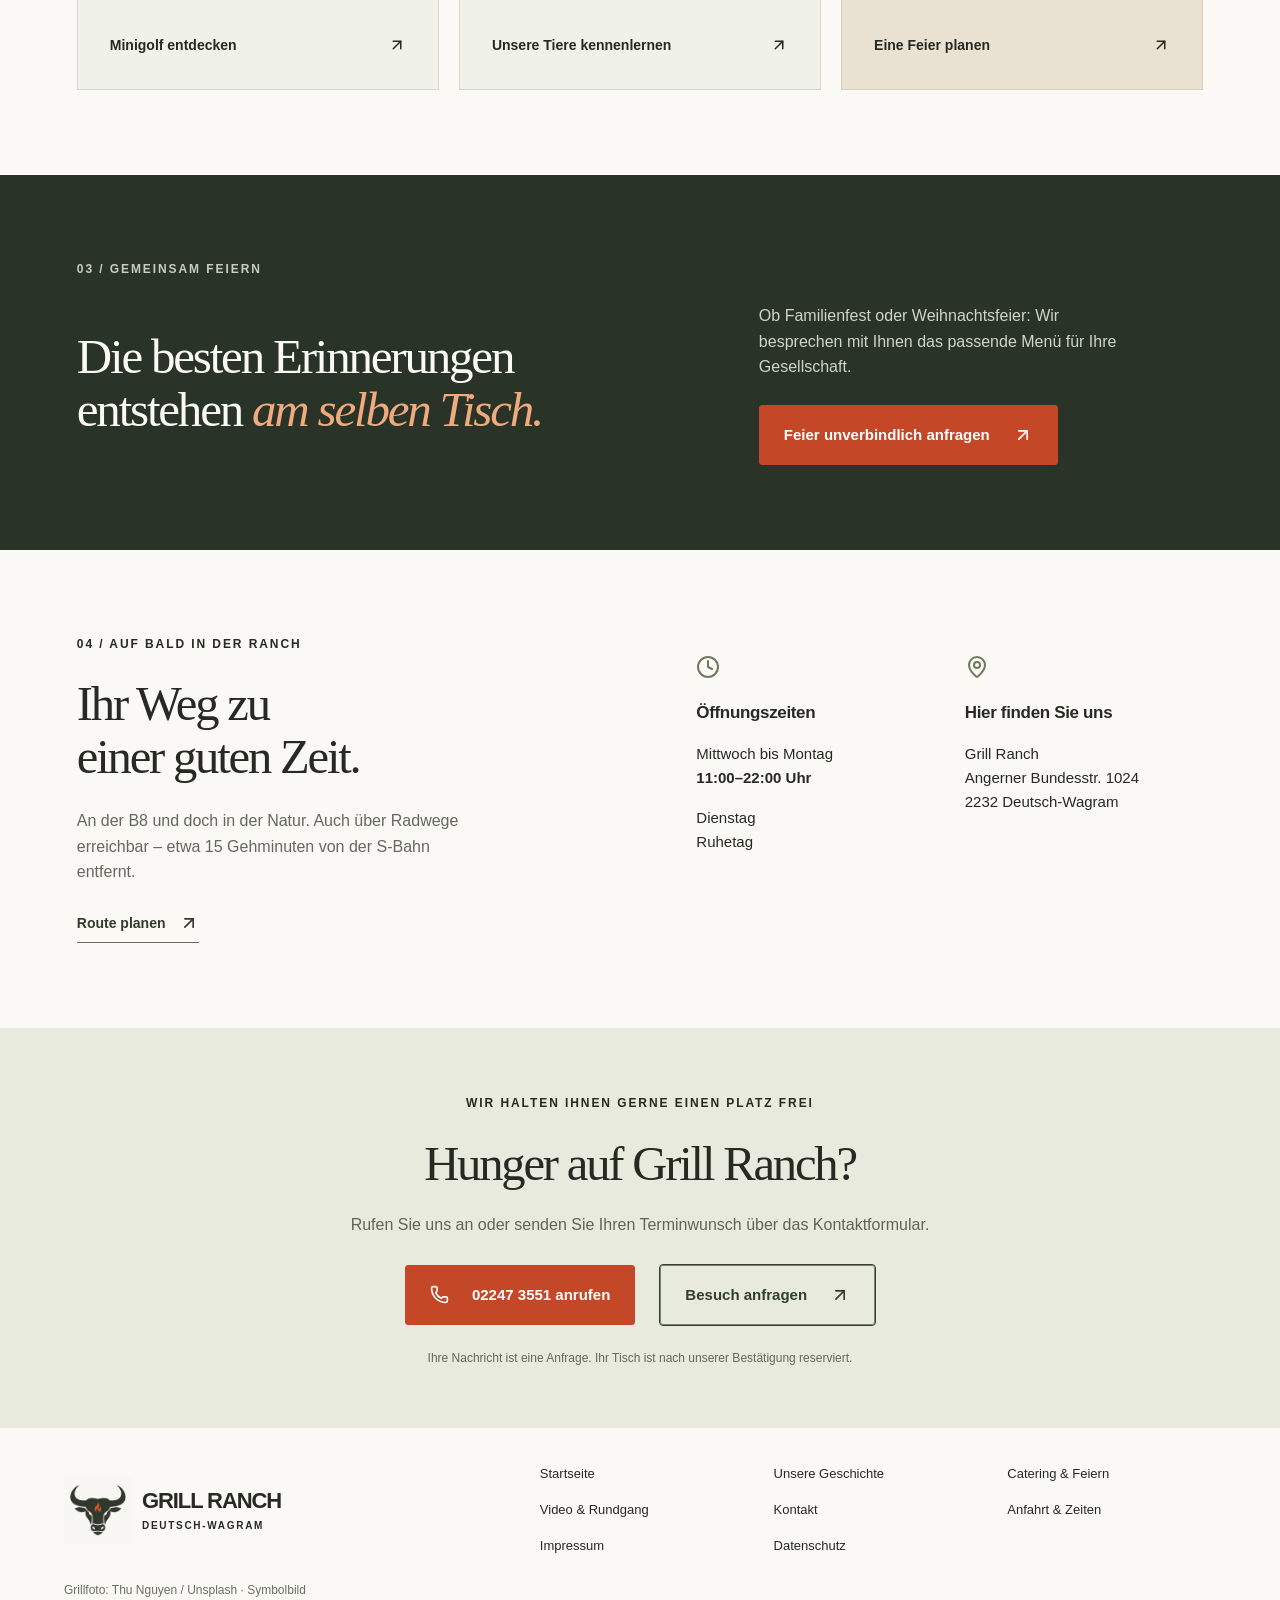
==== commit 6a614e38: "Alle Unterseiten modernisieren und direkt zum Kontaktformular verlinken" ====
--- a/index.html
+++ b/index.html
@@ -1,2 +1,2 @@
 <!DOCTYPE html><html lang="de"><head><meta charSet="utf-8"/><meta name="viewport" content="width=device-width, initial-scale=1"/><link rel="preload" href="./ranch-logo.png" as="image"/><link rel="stylesheet" href="./style.css"><title>Grill Ranch | Grillgenuss &amp; Auszeit in Deutsch-Wagram</title><meta name="description" content="Grillspezialitäten, Balkanküche und gemeinsame Zeit im Grünen. Grill Ranch in Deutsch-Wagram: Speisekarte, Öffnungszeiten und Tischreservierung."/>
-<meta name="robots" content="noindex, nofollow"><link rel="icon" href="./favicon.svg"></head><body><a class="skip" href="#inhalt">Zum Inhalt</a><div class="topline">DEUTSCH-WAGRAM <span>Ein gutes Stück Auszeit.</span> MI–MO · 11–22 UHR</div><header class="site-header"><a href="./" class="brand" aria-label="Grill Ranch Startseite"><img class="brand-mark" src="./ranch-logo.png" alt=""/><span>GRILL RANCH<small>RESTAURANT · MINIGOLF</small></span></a><nav aria-label="Hauptnavigation"><a href="./speisekarte.html">Speisekarte</a><a href="./minigolf.html">Minigolf</a><a href="./tiere.html">Unsere Tiere</a><a href="./kontakt.html">Kontakt</a></nav><a class="button small" href="./kontakt.html">Tisch anfragen <svg xmlns="http://www.w3.org/2000/svg" width="17" height="17" viewBox="0 0 24 24" fill="none" stroke="currentColor" stroke-width="2" stroke-linecap="round" stroke-linejoin="round" class="lucide lucide-arrow-up-right" aria-hidden="true"><path d="M7 7h10v10"></path><path d="M7 17 17 7"></path></svg></a></header><main id="inhalt"><section class="hero"><div class="hero-copy"><p class="eyebrow"><span></span> WILLKOMMEN IN DER GRILL RANCH</p><h1>Guter Grill.<br/>Gute Zeit.<br/><em>Mitten im Grünen.</em></h1><p class="intro">Grillspezialitäten &amp; Balkanküche in Deutsch-Wagram. Für den großen Hunger und die kleinen Auszeiten.</p><div class="actions"><a href="#reservieren" class="button">Tisch anfragen <svg xmlns="http://www.w3.org/2000/svg" width="20" height="20" viewBox="0 0 24 24" fill="none" stroke="currentColor" stroke-width="2" stroke-linecap="round" stroke-linejoin="round" class="lucide lucide-arrow-up-right" aria-hidden="true"><path d="M7 7h10v10"></path><path d="M7 17 17 7"></path></svg></a><a href="./speisekarte.html" class="textlink">Speisekarte entdecken <svg xmlns="http://www.w3.org/2000/svg" width="18" height="18" viewBox="0 0 24 24" fill="none" stroke="currentColor" stroke-width="2" stroke-linecap="round" stroke-linejoin="round" class="lucide lucide-arrow-right" aria-hidden="true"><path d="M5 12h14"></path><path d="m12 5 7 7-7 7"></path></svg></a></div><div class="hero-foot"><span><svg xmlns="http://www.w3.org/2000/svg" width="17" height="17" viewBox="0 0 24 24" fill="none" stroke="currentColor" stroke-width="2" stroke-linecap="round" stroke-linejoin="round" class="lucide lucide-map-pin" aria-hidden="true"><path d="M20 10c0 4.993-5.539 10.193-7.399 11.799a1 1 0 0 1-1.202 0C9.539 20.193 4 14.993 4 10a8 8 0 0 1 16 0"></path><circle cx="12" cy="10" r="3"></circle></svg> Deutsch-Wagram · an der B8</span><a href="tel:+4322473551"><svg xmlns="http://www.w3.org/2000/svg" width="16" height="16" viewBox="0 0 24 24" fill="none" stroke="currentColor" stroke-width="2" stroke-linecap="round" stroke-linejoin="round" class="lucide lucide-phone" aria-hidden="true"><path d="M13.832 16.568a1 1 0 0 0 1.213-.303l.355-.465A2 2 0 0 1 17 15h3a2 2 0 0 1 2 2v3a2 2 0 0 1-2 2A18 18 0 0 1 2 4a2 2 0 0 1 2-2h3a2 2 0 0 1 2 2v3a2 2 0 0 1-.8 1.6l-.468.351a1 1 0 0 0-.292 1.233 14 14 0 0 0 6.392 6.384"></path></svg> 02247 3551</a></div></div><figure class="hero-photo"><img src="./grill.jpg" alt="Saftig gegrilltes Fleisch auf einem Rost – Symbolbild" fetchPriority="high"/><div class="photo-note">LUST AUF<br/><strong>etwas Gutes?</strong><span>Wir freuen uns auf Sie.</span></div><figcaption>Grillgenuss · Symbolbild</figcaption></figure></section><div class="ribbon"><span><svg xmlns="http://www.w3.org/2000/svg" width="24" height="24" viewBox="0 0 24 24" fill="none" stroke="currentColor" stroke-width="2" stroke-linecap="round" stroke-linejoin="round" class="lucide lucide-utensils" aria-hidden="true"><path d="M3 2v7c0 1.1.9 2 2 2h4a2 2 0 0 0 2-2V2"></path><path d="M7 2v20"></path><path d="M21 15V2a5 5 0 0 0-5 5v6c0 1.1.9 2 2 2h3Zm0 0v7"></path></svg> Grill &amp; Balkanküche</span><span><svg xmlns="http://www.w3.org/2000/svg" width="24" height="24" viewBox="0 0 24 24" fill="none" stroke="currentColor" stroke-width="2" stroke-linecap="round" stroke-linejoin="round" class="lucide lucide-flag" aria-hidden="true"><path d="M4 22V4a1 1 0 0 1 .4-.8A6 6 0 0 1 8 2c3 0 5 2 7.333 2q2 0 3.067-.8A1 1 0 0 1 20 4v10a1 1 0 0 1-.4.8A6 6 0 0 1 16 16c-3 0-5-2-8-2a6 6 0 0 0-4 1.528"></path></svg> Minigolf im Grünen</span><span><svg xmlns="http://www.w3.org/2000/svg" width="24" height="24" viewBox="0 0 24 24" fill="none" stroke="currentColor" stroke-width="2" stroke-linecap="round" stroke-linejoin="round" class="lucide lucide-paw-print" aria-hidden="true"><circle cx="11" cy="4" r="2"></circle><circle cx="18" cy="8" r="2"></circle><circle cx="20" cy="16" r="2"></circle><path d="M9 10a5 5 0 0 1 5 5v3.5a3.5 3.5 0 0 1-6.84 1.045Q6.52 17.48 4.46 16.84A3.5 3.5 0 0 1 5.5 10Z"></path></svg> Tiere entdecken</span><span><svg xmlns="http://www.w3.org/2000/svg" width="24" height="24" viewBox="0 0 24 24" fill="none" stroke="currentColor" stroke-width="2" stroke-linecap="round" stroke-linejoin="round" class="lucide lucide-flame" aria-hidden="true"><path d="M12 3q1 4 4 6.5t3 5.5a1 1 0 0 1-14 0 5 5 0 0 1 1-3 1 1 0 0 0 5 0c0-2-1.5-3-1.5-5q0-2 2.5-4"></path></svg> Gemeinsam feiern</span></div><section class="section food" id="genuss"><div><p class="eyebrow">01 / GUT ESSEN</p><h2>Zusammenkommen.<br/>Und genießen.</h2></div><div class="food-right"><p>Herzhaft vom Grill oder ein Lieblingsgericht aus der Balkanküche: Entdecken Sie unsere Auswahl und finden Sie schon vor Ihrem Besuch, worauf Sie Appetit haben.</p><a class="textlink darklink" href="./speisekarte.html">Zur vollständigen Speisekarte <svg xmlns="http://www.w3.org/2000/svg" width="20" height="20" viewBox="0 0 24 24" fill="none" stroke="currentColor" stroke-width="2" stroke-linecap="round" stroke-linejoin="round" class="lucide lucide-arrow-up-right" aria-hidden="true"><path d="M7 7h10v10"></path><path d="M7 17 17 7"></path></svg></a></div></section><section class="experience section" id="erleben"><div class="section-heading"><div><p class="eyebrow">02 / MEHR ALS EIN RESTAURANT</p><h2>Bleiben Sie ruhig<br/>ein bisschen länger.</h2></div><p>Ein Essen wird zum Ausflug.<br/>Direkt hier bei uns auf der Ranch.</p></div><div class="cards"><a class="card" href="./minigolf.html"><svg xmlns="http://www.w3.org/2000/svg" width="34" height="34" viewBox="0 0 24 24" fill="none" stroke="currentColor" stroke-width="2" stroke-linecap="round" stroke-linejoin="round" class="lucide lucide-flag" aria-hidden="true"><path d="M4 22V4a1 1 0 0 1 .4-.8A6 6 0 0 1 8 2c3 0 5 2 7.333 2q2 0 3.067-.8A1 1 0 0 1 20 4v10a1 1 0 0 1-.4.8A6 6 0 0 1 16 16c-3 0-5-2-8-2a6 6 0 0 0-4 1.528"></path></svg><span class="card-number">01</span><h3>Eine Runde ins Grüne.</h3><p>Unsere Minigolfanlage liegt am Radweg „Dampfross“, umgeben von Wald. Mit Flutlicht bis 22 Uhr bespielbar.</p><span class="card-link">Minigolf entdecken <svg xmlns="http://www.w3.org/2000/svg" width="24" height="24" viewBox="0 0 24 24" fill="none" stroke="currentColor" stroke-width="2" stroke-linecap="round" stroke-linejoin="round" class="lucide lucide-arrow-up-right" aria-hidden="true"><path d="M7 7h10v10"></path><path d="M7 17 17 7"></path></svg></span></a><a class="card" href="./tiere.html"><svg xmlns="http://www.w3.org/2000/svg" width="34" height="34" viewBox="0 0 24 24" fill="none" stroke="currentColor" stroke-width="2" stroke-linecap="round" stroke-linejoin="round" class="lucide lucide-paw-print" aria-hidden="true"><circle cx="11" cy="4" r="2"></circle><circle cx="18" cy="8" r="2"></circle><circle cx="20" cy="16" r="2"></circle><path d="M9 10a5 5 0 0 1 5 5v3.5a3.5 3.5 0 0 1-6.84 1.045Q6.52 17.48 4.46 16.84A3.5 3.5 0 0 1 5.5 10Z"></path></svg><span class="card-number">02</span><h3>Tierisch gute Nachbarn.</h3><p>Esel, Lamas, Minischweine und mehr: Lernen Sie unsere Tiere kennen. Auch Ihr Hund ist willkommen.</p><span class="card-link">Unsere Tiere kennenlernen <svg xmlns="http://www.w3.org/2000/svg" width="24" height="24" viewBox="0 0 24 24" fill="none" stroke="currentColor" stroke-width="2" stroke-linecap="round" stroke-linejoin="round" class="lucide lucide-arrow-up-right" aria-hidden="true"><path d="M7 7h10v10"></path><path d="M7 17 17 7"></path></svg></span></a><a class="card accent-card" href="#feiern"><svg xmlns="http://www.w3.org/2000/svg" width="34" height="34" viewBox="0 0 24 24" fill="none" stroke="currentColor" stroke-width="2" stroke-linecap="round" stroke-linejoin="round" class="lucide lucide-flame" aria-hidden="true"><path d="M12 3q1 4 4 6.5t3 5.5a1 1 0 0 1-14 0 5 5 0 0 1 1-3 1 1 0 0 0 5 0c0-2-1.5-3-1.5-5q0-2 2.5-4"></path></svg><span class="card-number">03</span><h3>Ihr Anlass. Unsere Ranch.</h3><p>Geburtstag, Hochzeit oder Firmenfeier: Genießen Sie besondere Momente in gemütlicher Runde.</p><span class="card-link">Eine Feier planen <svg xmlns="http://www.w3.org/2000/svg" width="24" height="24" viewBox="0 0 24 24" fill="none" stroke="currentColor" stroke-width="2" stroke-linecap="round" stroke-linejoin="round" class="lucide lucide-arrow-up-right" aria-hidden="true"><path d="M7 7h10v10"></path><path d="M7 17 17 7"></path></svg></span></a></div></section><section class="celebrate section" id="feiern"><p class="eyebrow">03 / GEMEINSAM FEIERN</p><div class="celebrate-inner"><h2>Die besten Erinnerungen<br/>entstehen <em>am selben Tisch.</em></h2><div><p>Ob Familienfest oder Weihnachtsfeier: Wir besprechen mit Ihnen das passende Menü für Ihre Gesellschaft.</p><a class="button" href="mailto:grillranch.office@gmail.com?subject=Anfrage%20f%C3%BCr%20eine%20Feier&amp;body=Anlass%3A%20%0AWunschtermin%3A%20%0APersonenanzahl%3A%20%0ATelefonnummer%3A%20">Feier unverbindlich anfragen <svg xmlns="http://www.w3.org/2000/svg" width="20" height="20" viewBox="0 0 24 24" fill="none" stroke="currentColor" stroke-width="2" stroke-linecap="round" stroke-linejoin="round" class="lucide lucide-arrow-up-right" aria-hidden="true"><path d="M7 7h10v10"></path><path d="M7 17 17 7"></path></svg></a></div></div></section><section class="section visit" id="besuch"><div><p class="eyebrow">04 / AUF BALD IN DER RANCH</p><h2>Ihr Weg zu<br/>einer guten Zeit.</h2><p>An der B8 und doch in der Natur. Auch über Radwege erreichbar – etwa 15 Gehminuten von der S-Bahn entfernt.</p><a class="textlink darklink" href="https://www.google.com/maps/search/?api=1&amp;query=Grill+Ranch+Angerner+Bundesstrasse+1024+Deutsch+Wagram">Route planen <svg xmlns="http://www.w3.org/2000/svg" width="20" height="20" viewBox="0 0 24 24" fill="none" stroke="currentColor" stroke-width="2" stroke-linecap="round" stroke-linejoin="round" class="lucide lucide-arrow-up-right" aria-hidden="true"><path d="M7 7h10v10"></path><path d="M7 17 17 7"></path></svg></a></div><div class="visit-details"><div><svg xmlns="http://www.w3.org/2000/svg" width="24" height="24" viewBox="0 0 24 24" fill="none" stroke="currentColor" stroke-width="2" stroke-linecap="round" stroke-linejoin="round" class="lucide lucide-clock" aria-hidden="true"><circle cx="12" cy="12" r="10"></circle><path d="M12 6v6l4 2"></path></svg><h3>Öffnungszeiten</h3><p>Mittwoch bis Montag <strong>11:00–22:00 Uhr</strong></p><p>Dienstag <span>Ruhetag</span></p></div><div><svg xmlns="http://www.w3.org/2000/svg" width="24" height="24" viewBox="0 0 24 24" fill="none" stroke="currentColor" stroke-width="2" stroke-linecap="round" stroke-linejoin="round" class="lucide lucide-map-pin" aria-hidden="true"><path d="M20 10c0 4.993-5.539 10.193-7.399 11.799a1 1 0 0 1-1.202 0C9.539 20.193 4 14.993 4 10a8 8 0 0 1 16 0"></path><circle cx="12" cy="10" r="3"></circle></svg><h3>Hier finden Sie uns</h3><p>Grill Ranch<br/>Angerner Bundesstr. 1024<br/>2232 Deutsch-Wagram</p></div></div></section><section class="reservation" id="reservieren"><p class="eyebrow">WIR HALTEN IHNEN GERNE EINEN PLATZ FREI</p><h2>Hunger auf Grill Ranch?</h2><p>Rufen Sie uns an oder senden Sie Ihren Terminwunsch per E-Mail.</p><div class="actions"><a class="button" href="tel:+4322473551"><svg xmlns="http://www.w3.org/2000/svg" width="19" height="19" viewBox="0 0 24 24" fill="none" stroke="currentColor" stroke-width="2" stroke-linecap="round" stroke-linejoin="round" class="lucide lucide-phone" aria-hidden="true"><path d="M13.832 16.568a1 1 0 0 0 1.213-.303l.355-.465A2 2 0 0 1 17 15h3a2 2 0 0 1 2 2v3a2 2 0 0 1-2 2A18 18 0 0 1 2 4a2 2 0 0 1 2-2h3a2 2 0 0 1 2 2v3a2 2 0 0 1-.8 1.6l-.468.351a1 1 0 0 0-.292 1.233 14 14 0 0 0 6.392 6.384"></path></svg> 02247 3551 anrufen</a><a class="button outline" href="mailto:grillranch.office@gmail.com?subject=Reservierungsanfrage%20Grill%20Ranch&amp;body=Guten%20Tag%2C%0Aich%20m%C3%B6chte%20gerne%20einen%20Tisch%20anfragen.%0ADatum%3A%20%0AUhrzeit%3A%20%0APersonen%3A%20%0AName%3A%20%0ATelefonnummer%3A%20">Per E-Mail anfragen <svg xmlns="http://www.w3.org/2000/svg" width="20" height="20" viewBox="0 0 24 24" fill="none" stroke="currentColor" stroke-width="2" stroke-linecap="round" stroke-linejoin="round" class="lucide lucide-arrow-up-right" aria-hidden="true"><path d="M7 7h10v10"></path><path d="M7 17 17 7"></path></svg></a></div><small>Eine E-Mail ist eine Anfrage. Ihr Tisch ist nach unserer Bestätigung reserviert.</small></section></main><footer><a class="brand" href="#"><img class="brand-mark" src="./ranch-logo.png" alt=""/><span>GRILL RANCH<small>DEUTSCH-WAGRAM</small></span></a><div><a href="./kontakt.html">Kontakt</a><a href="https://www.grillranch.at/compdetail.php?hid=65507&amp;us=3&amp;tplid=9&amp;lang=de&amp;cook_land=1">Chronik</a><a href="https://www.grillranch.at/compdetail.php?hid=65507&amp;us=10&amp;tplid=9&amp;lang=de&amp;cook_land=1">Video</a><a href="https://www.grillranch.at/compimpressum.php?cook_land=1&amp;hotel_id=65507&amp;lang=de">Impressum</a><a href="https://www.grillranch.at/compdata_condition.php?cook_land=1&amp;hotel_id=65507&amp;lang=de">Datenschutz</a></div><small>Foto: Thu Nguyen / Unsplash · Symbolbild</small></footer><div class="mobile-bar"><a href="./speisekarte.html">Speisekarte</a><a href="tel:+4322473551"><svg xmlns="http://www.w3.org/2000/svg" width="17" height="17" viewBox="0 0 24 24" fill="none" stroke="currentColor" stroke-width="2" stroke-linecap="round" stroke-linejoin="round" class="lucide lucide-phone" aria-hidden="true"><path d="M13.832 16.568a1 1 0 0 0 1.213-.303l.355-.465A2 2 0 0 1 17 15h3a2 2 0 0 1 2 2v3a2 2 0 0 1-2 2A18 18 0 0 1 2 4a2 2 0 0 1 2-2h3a2 2 0 0 1 2 2v3a2 2 0 0 1-.8 1.6l-.468.351a1 1 0 0 0-.292 1.233 14 14 0 0 0 6.392 6.384"></path></svg> Tisch telefonisch anfragen</a></div></body></html>+<meta name="robots" content="noindex, nofollow"><link rel="icon" href="./favicon.svg"></head><body><a class="skip" href="#inhalt">Zum Inhalt</a><div class="topline">DEUTSCH-WAGRAM <span>Ein gutes Stück Auszeit.</span> MI–MO · 11–22 UHR</div><header class="site-header"><a href="./" class="brand" aria-label="Grill Ranch Startseite"><img class="brand-mark" src="./ranch-logo.png" alt=""/><span>GRILL RANCH<small>RESTAURANT · MINIGOLF</small></span></a><nav aria-label="Hauptnavigation"><a href="./speisekarte.html">Speisekarte</a><a href="./minigolf.html">Minigolf</a><a href="./tiere.html">Unsere Tiere</a><a href="./kontakt.html">Kontakt</a></nav><a class="button small" href="./kontakt.html#formular">Tisch anfragen <svg xmlns="http://www.w3.org/2000/svg" width="17" height="17" viewBox="0 0 24 24" fill="none" stroke="currentColor" stroke-width="2" stroke-linecap="round" stroke-linejoin="round" class="lucide lucide-arrow-up-right" aria-hidden="true"><path d="M7 7h10v10"></path><path d="M7 17 17 7"></path></svg></a></header><main id="inhalt"><section class="hero"><div class="hero-copy"><p class="eyebrow"><span></span> WILLKOMMEN IN DER GRILL RANCH</p><h1>Guter Grill.<br/>Gute Zeit.<br/><em>Mitten im Grünen.</em></h1><p class="intro">Grillspezialitäten &amp; Balkanküche in Deutsch-Wagram. Für den großen Hunger und die kleinen Auszeiten.</p><div class="actions"><a href="#reservieren" class="button">Tisch anfragen <svg xmlns="http://www.w3.org/2000/svg" width="20" height="20" viewBox="0 0 24 24" fill="none" stroke="currentColor" stroke-width="2" stroke-linecap="round" stroke-linejoin="round" class="lucide lucide-arrow-up-right" aria-hidden="true"><path d="M7 7h10v10"></path><path d="M7 17 17 7"></path></svg></a><a href="./speisekarte.html" class="textlink">Speisekarte entdecken <svg xmlns="http://www.w3.org/2000/svg" width="18" height="18" viewBox="0 0 24 24" fill="none" stroke="currentColor" stroke-width="2" stroke-linecap="round" stroke-linejoin="round" class="lucide lucide-arrow-right" aria-hidden="true"><path d="M5 12h14"></path><path d="m12 5 7 7-7 7"></path></svg></a></div><div class="hero-foot"><span><svg xmlns="http://www.w3.org/2000/svg" width="17" height="17" viewBox="0 0 24 24" fill="none" stroke="currentColor" stroke-width="2" stroke-linecap="round" stroke-linejoin="round" class="lucide lucide-map-pin" aria-hidden="true"><path d="M20 10c0 4.993-5.539 10.193-7.399 11.799a1 1 0 0 1-1.202 0C9.539 20.193 4 14.993 4 10a8 8 0 0 1 16 0"></path><circle cx="12" cy="10" r="3"></circle></svg> Deutsch-Wagram · an der B8</span><a href="tel:+4322473551"><svg xmlns="http://www.w3.org/2000/svg" width="16" height="16" viewBox="0 0 24 24" fill="none" stroke="currentColor" stroke-width="2" stroke-linecap="round" stroke-linejoin="round" class="lucide lucide-phone" aria-hidden="true"><path d="M13.832 16.568a1 1 0 0 0 1.213-.303l.355-.465A2 2 0 0 1 17 15h3a2 2 0 0 1 2 2v3a2 2 0 0 1-2 2A18 18 0 0 1 2 4a2 2 0 0 1 2-2h3a2 2 0 0 1 2 2v3a2 2 0 0 1-.8 1.6l-.468.351a1 1 0 0 0-.292 1.233 14 14 0 0 0 6.392 6.384"></path></svg> 02247 3551</a></div></div><figure class="hero-photo"><img src="./grill.jpg" alt="Saftig gegrilltes Fleisch auf einem Rost – Symbolbild" fetchPriority="high"/><div class="photo-note">LUST AUF<br/><strong>etwas Gutes?</strong><span>Wir freuen uns auf Sie.</span></div><figcaption>Grillgenuss · Symbolbild</figcaption></figure></section><div class="ribbon"><span><svg xmlns="http://www.w3.org/2000/svg" width="24" height="24" viewBox="0 0 24 24" fill="none" stroke="currentColor" stroke-width="2" stroke-linecap="round" stroke-linejoin="round" class="lucide lucide-utensils" aria-hidden="true"><path d="M3 2v7c0 1.1.9 2 2 2h4a2 2 0 0 0 2-2V2"></path><path d="M7 2v20"></path><path d="M21 15V2a5 5 0 0 0-5 5v6c0 1.1.9 2 2 2h3Zm0 0v7"></path></svg> Grill &amp; Balkanküche</span><span><svg xmlns="http://www.w3.org/2000/svg" width="24" height="24" viewBox="0 0 24 24" fill="none" stroke="currentColor" stroke-width="2" stroke-linecap="round" stroke-linejoin="round" class="lucide lucide-flag" aria-hidden="true"><path d="M4 22V4a1 1 0 0 1 .4-.8A6 6 0 0 1 8 2c3 0 5 2 7.333 2q2 0 3.067-.8A1 1 0 0 1 20 4v10a1 1 0 0 1-.4.8A6 6 0 0 1 16 16c-3 0-5-2-8-2a6 6 0 0 0-4 1.528"></path></svg> Minigolf im Grünen</span><span><svg xmlns="http://www.w3.org/2000/svg" width="24" height="24" viewBox="0 0 24 24" fill="none" stroke="currentColor" stroke-width="2" stroke-linecap="round" stroke-linejoin="round" class="lucide lucide-paw-print" aria-hidden="true"><circle cx="11" cy="4" r="2"></circle><circle cx="18" cy="8" r="2"></circle><circle cx="20" cy="16" r="2"></circle><path d="M9 10a5 5 0 0 1 5 5v3.5a3.5 3.5 0 0 1-6.84 1.045Q6.52 17.48 4.46 16.84A3.5 3.5 0 0 1 5.5 10Z"></path></svg> Tiere entdecken</span><span><svg xmlns="http://www.w3.org/2000/svg" width="24" height="24" viewBox="0 0 24 24" fill="none" stroke="currentColor" stroke-width="2" stroke-linecap="round" stroke-linejoin="round" class="lucide lucide-flame" aria-hidden="true"><path d="M12 3q1 4 4 6.5t3 5.5a1 1 0 0 1-14 0 5 5 0 0 1 1-3 1 1 0 0 0 5 0c0-2-1.5-3-1.5-5q0-2 2.5-4"></path></svg> Gemeinsam feiern</span></div><section class="section food" id="genuss"><div><p class="eyebrow">01 / GUT ESSEN</p><h2>Zusammenkommen.<br/>Und genießen.</h2></div><div class="food-right"><p>Herzhaft vom Grill oder ein Lieblingsgericht aus der Balkanküche: Entdecken Sie unsere Auswahl und finden Sie schon vor Ihrem Besuch, worauf Sie Appetit haben.</p><a class="textlink darklink" href="./speisekarte.html">Zur vollständigen Speisekarte <svg xmlns="http://www.w3.org/2000/svg" width="20" height="20" viewBox="0 0 24 24" fill="none" stroke="currentColor" stroke-width="2" stroke-linecap="round" stroke-linejoin="round" class="lucide lucide-arrow-up-right" aria-hidden="true"><path d="M7 7h10v10"></path><path d="M7 17 17 7"></path></svg></a></div></section><section class="experience section" id="erleben"><div class="section-heading"><div><p class="eyebrow">02 / MEHR ALS EIN RESTAURANT</p><h2>Bleiben Sie ruhig<br/>ein bisschen länger.</h2></div><p>Ein Essen wird zum Ausflug.<br/>Direkt hier bei uns auf der Ranch.</p></div><div class="cards"><a class="card" href="./minigolf.html"><svg xmlns="http://www.w3.org/2000/svg" width="34" height="34" viewBox="0 0 24 24" fill="none" stroke="currentColor" stroke-width="2" stroke-linecap="round" stroke-linejoin="round" class="lucide lucide-flag" aria-hidden="true"><path d="M4 22V4a1 1 0 0 1 .4-.8A6 6 0 0 1 8 2c3 0 5 2 7.333 2q2 0 3.067-.8A1 1 0 0 1 20 4v10a1 1 0 0 1-.4.8A6 6 0 0 1 16 16c-3 0-5-2-8-2a6 6 0 0 0-4 1.528"></path></svg><span class="card-number">01</span><h3>Eine Runde ins Grüne.</h3><p>Unsere Minigolfanlage liegt am Radweg „Dampfross“, umgeben von Wald. Mit Flutlicht bis 22 Uhr bespielbar.</p><span class="card-link">Minigolf entdecken <svg xmlns="http://www.w3.org/2000/svg" width="24" height="24" viewBox="0 0 24 24" fill="none" stroke="currentColor" stroke-width="2" stroke-linecap="round" stroke-linejoin="round" class="lucide lucide-arrow-up-right" aria-hidden="true"><path d="M7 7h10v10"></path><path d="M7 17 17 7"></path></svg></span></a><a class="card" href="./tiere.html"><svg xmlns="http://www.w3.org/2000/svg" width="34" height="34" viewBox="0 0 24 24" fill="none" stroke="currentColor" stroke-width="2" stroke-linecap="round" stroke-linejoin="round" class="lucide lucide-paw-print" aria-hidden="true"><circle cx="11" cy="4" r="2"></circle><circle cx="18" cy="8" r="2"></circle><circle cx="20" cy="16" r="2"></circle><path d="M9 10a5 5 0 0 1 5 5v3.5a3.5 3.5 0 0 1-6.84 1.045Q6.52 17.48 4.46 16.84A3.5 3.5 0 0 1 5.5 10Z"></path></svg><span class="card-number">02</span><h3>Tierisch gute Nachbarn.</h3><p>Esel, Lamas, Minischweine und mehr: Lernen Sie unsere Tiere kennen. Auch Ihr Hund ist willkommen.</p><span class="card-link">Unsere Tiere kennenlernen <svg xmlns="http://www.w3.org/2000/svg" width="24" height="24" viewBox="0 0 24 24" fill="none" stroke="currentColor" stroke-width="2" stroke-linecap="round" stroke-linejoin="round" class="lucide lucide-arrow-up-right" aria-hidden="true"><path d="M7 7h10v10"></path><path d="M7 17 17 7"></path></svg></span></a><a class="card accent-card" href="#feiern"><svg xmlns="http://www.w3.org/2000/svg" width="34" height="34" viewBox="0 0 24 24" fill="none" stroke="currentColor" stroke-width="2" stroke-linecap="round" stroke-linejoin="round" class="lucide lucide-flame" aria-hidden="true"><path d="M12 3q1 4 4 6.5t3 5.5a1 1 0 0 1-14 0 5 5 0 0 1 1-3 1 1 0 0 0 5 0c0-2-1.5-3-1.5-5q0-2 2.5-4"></path></svg><span class="card-number">03</span><h3>Ihr Anlass. Unsere Ranch.</h3><p>Geburtstag, Hochzeit oder Firmenfeier: Genießen Sie besondere Momente in gemütlicher Runde.</p><span class="card-link">Eine Feier planen <svg xmlns="http://www.w3.org/2000/svg" width="24" height="24" viewBox="0 0 24 24" fill="none" stroke="currentColor" stroke-width="2" stroke-linecap="round" stroke-linejoin="round" class="lucide lucide-arrow-up-right" aria-hidden="true"><path d="M7 7h10v10"></path><path d="M7 17 17 7"></path></svg></span></a></div></section><section class="celebrate section" id="feiern"><p class="eyebrow">03 / GEMEINSAM FEIERN</p><div class="celebrate-inner"><h2>Die besten Erinnerungen<br/>entstehen <em>am selben Tisch.</em></h2><div><p>Ob Familienfest oder Weihnachtsfeier: Wir besprechen mit Ihnen das passende Menü für Ihre Gesellschaft.</p><a class="button" href="mailto:grillranch.office@gmail.com?subject=Anfrage%20f%C3%BCr%20eine%20Feier&amp;body=Anlass%3A%20%0AWunschtermin%3A%20%0APersonenanzahl%3A%20%0ATelefonnummer%3A%20">Feier unverbindlich anfragen <svg xmlns="http://www.w3.org/2000/svg" width="20" height="20" viewBox="0 0 24 24" fill="none" stroke="currentColor" stroke-width="2" stroke-linecap="round" stroke-linejoin="round" class="lucide lucide-arrow-up-right" aria-hidden="true"><path d="M7 7h10v10"></path><path d="M7 17 17 7"></path></svg></a></div></div></section><section class="section visit" id="besuch"><div><p class="eyebrow">04 / AUF BALD IN DER RANCH</p><h2>Ihr Weg zu<br/>einer guten Zeit.</h2><p>An der B8 und doch in der Natur. Auch über Radwege erreichbar – etwa 15 Gehminuten von der S-Bahn entfernt.</p><a class="textlink darklink" href="https://www.google.com/maps/search/?api=1&amp;query=Grill+Ranch+Angerner+Bundesstrasse+1024+Deutsch+Wagram">Route planen <svg xmlns="http://www.w3.org/2000/svg" width="20" height="20" viewBox="0 0 24 24" fill="none" stroke="currentColor" stroke-width="2" stroke-linecap="round" stroke-linejoin="round" class="lucide lucide-arrow-up-right" aria-hidden="true"><path d="M7 7h10v10"></path><path d="M7 17 17 7"></path></svg></a></div><div class="visit-details"><div><svg xmlns="http://www.w3.org/2000/svg" width="24" height="24" viewBox="0 0 24 24" fill="none" stroke="currentColor" stroke-width="2" stroke-linecap="round" stroke-linejoin="round" class="lucide lucide-clock" aria-hidden="true"><circle cx="12" cy="12" r="10"></circle><path d="M12 6v6l4 2"></path></svg><h3>Öffnungszeiten</h3><p>Mittwoch bis Montag <strong>11:00–22:00 Uhr</strong></p><p>Dienstag <span>Ruhetag</span></p></div><div><svg xmlns="http://www.w3.org/2000/svg" width="24" height="24" viewBox="0 0 24 24" fill="none" stroke="currentColor" stroke-width="2" stroke-linecap="round" stroke-linejoin="round" class="lucide lucide-map-pin" aria-hidden="true"><path d="M20 10c0 4.993-5.539 10.193-7.399 11.799a1 1 0 0 1-1.202 0C9.539 20.193 4 14.993 4 10a8 8 0 0 1 16 0"></path><circle cx="12" cy="10" r="3"></circle></svg><h3>Hier finden Sie uns</h3><p>Grill Ranch<br/>Angerner Bundesstr. 1024<br/>2232 Deutsch-Wagram</p></div></div></section><section class="reservation" id="reservieren"><p class="eyebrow">WIR HALTEN IHNEN GERNE EINEN PLATZ FREI</p><h2>Hunger auf Grill Ranch?</h2><p>Rufen Sie uns an oder senden Sie Ihren Terminwunsch über das Kontaktformular.</p><div class="actions"><a class="button" href="tel:+4322473551"><svg xmlns="http://www.w3.org/2000/svg" width="19" height="19" viewBox="0 0 24 24" fill="none" stroke="currentColor" stroke-width="2" stroke-linecap="round" stroke-linejoin="round" class="lucide lucide-phone" aria-hidden="true"><path d="M13.832 16.568a1 1 0 0 0 1.213-.303l.355-.465A2 2 0 0 1 17 15h3a2 2 0 0 1 2 2v3a2 2 0 0 1-2 2A18 18 0 0 1 2 4a2 2 0 0 1 2-2h3a2 2 0 0 1 2 2v3a2 2 0 0 1-.8 1.6l-.468.351a1 1 0 0 0-.292 1.233 14 14 0 0 0 6.392 6.384"></path></svg> 02247 3551 anrufen</a><a class="button outline" href="./kontakt.html#formular">Besuch anfragen <svg xmlns="http://www.w3.org/2000/svg" width="20" height="20" viewBox="0 0 24 24" fill="none" stroke="currentColor" stroke-width="2" stroke-linecap="round" stroke-linejoin="round" class="lucide lucide-arrow-up-right" aria-hidden="true"><path d="M7 7h10v10"></path><path d="M7 17 17 7"></path></svg></a></div><small>Ihre Nachricht ist eine Anfrage. Ihr Tisch ist nach unserer Bestätigung reserviert.</small></section></main><footer class="ranch-footer"><a class="brand" href="./"><img class="brand-mark" src="./ranch-logo.png" alt=""/><span>GRILL RANCH<small>DEUTSCH-WAGRAM</small></span></a><nav aria-label="Weitere Seiten"><a href="./">Startseite</a><a href="./chronik.html">Unsere Geschichte</a><a href="./mobil.html">Catering &amp; Feiern</a><a href="./video.html">Video &amp; Rundgang</a><a href="./kontakt.html#formular">Kontakt</a><a href="./#besuch">Anfahrt &amp; Zeiten</a><a href="./impressum.html">Impressum</a><a href="./datenschutz.html">Datenschutz</a></nav><small>Grillfoto: Thu Nguyen / Unsplash · Symbolbild</small></footer><div class="mobile-bar"><a href="./kontakt.html#formular">Kontakt</a><a href="tel:+4322473551"><svg xmlns="http://www.w3.org/2000/svg" width="17" height="17" viewBox="0 0 24 24" fill="none" stroke="currentColor" stroke-width="2" stroke-linecap="round" stroke-linejoin="round" class="lucide lucide-phone" aria-hidden="true"><path d="M13.832 16.568a1 1 0 0 0 1.213-.303l.355-.465A2 2 0 0 1 17 15h3a2 2 0 0 1 2 2v3a2 2 0 0 1-2 2A18 18 0 0 1 2 4a2 2 0 0 1 2-2h3a2 2 0 0 1 2 2v3a2 2 0 0 1-.8 1.6l-.468.351a1 1 0 0 0-.292 1.233 14 14 0 0 0 6.392 6.384"></path></svg> Tisch telefonisch anfragen</a></div></body></html>
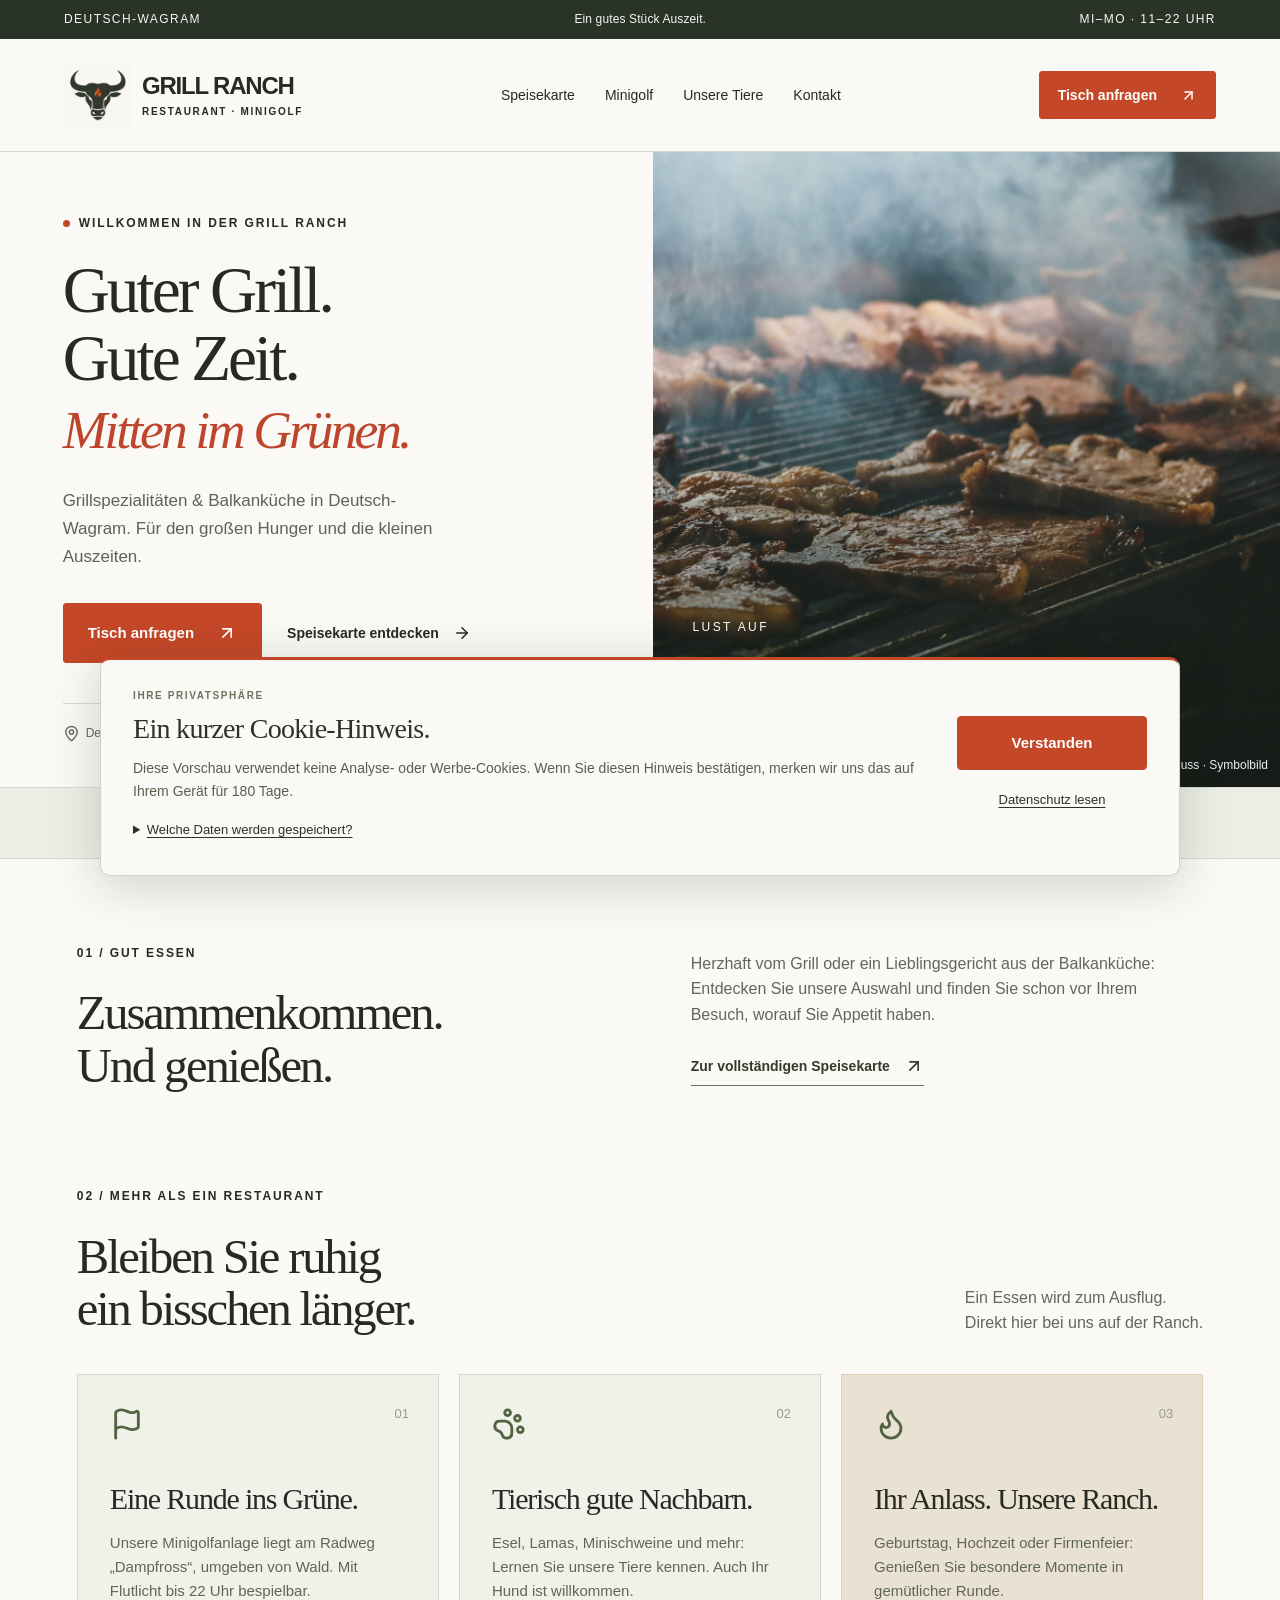
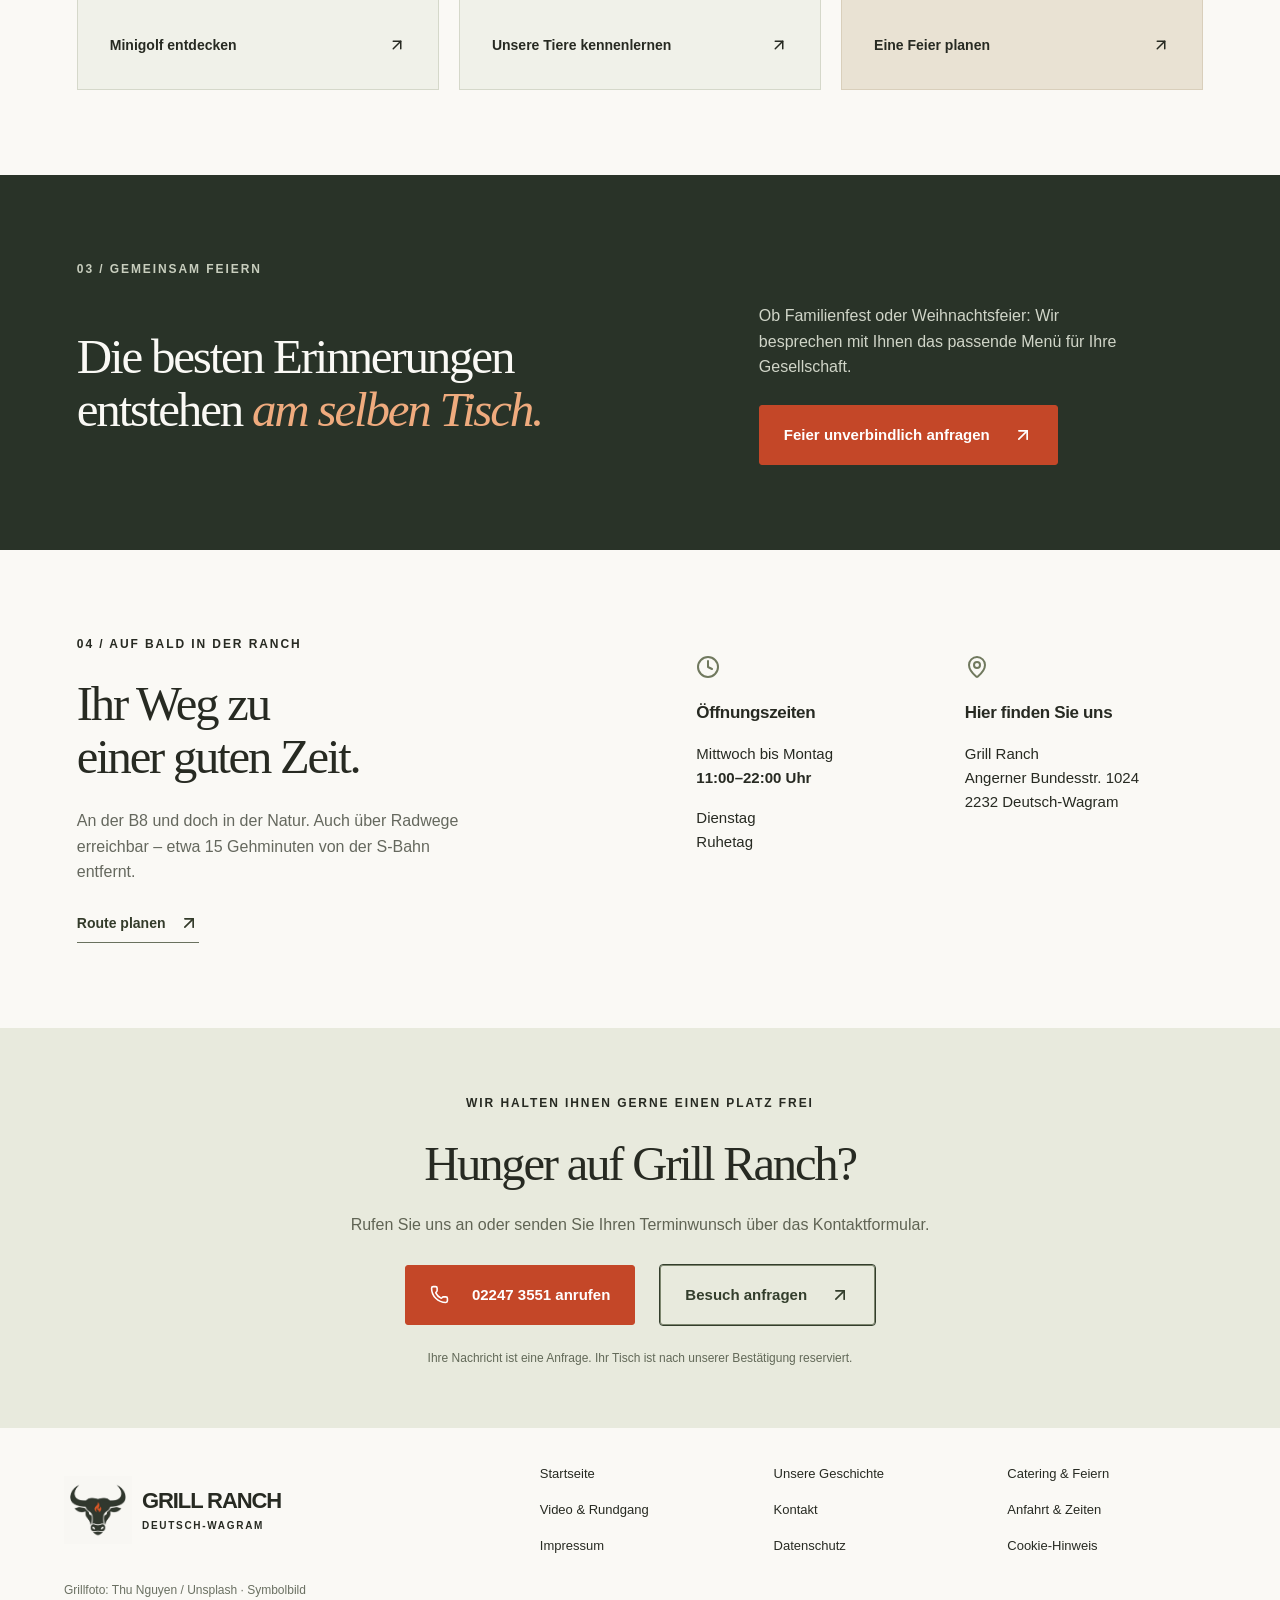
==== commit d8bc7887: "Dezenten Cookie-Hinweis und Datenschutzdetails ergänzen" ====
--- a/index.html
+++ b/index.html
@@ -1,2 +1,2 @@
 <!DOCTYPE html><html lang="de"><head><meta charSet="utf-8"/><meta name="viewport" content="width=device-width, initial-scale=1"/><link rel="preload" href="./ranch-logo.png" as="image"/><link rel="stylesheet" href="./style.css"><title>Grill Ranch | Grillgenuss &amp; Auszeit in Deutsch-Wagram</title><meta name="description" content="Grillspezialitäten, Balkanküche und gemeinsame Zeit im Grünen. Grill Ranch in Deutsch-Wagram: Speisekarte, Öffnungszeiten und Tischreservierung."/>
-<meta name="robots" content="noindex, nofollow"><link rel="icon" href="./favicon.svg"></head><body><a class="skip" href="#inhalt">Zum Inhalt</a><div class="topline">DEUTSCH-WAGRAM <span>Ein gutes Stück Auszeit.</span> MI–MO · 11–22 UHR</div><header class="site-header"><a href="./" class="brand" aria-label="Grill Ranch Startseite"><img class="brand-mark" src="./ranch-logo.png" alt=""/><span>GRILL RANCH<small>RESTAURANT · MINIGOLF</small></span></a><nav aria-label="Hauptnavigation"><a href="./speisekarte.html">Speisekarte</a><a href="./minigolf.html">Minigolf</a><a href="./tiere.html">Unsere Tiere</a><a href="./kontakt.html">Kontakt</a></nav><a class="button small" href="./kontakt.html#formular">Tisch anfragen <svg xmlns="http://www.w3.org/2000/svg" width="17" height="17" viewBox="0 0 24 24" fill="none" stroke="currentColor" stroke-width="2" stroke-linecap="round" stroke-linejoin="round" class="lucide lucide-arrow-up-right" aria-hidden="true"><path d="M7 7h10v10"></path><path d="M7 17 17 7"></path></svg></a></header><main id="inhalt"><section class="hero"><div class="hero-copy"><p class="eyebrow"><span></span> WILLKOMMEN IN DER GRILL RANCH</p><h1>Guter Grill.<br/>Gute Zeit.<br/><em>Mitten im Grünen.</em></h1><p class="intro">Grillspezialitäten &amp; Balkanküche in Deutsch-Wagram. Für den großen Hunger und die kleinen Auszeiten.</p><div class="actions"><a href="#reservieren" class="button">Tisch anfragen <svg xmlns="http://www.w3.org/2000/svg" width="20" height="20" viewBox="0 0 24 24" fill="none" stroke="currentColor" stroke-width="2" stroke-linecap="round" stroke-linejoin="round" class="lucide lucide-arrow-up-right" aria-hidden="true"><path d="M7 7h10v10"></path><path d="M7 17 17 7"></path></svg></a><a href="./speisekarte.html" class="textlink">Speisekarte entdecken <svg xmlns="http://www.w3.org/2000/svg" width="18" height="18" viewBox="0 0 24 24" fill="none" stroke="currentColor" stroke-width="2" stroke-linecap="round" stroke-linejoin="round" class="lucide lucide-arrow-right" aria-hidden="true"><path d="M5 12h14"></path><path d="m12 5 7 7-7 7"></path></svg></a></div><div class="hero-foot"><span><svg xmlns="http://www.w3.org/2000/svg" width="17" height="17" viewBox="0 0 24 24" fill="none" stroke="currentColor" stroke-width="2" stroke-linecap="round" stroke-linejoin="round" class="lucide lucide-map-pin" aria-hidden="true"><path d="M20 10c0 4.993-5.539 10.193-7.399 11.799a1 1 0 0 1-1.202 0C9.539 20.193 4 14.993 4 10a8 8 0 0 1 16 0"></path><circle cx="12" cy="10" r="3"></circle></svg> Deutsch-Wagram · an der B8</span><a href="tel:+4322473551"><svg xmlns="http://www.w3.org/2000/svg" width="16" height="16" viewBox="0 0 24 24" fill="none" stroke="currentColor" stroke-width="2" stroke-linecap="round" stroke-linejoin="round" class="lucide lucide-phone" aria-hidden="true"><path d="M13.832 16.568a1 1 0 0 0 1.213-.303l.355-.465A2 2 0 0 1 17 15h3a2 2 0 0 1 2 2v3a2 2 0 0 1-2 2A18 18 0 0 1 2 4a2 2 0 0 1 2-2h3a2 2 0 0 1 2 2v3a2 2 0 0 1-.8 1.6l-.468.351a1 1 0 0 0-.292 1.233 14 14 0 0 0 6.392 6.384"></path></svg> 02247 3551</a></div></div><figure class="hero-photo"><img src="./grill.jpg" alt="Saftig gegrilltes Fleisch auf einem Rost – Symbolbild" fetchPriority="high"/><div class="photo-note">LUST AUF<br/><strong>etwas Gutes?</strong><span>Wir freuen uns auf Sie.</span></div><figcaption>Grillgenuss · Symbolbild</figcaption></figure></section><div class="ribbon"><span><svg xmlns="http://www.w3.org/2000/svg" width="24" height="24" viewBox="0 0 24 24" fill="none" stroke="currentColor" stroke-width="2" stroke-linecap="round" stroke-linejoin="round" class="lucide lucide-utensils" aria-hidden="true"><path d="M3 2v7c0 1.1.9 2 2 2h4a2 2 0 0 0 2-2V2"></path><path d="M7 2v20"></path><path d="M21 15V2a5 5 0 0 0-5 5v6c0 1.1.9 2 2 2h3Zm0 0v7"></path></svg> Grill &amp; Balkanküche</span><span><svg xmlns="http://www.w3.org/2000/svg" width="24" height="24" viewBox="0 0 24 24" fill="none" stroke="currentColor" stroke-width="2" stroke-linecap="round" stroke-linejoin="round" class="lucide lucide-flag" aria-hidden="true"><path d="M4 22V4a1 1 0 0 1 .4-.8A6 6 0 0 1 8 2c3 0 5 2 7.333 2q2 0 3.067-.8A1 1 0 0 1 20 4v10a1 1 0 0 1-.4.8A6 6 0 0 1 16 16c-3 0-5-2-8-2a6 6 0 0 0-4 1.528"></path></svg> Minigolf im Grünen</span><span><svg xmlns="http://www.w3.org/2000/svg" width="24" height="24" viewBox="0 0 24 24" fill="none" stroke="currentColor" stroke-width="2" stroke-linecap="round" stroke-linejoin="round" class="lucide lucide-paw-print" aria-hidden="true"><circle cx="11" cy="4" r="2"></circle><circle cx="18" cy="8" r="2"></circle><circle cx="20" cy="16" r="2"></circle><path d="M9 10a5 5 0 0 1 5 5v3.5a3.5 3.5 0 0 1-6.84 1.045Q6.52 17.48 4.46 16.84A3.5 3.5 0 0 1 5.5 10Z"></path></svg> Tiere entdecken</span><span><svg xmlns="http://www.w3.org/2000/svg" width="24" height="24" viewBox="0 0 24 24" fill="none" stroke="currentColor" stroke-width="2" stroke-linecap="round" stroke-linejoin="round" class="lucide lucide-flame" aria-hidden="true"><path d="M12 3q1 4 4 6.5t3 5.5a1 1 0 0 1-14 0 5 5 0 0 1 1-3 1 1 0 0 0 5 0c0-2-1.5-3-1.5-5q0-2 2.5-4"></path></svg> Gemeinsam feiern</span></div><section class="section food" id="genuss"><div><p class="eyebrow">01 / GUT ESSEN</p><h2>Zusammenkommen.<br/>Und genießen.</h2></div><div class="food-right"><p>Herzhaft vom Grill oder ein Lieblingsgericht aus der Balkanküche: Entdecken Sie unsere Auswahl und finden Sie schon vor Ihrem Besuch, worauf Sie Appetit haben.</p><a class="textlink darklink" href="./speisekarte.html">Zur vollständigen Speisekarte <svg xmlns="http://www.w3.org/2000/svg" width="20" height="20" viewBox="0 0 24 24" fill="none" stroke="currentColor" stroke-width="2" stroke-linecap="round" stroke-linejoin="round" class="lucide lucide-arrow-up-right" aria-hidden="true"><path d="M7 7h10v10"></path><path d="M7 17 17 7"></path></svg></a></div></section><section class="experience section" id="erleben"><div class="section-heading"><div><p class="eyebrow">02 / MEHR ALS EIN RESTAURANT</p><h2>Bleiben Sie ruhig<br/>ein bisschen länger.</h2></div><p>Ein Essen wird zum Ausflug.<br/>Direkt hier bei uns auf der Ranch.</p></div><div class="cards"><a class="card" href="./minigolf.html"><svg xmlns="http://www.w3.org/2000/svg" width="34" height="34" viewBox="0 0 24 24" fill="none" stroke="currentColor" stroke-width="2" stroke-linecap="round" stroke-linejoin="round" class="lucide lucide-flag" aria-hidden="true"><path d="M4 22V4a1 1 0 0 1 .4-.8A6 6 0 0 1 8 2c3 0 5 2 7.333 2q2 0 3.067-.8A1 1 0 0 1 20 4v10a1 1 0 0 1-.4.8A6 6 0 0 1 16 16c-3 0-5-2-8-2a6 6 0 0 0-4 1.528"></path></svg><span class="card-number">01</span><h3>Eine Runde ins Grüne.</h3><p>Unsere Minigolfanlage liegt am Radweg „Dampfross“, umgeben von Wald. Mit Flutlicht bis 22 Uhr bespielbar.</p><span class="card-link">Minigolf entdecken <svg xmlns="http://www.w3.org/2000/svg" width="24" height="24" viewBox="0 0 24 24" fill="none" stroke="currentColor" stroke-width="2" stroke-linecap="round" stroke-linejoin="round" class="lucide lucide-arrow-up-right" aria-hidden="true"><path d="M7 7h10v10"></path><path d="M7 17 17 7"></path></svg></span></a><a class="card" href="./tiere.html"><svg xmlns="http://www.w3.org/2000/svg" width="34" height="34" viewBox="0 0 24 24" fill="none" stroke="currentColor" stroke-width="2" stroke-linecap="round" stroke-linejoin="round" class="lucide lucide-paw-print" aria-hidden="true"><circle cx="11" cy="4" r="2"></circle><circle cx="18" cy="8" r="2"></circle><circle cx="20" cy="16" r="2"></circle><path d="M9 10a5 5 0 0 1 5 5v3.5a3.5 3.5 0 0 1-6.84 1.045Q6.52 17.48 4.46 16.84A3.5 3.5 0 0 1 5.5 10Z"></path></svg><span class="card-number">02</span><h3>Tierisch gute Nachbarn.</h3><p>Esel, Lamas, Minischweine und mehr: Lernen Sie unsere Tiere kennen. Auch Ihr Hund ist willkommen.</p><span class="card-link">Unsere Tiere kennenlernen <svg xmlns="http://www.w3.org/2000/svg" width="24" height="24" viewBox="0 0 24 24" fill="none" stroke="currentColor" stroke-width="2" stroke-linecap="round" stroke-linejoin="round" class="lucide lucide-arrow-up-right" aria-hidden="true"><path d="M7 7h10v10"></path><path d="M7 17 17 7"></path></svg></span></a><a class="card accent-card" href="#feiern"><svg xmlns="http://www.w3.org/2000/svg" width="34" height="34" viewBox="0 0 24 24" fill="none" stroke="currentColor" stroke-width="2" stroke-linecap="round" stroke-linejoin="round" class="lucide lucide-flame" aria-hidden="true"><path d="M12 3q1 4 4 6.5t3 5.5a1 1 0 0 1-14 0 5 5 0 0 1 1-3 1 1 0 0 0 5 0c0-2-1.5-3-1.5-5q0-2 2.5-4"></path></svg><span class="card-number">03</span><h3>Ihr Anlass. Unsere Ranch.</h3><p>Geburtstag, Hochzeit oder Firmenfeier: Genießen Sie besondere Momente in gemütlicher Runde.</p><span class="card-link">Eine Feier planen <svg xmlns="http://www.w3.org/2000/svg" width="24" height="24" viewBox="0 0 24 24" fill="none" stroke="currentColor" stroke-width="2" stroke-linecap="round" stroke-linejoin="round" class="lucide lucide-arrow-up-right" aria-hidden="true"><path d="M7 7h10v10"></path><path d="M7 17 17 7"></path></svg></span></a></div></section><section class="celebrate section" id="feiern"><p class="eyebrow">03 / GEMEINSAM FEIERN</p><div class="celebrate-inner"><h2>Die besten Erinnerungen<br/>entstehen <em>am selben Tisch.</em></h2><div><p>Ob Familienfest oder Weihnachtsfeier: Wir besprechen mit Ihnen das passende Menü für Ihre Gesellschaft.</p><a class="button" href="mailto:grillranch.office@gmail.com?subject=Anfrage%20f%C3%BCr%20eine%20Feier&amp;body=Anlass%3A%20%0AWunschtermin%3A%20%0APersonenanzahl%3A%20%0ATelefonnummer%3A%20">Feier unverbindlich anfragen <svg xmlns="http://www.w3.org/2000/svg" width="20" height="20" viewBox="0 0 24 24" fill="none" stroke="currentColor" stroke-width="2" stroke-linecap="round" stroke-linejoin="round" class="lucide lucide-arrow-up-right" aria-hidden="true"><path d="M7 7h10v10"></path><path d="M7 17 17 7"></path></svg></a></div></div></section><section class="section visit" id="besuch"><div><p class="eyebrow">04 / AUF BALD IN DER RANCH</p><h2>Ihr Weg zu<br/>einer guten Zeit.</h2><p>An der B8 und doch in der Natur. Auch über Radwege erreichbar – etwa 15 Gehminuten von der S-Bahn entfernt.</p><a class="textlink darklink" href="https://www.google.com/maps/search/?api=1&amp;query=Grill+Ranch+Angerner+Bundesstrasse+1024+Deutsch+Wagram">Route planen <svg xmlns="http://www.w3.org/2000/svg" width="20" height="20" viewBox="0 0 24 24" fill="none" stroke="currentColor" stroke-width="2" stroke-linecap="round" stroke-linejoin="round" class="lucide lucide-arrow-up-right" aria-hidden="true"><path d="M7 7h10v10"></path><path d="M7 17 17 7"></path></svg></a></div><div class="visit-details"><div><svg xmlns="http://www.w3.org/2000/svg" width="24" height="24" viewBox="0 0 24 24" fill="none" stroke="currentColor" stroke-width="2" stroke-linecap="round" stroke-linejoin="round" class="lucide lucide-clock" aria-hidden="true"><circle cx="12" cy="12" r="10"></circle><path d="M12 6v6l4 2"></path></svg><h3>Öffnungszeiten</h3><p>Mittwoch bis Montag <strong>11:00–22:00 Uhr</strong></p><p>Dienstag <span>Ruhetag</span></p></div><div><svg xmlns="http://www.w3.org/2000/svg" width="24" height="24" viewBox="0 0 24 24" fill="none" stroke="currentColor" stroke-width="2" stroke-linecap="round" stroke-linejoin="round" class="lucide lucide-map-pin" aria-hidden="true"><path d="M20 10c0 4.993-5.539 10.193-7.399 11.799a1 1 0 0 1-1.202 0C9.539 20.193 4 14.993 4 10a8 8 0 0 1 16 0"></path><circle cx="12" cy="10" r="3"></circle></svg><h3>Hier finden Sie uns</h3><p>Grill Ranch<br/>Angerner Bundesstr. 1024<br/>2232 Deutsch-Wagram</p></div></div></section><section class="reservation" id="reservieren"><p class="eyebrow">WIR HALTEN IHNEN GERNE EINEN PLATZ FREI</p><h2>Hunger auf Grill Ranch?</h2><p>Rufen Sie uns an oder senden Sie Ihren Terminwunsch über das Kontaktformular.</p><div class="actions"><a class="button" href="tel:+4322473551"><svg xmlns="http://www.w3.org/2000/svg" width="19" height="19" viewBox="0 0 24 24" fill="none" stroke="currentColor" stroke-width="2" stroke-linecap="round" stroke-linejoin="round" class="lucide lucide-phone" aria-hidden="true"><path d="M13.832 16.568a1 1 0 0 0 1.213-.303l.355-.465A2 2 0 0 1 17 15h3a2 2 0 0 1 2 2v3a2 2 0 0 1-2 2A18 18 0 0 1 2 4a2 2 0 0 1 2-2h3a2 2 0 0 1 2 2v3a2 2 0 0 1-.8 1.6l-.468.351a1 1 0 0 0-.292 1.233 14 14 0 0 0 6.392 6.384"></path></svg> 02247 3551 anrufen</a><a class="button outline" href="./kontakt.html#formular">Besuch anfragen <svg xmlns="http://www.w3.org/2000/svg" width="20" height="20" viewBox="0 0 24 24" fill="none" stroke="currentColor" stroke-width="2" stroke-linecap="round" stroke-linejoin="round" class="lucide lucide-arrow-up-right" aria-hidden="true"><path d="M7 7h10v10"></path><path d="M7 17 17 7"></path></svg></a></div><small>Ihre Nachricht ist eine Anfrage. Ihr Tisch ist nach unserer Bestätigung reserviert.</small></section></main><footer class="ranch-footer"><a class="brand" href="./"><img class="brand-mark" src="./ranch-logo.png" alt=""/><span>GRILL RANCH<small>DEUTSCH-WAGRAM</small></span></a><nav aria-label="Weitere Seiten"><a href="./">Startseite</a><a href="./chronik.html">Unsere Geschichte</a><a href="./mobil.html">Catering &amp; Feiern</a><a href="./video.html">Video &amp; Rundgang</a><a href="./kontakt.html#formular">Kontakt</a><a href="./#besuch">Anfahrt &amp; Zeiten</a><a href="./impressum.html">Impressum</a><a href="./datenschutz.html">Datenschutz</a></nav><small>Grillfoto: Thu Nguyen / Unsplash · Symbolbild</small></footer><div class="mobile-bar"><a href="./kontakt.html#formular">Kontakt</a><a href="tel:+4322473551"><svg xmlns="http://www.w3.org/2000/svg" width="17" height="17" viewBox="0 0 24 24" fill="none" stroke="currentColor" stroke-width="2" stroke-linecap="round" stroke-linejoin="round" class="lucide lucide-phone" aria-hidden="true"><path d="M13.832 16.568a1 1 0 0 0 1.213-.303l.355-.465A2 2 0 0 1 17 15h3a2 2 0 0 1 2 2v3a2 2 0 0 1-2 2A18 18 0 0 1 2 4a2 2 0 0 1 2-2h3a2 2 0 0 1 2 2v3a2 2 0 0 1-.8 1.6l-.468.351a1 1 0 0 0-.292 1.233 14 14 0 0 0 6.392 6.384"></path></svg> Tisch telefonisch anfragen</a></div></body></html>+<meta name="robots" content="noindex, nofollow"><link rel="icon" href="./favicon.svg"><link rel="stylesheet" href="./cookie-notice.css"></head><body><a class="skip" href="#inhalt">Zum Inhalt</a><div class="topline">DEUTSCH-WAGRAM <span>Ein gutes Stück Auszeit.</span> MI–MO · 11–22 UHR</div><header class="site-header"><a href="./" class="brand" aria-label="Grill Ranch Startseite"><img class="brand-mark" src="./ranch-logo.png" alt=""/><span>GRILL RANCH<small>RESTAURANT · MINIGOLF</small></span></a><nav aria-label="Hauptnavigation"><a href="./speisekarte.html">Speisekarte</a><a href="./minigolf.html">Minigolf</a><a href="./tiere.html">Unsere Tiere</a><a href="./kontakt.html">Kontakt</a></nav><a class="button small" href="./kontakt.html#formular">Tisch anfragen <svg xmlns="http://www.w3.org/2000/svg" width="17" height="17" viewBox="0 0 24 24" fill="none" stroke="currentColor" stroke-width="2" stroke-linecap="round" stroke-linejoin="round" class="lucide lucide-arrow-up-right" aria-hidden="true"><path d="M7 7h10v10"></path><path d="M7 17 17 7"></path></svg></a></header><main id="inhalt"><section class="hero"><div class="hero-copy"><p class="eyebrow"><span></span> WILLKOMMEN IN DER GRILL RANCH</p><h1>Guter Grill.<br/>Gute Zeit.<br/><em>Mitten im Grünen.</em></h1><p class="intro">Grillspezialitäten &amp; Balkanküche in Deutsch-Wagram. Für den großen Hunger und die kleinen Auszeiten.</p><div class="actions"><a href="#reservieren" class="button">Tisch anfragen <svg xmlns="http://www.w3.org/2000/svg" width="20" height="20" viewBox="0 0 24 24" fill="none" stroke="currentColor" stroke-width="2" stroke-linecap="round" stroke-linejoin="round" class="lucide lucide-arrow-up-right" aria-hidden="true"><path d="M7 7h10v10"></path><path d="M7 17 17 7"></path></svg></a><a href="./speisekarte.html" class="textlink">Speisekarte entdecken <svg xmlns="http://www.w3.org/2000/svg" width="18" height="18" viewBox="0 0 24 24" fill="none" stroke="currentColor" stroke-width="2" stroke-linecap="round" stroke-linejoin="round" class="lucide lucide-arrow-right" aria-hidden="true"><path d="M5 12h14"></path><path d="m12 5 7 7-7 7"></path></svg></a></div><div class="hero-foot"><span><svg xmlns="http://www.w3.org/2000/svg" width="17" height="17" viewBox="0 0 24 24" fill="none" stroke="currentColor" stroke-width="2" stroke-linecap="round" stroke-linejoin="round" class="lucide lucide-map-pin" aria-hidden="true"><path d="M20 10c0 4.993-5.539 10.193-7.399 11.799a1 1 0 0 1-1.202 0C9.539 20.193 4 14.993 4 10a8 8 0 0 1 16 0"></path><circle cx="12" cy="10" r="3"></circle></svg> Deutsch-Wagram · an der B8</span><a href="tel:+4322473551"><svg xmlns="http://www.w3.org/2000/svg" width="16" height="16" viewBox="0 0 24 24" fill="none" stroke="currentColor" stroke-width="2" stroke-linecap="round" stroke-linejoin="round" class="lucide lucide-phone" aria-hidden="true"><path d="M13.832 16.568a1 1 0 0 0 1.213-.303l.355-.465A2 2 0 0 1 17 15h3a2 2 0 0 1 2 2v3a2 2 0 0 1-2 2A18 18 0 0 1 2 4a2 2 0 0 1 2-2h3a2 2 0 0 1 2 2v3a2 2 0 0 1-.8 1.6l-.468.351a1 1 0 0 0-.292 1.233 14 14 0 0 0 6.392 6.384"></path></svg> 02247 3551</a></div></div><figure class="hero-photo"><img src="./grill.jpg" alt="Saftig gegrilltes Fleisch auf einem Rost – Symbolbild" fetchPriority="high"/><div class="photo-note">LUST AUF<br/><strong>etwas Gutes?</strong><span>Wir freuen uns auf Sie.</span></div><figcaption>Grillgenuss · Symbolbild</figcaption></figure></section><div class="ribbon"><span><svg xmlns="http://www.w3.org/2000/svg" width="24" height="24" viewBox="0 0 24 24" fill="none" stroke="currentColor" stroke-width="2" stroke-linecap="round" stroke-linejoin="round" class="lucide lucide-utensils" aria-hidden="true"><path d="M3 2v7c0 1.1.9 2 2 2h4a2 2 0 0 0 2-2V2"></path><path d="M7 2v20"></path><path d="M21 15V2a5 5 0 0 0-5 5v6c0 1.1.9 2 2 2h3Zm0 0v7"></path></svg> Grill &amp; Balkanküche</span><span><svg xmlns="http://www.w3.org/2000/svg" width="24" height="24" viewBox="0 0 24 24" fill="none" stroke="currentColor" stroke-width="2" stroke-linecap="round" stroke-linejoin="round" class="lucide lucide-flag" aria-hidden="true"><path d="M4 22V4a1 1 0 0 1 .4-.8A6 6 0 0 1 8 2c3 0 5 2 7.333 2q2 0 3.067-.8A1 1 0 0 1 20 4v10a1 1 0 0 1-.4.8A6 6 0 0 1 16 16c-3 0-5-2-8-2a6 6 0 0 0-4 1.528"></path></svg> Minigolf im Grünen</span><span><svg xmlns="http://www.w3.org/2000/svg" width="24" height="24" viewBox="0 0 24 24" fill="none" stroke="currentColor" stroke-width="2" stroke-linecap="round" stroke-linejoin="round" class="lucide lucide-paw-print" aria-hidden="true"><circle cx="11" cy="4" r="2"></circle><circle cx="18" cy="8" r="2"></circle><circle cx="20" cy="16" r="2"></circle><path d="M9 10a5 5 0 0 1 5 5v3.5a3.5 3.5 0 0 1-6.84 1.045Q6.52 17.48 4.46 16.84A3.5 3.5 0 0 1 5.5 10Z"></path></svg> Tiere entdecken</span><span><svg xmlns="http://www.w3.org/2000/svg" width="24" height="24" viewBox="0 0 24 24" fill="none" stroke="currentColor" stroke-width="2" stroke-linecap="round" stroke-linejoin="round" class="lucide lucide-flame" aria-hidden="true"><path d="M12 3q1 4 4 6.5t3 5.5a1 1 0 0 1-14 0 5 5 0 0 1 1-3 1 1 0 0 0 5 0c0-2-1.5-3-1.5-5q0-2 2.5-4"></path></svg> Gemeinsam feiern</span></div><section class="section food" id="genuss"><div><p class="eyebrow">01 / GUT ESSEN</p><h2>Zusammenkommen.<br/>Und genießen.</h2></div><div class="food-right"><p>Herzhaft vom Grill oder ein Lieblingsgericht aus der Balkanküche: Entdecken Sie unsere Auswahl und finden Sie schon vor Ihrem Besuch, worauf Sie Appetit haben.</p><a class="textlink darklink" href="./speisekarte.html">Zur vollständigen Speisekarte <svg xmlns="http://www.w3.org/2000/svg" width="20" height="20" viewBox="0 0 24 24" fill="none" stroke="currentColor" stroke-width="2" stroke-linecap="round" stroke-linejoin="round" class="lucide lucide-arrow-up-right" aria-hidden="true"><path d="M7 7h10v10"></path><path d="M7 17 17 7"></path></svg></a></div></section><section class="experience section" id="erleben"><div class="section-heading"><div><p class="eyebrow">02 / MEHR ALS EIN RESTAURANT</p><h2>Bleiben Sie ruhig<br/>ein bisschen länger.</h2></div><p>Ein Essen wird zum Ausflug.<br/>Direkt hier bei uns auf der Ranch.</p></div><div class="cards"><a class="card" href="./minigolf.html"><svg xmlns="http://www.w3.org/2000/svg" width="34" height="34" viewBox="0 0 24 24" fill="none" stroke="currentColor" stroke-width="2" stroke-linecap="round" stroke-linejoin="round" class="lucide lucide-flag" aria-hidden="true"><path d="M4 22V4a1 1 0 0 1 .4-.8A6 6 0 0 1 8 2c3 0 5 2 7.333 2q2 0 3.067-.8A1 1 0 0 1 20 4v10a1 1 0 0 1-.4.8A6 6 0 0 1 16 16c-3 0-5-2-8-2a6 6 0 0 0-4 1.528"></path></svg><span class="card-number">01</span><h3>Eine Runde ins Grüne.</h3><p>Unsere Minigolfanlage liegt am Radweg „Dampfross“, umgeben von Wald. Mit Flutlicht bis 22 Uhr bespielbar.</p><span class="card-link">Minigolf entdecken <svg xmlns="http://www.w3.org/2000/svg" width="24" height="24" viewBox="0 0 24 24" fill="none" stroke="currentColor" stroke-width="2" stroke-linecap="round" stroke-linejoin="round" class="lucide lucide-arrow-up-right" aria-hidden="true"><path d="M7 7h10v10"></path><path d="M7 17 17 7"></path></svg></span></a><a class="card" href="./tiere.html"><svg xmlns="http://www.w3.org/2000/svg" width="34" height="34" viewBox="0 0 24 24" fill="none" stroke="currentColor" stroke-width="2" stroke-linecap="round" stroke-linejoin="round" class="lucide lucide-paw-print" aria-hidden="true"><circle cx="11" cy="4" r="2"></circle><circle cx="18" cy="8" r="2"></circle><circle cx="20" cy="16" r="2"></circle><path d="M9 10a5 5 0 0 1 5 5v3.5a3.5 3.5 0 0 1-6.84 1.045Q6.52 17.48 4.46 16.84A3.5 3.5 0 0 1 5.5 10Z"></path></svg><span class="card-number">02</span><h3>Tierisch gute Nachbarn.</h3><p>Esel, Lamas, Minischweine und mehr: Lernen Sie unsere Tiere kennen. Auch Ihr Hund ist willkommen.</p><span class="card-link">Unsere Tiere kennenlernen <svg xmlns="http://www.w3.org/2000/svg" width="24" height="24" viewBox="0 0 24 24" fill="none" stroke="currentColor" stroke-width="2" stroke-linecap="round" stroke-linejoin="round" class="lucide lucide-arrow-up-right" aria-hidden="true"><path d="M7 7h10v10"></path><path d="M7 17 17 7"></path></svg></span></a><a class="card accent-card" href="#feiern"><svg xmlns="http://www.w3.org/2000/svg" width="34" height="34" viewBox="0 0 24 24" fill="none" stroke="currentColor" stroke-width="2" stroke-linecap="round" stroke-linejoin="round" class="lucide lucide-flame" aria-hidden="true"><path d="M12 3q1 4 4 6.5t3 5.5a1 1 0 0 1-14 0 5 5 0 0 1 1-3 1 1 0 0 0 5 0c0-2-1.5-3-1.5-5q0-2 2.5-4"></path></svg><span class="card-number">03</span><h3>Ihr Anlass. Unsere Ranch.</h3><p>Geburtstag, Hochzeit oder Firmenfeier: Genießen Sie besondere Momente in gemütlicher Runde.</p><span class="card-link">Eine Feier planen <svg xmlns="http://www.w3.org/2000/svg" width="24" height="24" viewBox="0 0 24 24" fill="none" stroke="currentColor" stroke-width="2" stroke-linecap="round" stroke-linejoin="round" class="lucide lucide-arrow-up-right" aria-hidden="true"><path d="M7 7h10v10"></path><path d="M7 17 17 7"></path></svg></span></a></div></section><section class="celebrate section" id="feiern"><p class="eyebrow">03 / GEMEINSAM FEIERN</p><div class="celebrate-inner"><h2>Die besten Erinnerungen<br/>entstehen <em>am selben Tisch.</em></h2><div><p>Ob Familienfest oder Weihnachtsfeier: Wir besprechen mit Ihnen das passende Menü für Ihre Gesellschaft.</p><a class="button" href="./kontakt.html#formular">Feier unverbindlich anfragen <svg xmlns="http://www.w3.org/2000/svg" width="20" height="20" viewBox="0 0 24 24" fill="none" stroke="currentColor" stroke-width="2" stroke-linecap="round" stroke-linejoin="round" class="lucide lucide-arrow-up-right" aria-hidden="true"><path d="M7 7h10v10"></path><path d="M7 17 17 7"></path></svg></a></div></div></section><section class="section visit" id="besuch"><div><p class="eyebrow">04 / AUF BALD IN DER RANCH</p><h2>Ihr Weg zu<br/>einer guten Zeit.</h2><p>An der B8 und doch in der Natur. Auch über Radwege erreichbar – etwa 15 Gehminuten von der S-Bahn entfernt.</p><a class="textlink darklink" href="https://www.google.com/maps/search/?api=1&amp;query=Grill+Ranch+Angerner+Bundesstrasse+1024+Deutsch+Wagram">Route planen <svg xmlns="http://www.w3.org/2000/svg" width="20" height="20" viewBox="0 0 24 24" fill="none" stroke="currentColor" stroke-width="2" stroke-linecap="round" stroke-linejoin="round" class="lucide lucide-arrow-up-right" aria-hidden="true"><path d="M7 7h10v10"></path><path d="M7 17 17 7"></path></svg></a></div><div class="visit-details"><div><svg xmlns="http://www.w3.org/2000/svg" width="24" height="24" viewBox="0 0 24 24" fill="none" stroke="currentColor" stroke-width="2" stroke-linecap="round" stroke-linejoin="round" class="lucide lucide-clock" aria-hidden="true"><circle cx="12" cy="12" r="10"></circle><path d="M12 6v6l4 2"></path></svg><h3>Öffnungszeiten</h3><p>Mittwoch bis Montag <strong>11:00–22:00 Uhr</strong></p><p>Dienstag <span>Ruhetag</span></p></div><div><svg xmlns="http://www.w3.org/2000/svg" width="24" height="24" viewBox="0 0 24 24" fill="none" stroke="currentColor" stroke-width="2" stroke-linecap="round" stroke-linejoin="round" class="lucide lucide-map-pin" aria-hidden="true"><path d="M20 10c0 4.993-5.539 10.193-7.399 11.799a1 1 0 0 1-1.202 0C9.539 20.193 4 14.993 4 10a8 8 0 0 1 16 0"></path><circle cx="12" cy="10" r="3"></circle></svg><h3>Hier finden Sie uns</h3><p>Grill Ranch<br/>Angerner Bundesstr. 1024<br/>2232 Deutsch-Wagram</p></div></div></section><section class="reservation" id="reservieren"><p class="eyebrow">WIR HALTEN IHNEN GERNE EINEN PLATZ FREI</p><h2>Hunger auf Grill Ranch?</h2><p>Rufen Sie uns an oder senden Sie Ihren Terminwunsch über das Kontaktformular.</p><div class="actions"><a class="button" href="tel:+4322473551"><svg xmlns="http://www.w3.org/2000/svg" width="19" height="19" viewBox="0 0 24 24" fill="none" stroke="currentColor" stroke-width="2" stroke-linecap="round" stroke-linejoin="round" class="lucide lucide-phone" aria-hidden="true"><path d="M13.832 16.568a1 1 0 0 0 1.213-.303l.355-.465A2 2 0 0 1 17 15h3a2 2 0 0 1 2 2v3a2 2 0 0 1-2 2A18 18 0 0 1 2 4a2 2 0 0 1 2-2h3a2 2 0 0 1 2 2v3a2 2 0 0 1-.8 1.6l-.468.351a1 1 0 0 0-.292 1.233 14 14 0 0 0 6.392 6.384"></path></svg> 02247 3551 anrufen</a><a class="button outline" href="./kontakt.html#formular">Besuch anfragen <svg xmlns="http://www.w3.org/2000/svg" width="20" height="20" viewBox="0 0 24 24" fill="none" stroke="currentColor" stroke-width="2" stroke-linecap="round" stroke-linejoin="round" class="lucide lucide-arrow-up-right" aria-hidden="true"><path d="M7 7h10v10"></path><path d="M7 17 17 7"></path></svg></a></div><small>Ihre Nachricht ist eine Anfrage. Ihr Tisch ist nach unserer Bestätigung reserviert.</small></section></main><footer class="ranch-footer"><a class="brand" href="./"><img class="brand-mark" src="./ranch-logo.png" alt=""/><span>GRILL RANCH<small>DEUTSCH-WAGRAM</small></span></a><nav aria-label="Weitere Seiten"><a href="./">Startseite</a><a href="./chronik.html">Unsere Geschichte</a><a href="./mobil.html">Catering &amp; Feiern</a><a href="./video.html">Video &amp; Rundgang</a><a href="./kontakt.html#formular">Kontakt</a><a href="./#besuch">Anfahrt &amp; Zeiten</a><a href="./impressum.html">Impressum</a><a href="./datenschutz.html">Datenschutz</a></nav><small>Grillfoto: Thu Nguyen / Unsplash · Symbolbild</small></footer><div class="mobile-bar"><a href="./kontakt.html#formular">Kontakt</a><a href="tel:+4322473551"><svg xmlns="http://www.w3.org/2000/svg" width="17" height="17" viewBox="0 0 24 24" fill="none" stroke="currentColor" stroke-width="2" stroke-linecap="round" stroke-linejoin="round" class="lucide lucide-phone" aria-hidden="true"><path d="M13.832 16.568a1 1 0 0 0 1.213-.303l.355-.465A2 2 0 0 1 17 15h3a2 2 0 0 1 2 2v3a2 2 0 0 1-2 2A18 18 0 0 1 2 4a2 2 0 0 1 2-2h3a2 2 0 0 1 2 2v3a2 2 0 0 1-.8 1.6l-.468.351a1 1 0 0 0-.292 1.233 14 14 0 0 0 6.392 6.384"></path></svg> Tisch telefonisch anfragen</a></div><script src="./cookie-notice.js" defer></script></body></html>
--- a/cookie-notice.css
+++ b/cookie-notice.css
@@ -0,0 +1 @@
+.cookie-notice[hidden]{display:none!important}.cookie-notice{position:fixed;z-index:100;left:24px;right:24px;bottom:24px;max-width:1080px;margin:0 auto;display:grid;grid-template-columns:minmax(0,1fr) 190px;gap:32px;padding:28px 32px;background:#faf9f5;color:#293328;border:1px solid #cdd4c3;border-top:3px solid #c44728;border-radius:10px;box-shadow:0 8px 48px #15231430;max-height:calc(100dvh - 48px);overflow:auto;font-family:Arial,sans-serif}.cookie-notice .cookie-kicker{font-size:10px;letter-spacing:.16em;font-weight:700;color:#69755d;margin:0 0 9px}.cookie-notice h2{font-family:Georgia,serif;font-size:28px;line-height:1.15;letter-spacing:-.025em;margin:0 0 12px}.cookie-notice p{font-size:14px;line-height:1.6;margin:0;color:#56614e}.cookie-notice details{margin-top:12px;font-size:13px}.cookie-notice summary{cursor:pointer;text-decoration:underline;text-underline-offset:3px;padding:6px 0}.cookie-notice .cookie-details{border-top:1px solid #d5dbcc;margin-top:10px;padding-top:12px}.cookie-notice .cookie-details p+p{margin-top:12px}.cookie-notice-actions{display:flex;flex-direction:column;justify-content:center;gap:12px}.cookie-confirm{border:1px solid #c44728;border-radius:4px;background:#c44728;color:#fff;font-size:15px;font-weight:700;padding:14px 22px;min-height:48px;cursor:pointer}.cookie-confirm:hover{background:#a8351b}.cookie-privacy{font-size:13px;text-align:center;padding:8px;text-decoration:underline;text-underline-offset:3px}.cookie-reopen{appearance:none;background:none;border:0;padding:0;text-align:left;font:inherit;color:inherit;cursor:pointer}.cookie-reopen:hover{text-decoration:underline}.cookie-notice :focus-visible,.cookie-reopen:focus-visible{outline:2px solid #293328;outline-offset:4px}.cookie-notice-visible .mobile-bar{visibility:hidden}@media(max-width:600px){.cookie-notice{left:12px;right:12px;bottom:max(12px,env(safe-area-inset-bottom));padding:20px;gap:16px;grid-template-columns:1fr;max-height:calc(100dvh - 24px)}.cookie-notice h2{font-size:24px}.cookie-notice p{font-size:13px}.cookie-notice-actions{display:grid;grid-template-columns:1fr 1fr;align-items:center;gap:8px}.cookie-privacy{font-size:12px}}@media print{.cookie-notice,.cookie-reopen{display:none!important}}
